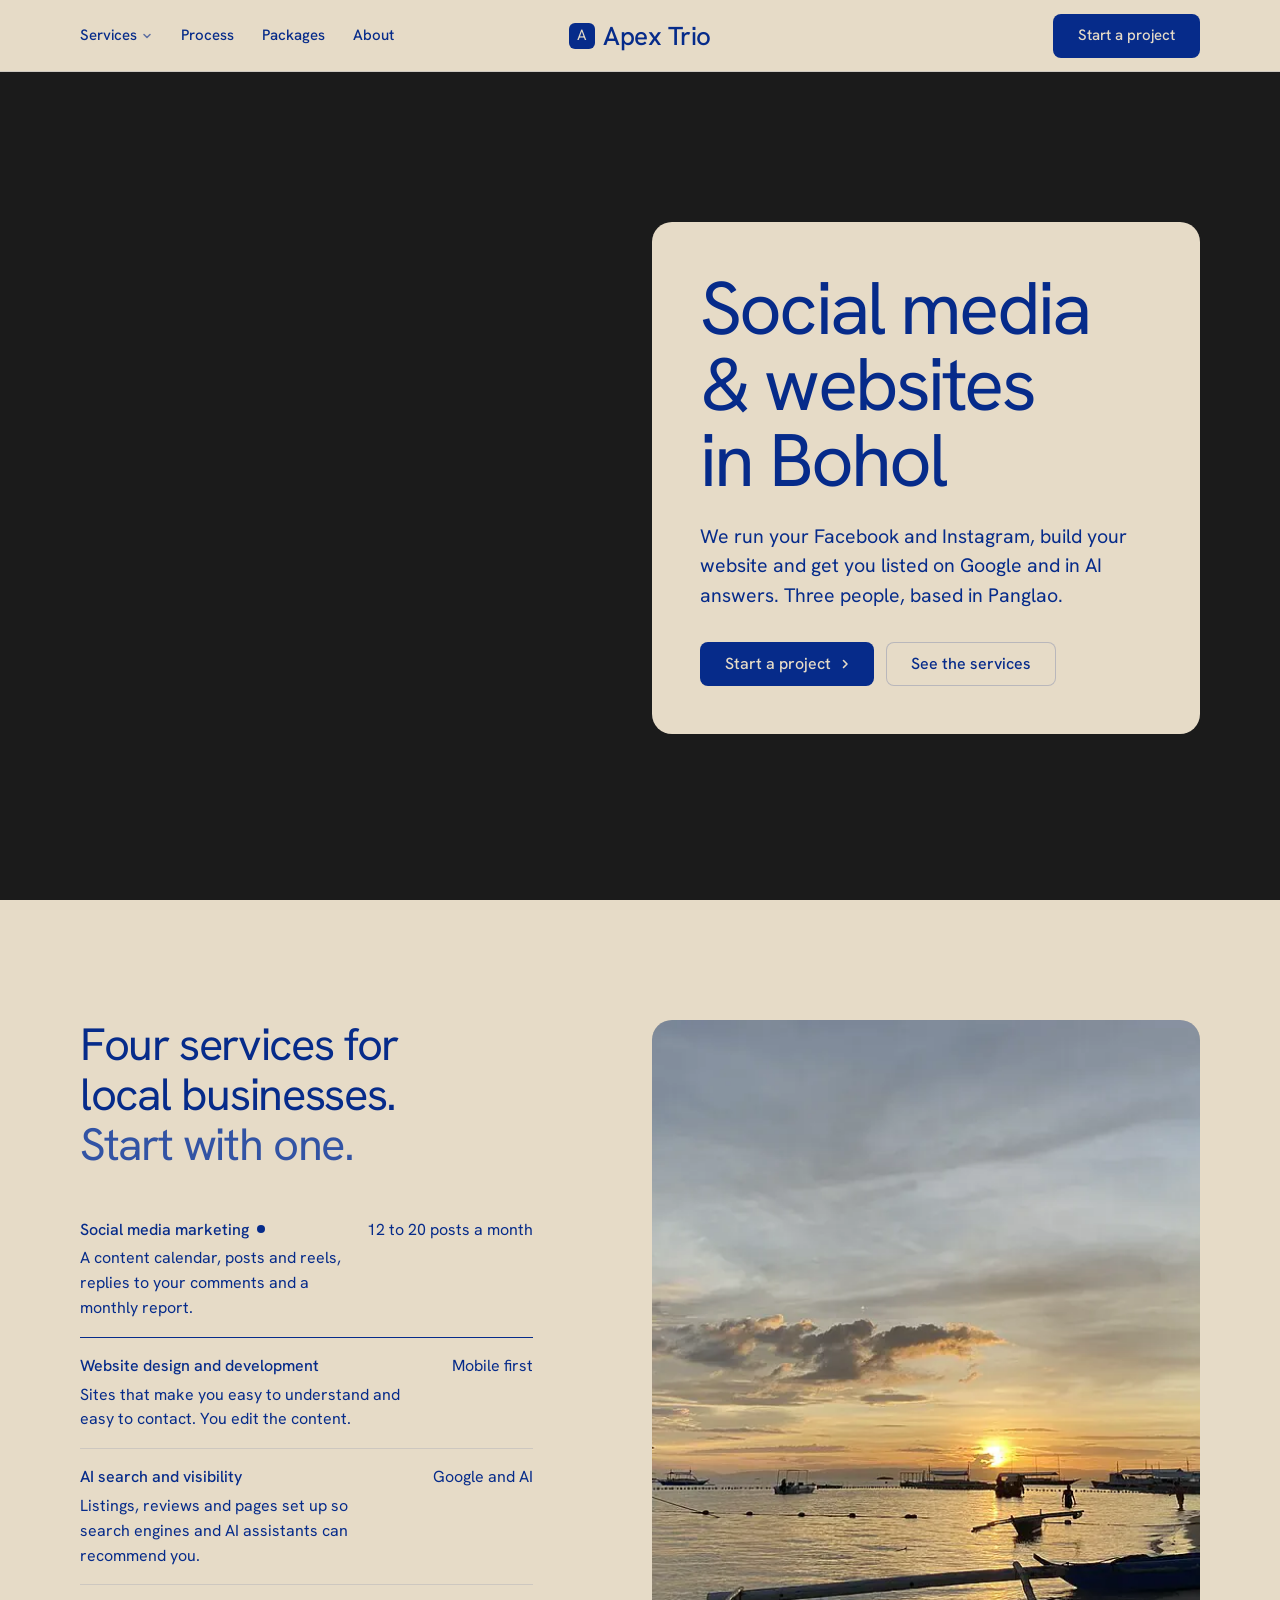
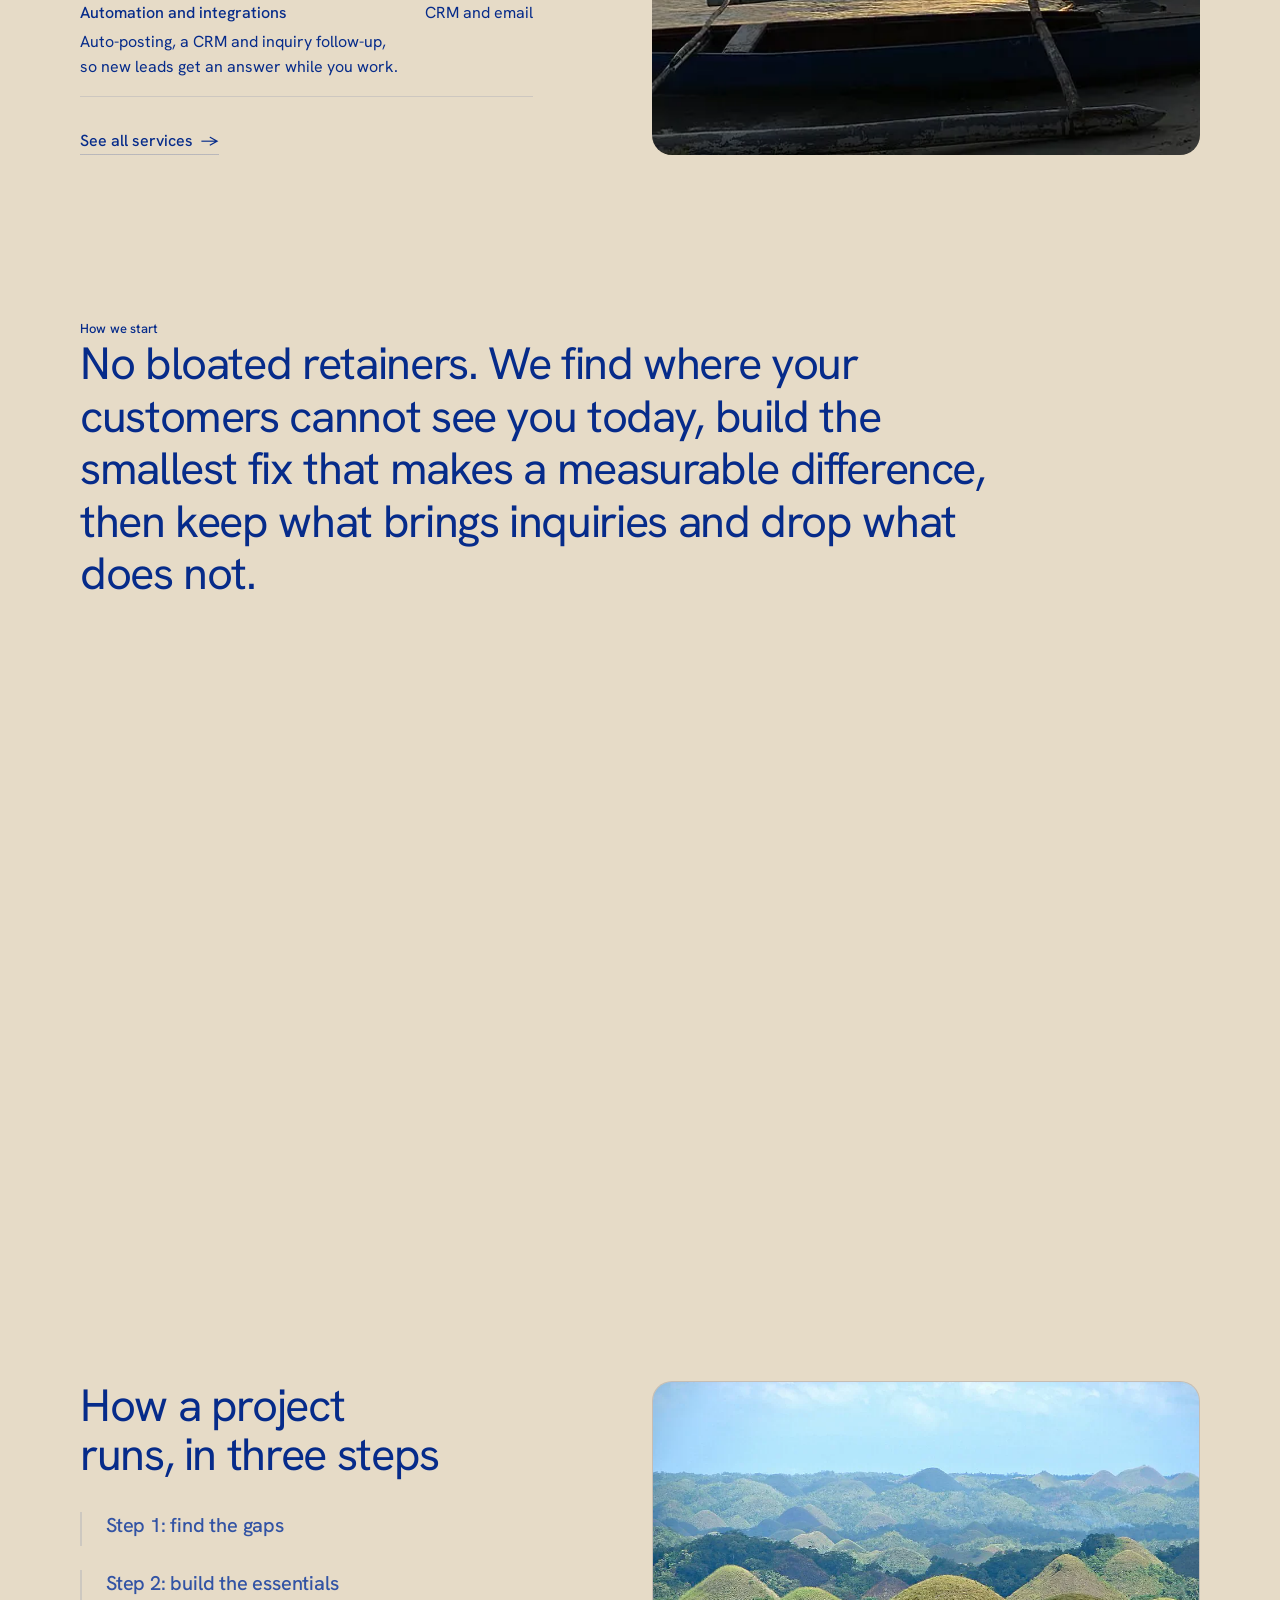
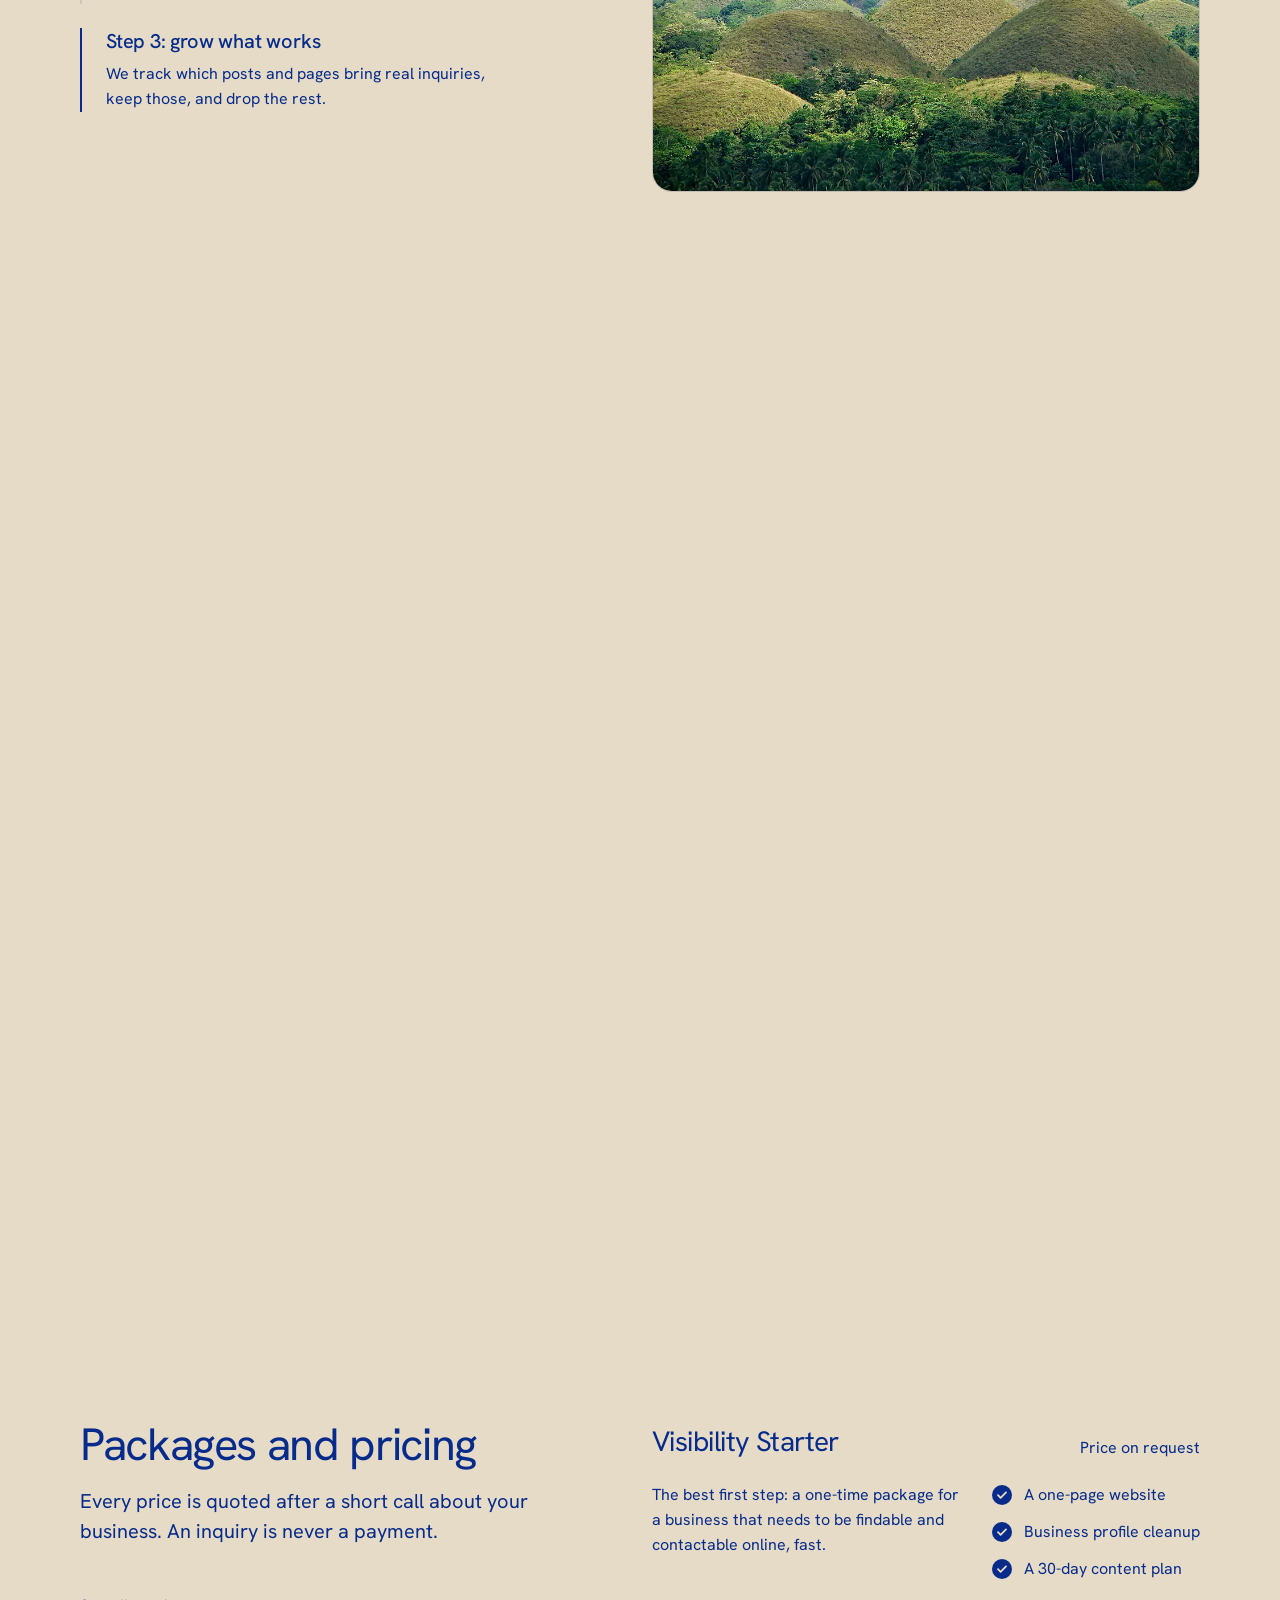
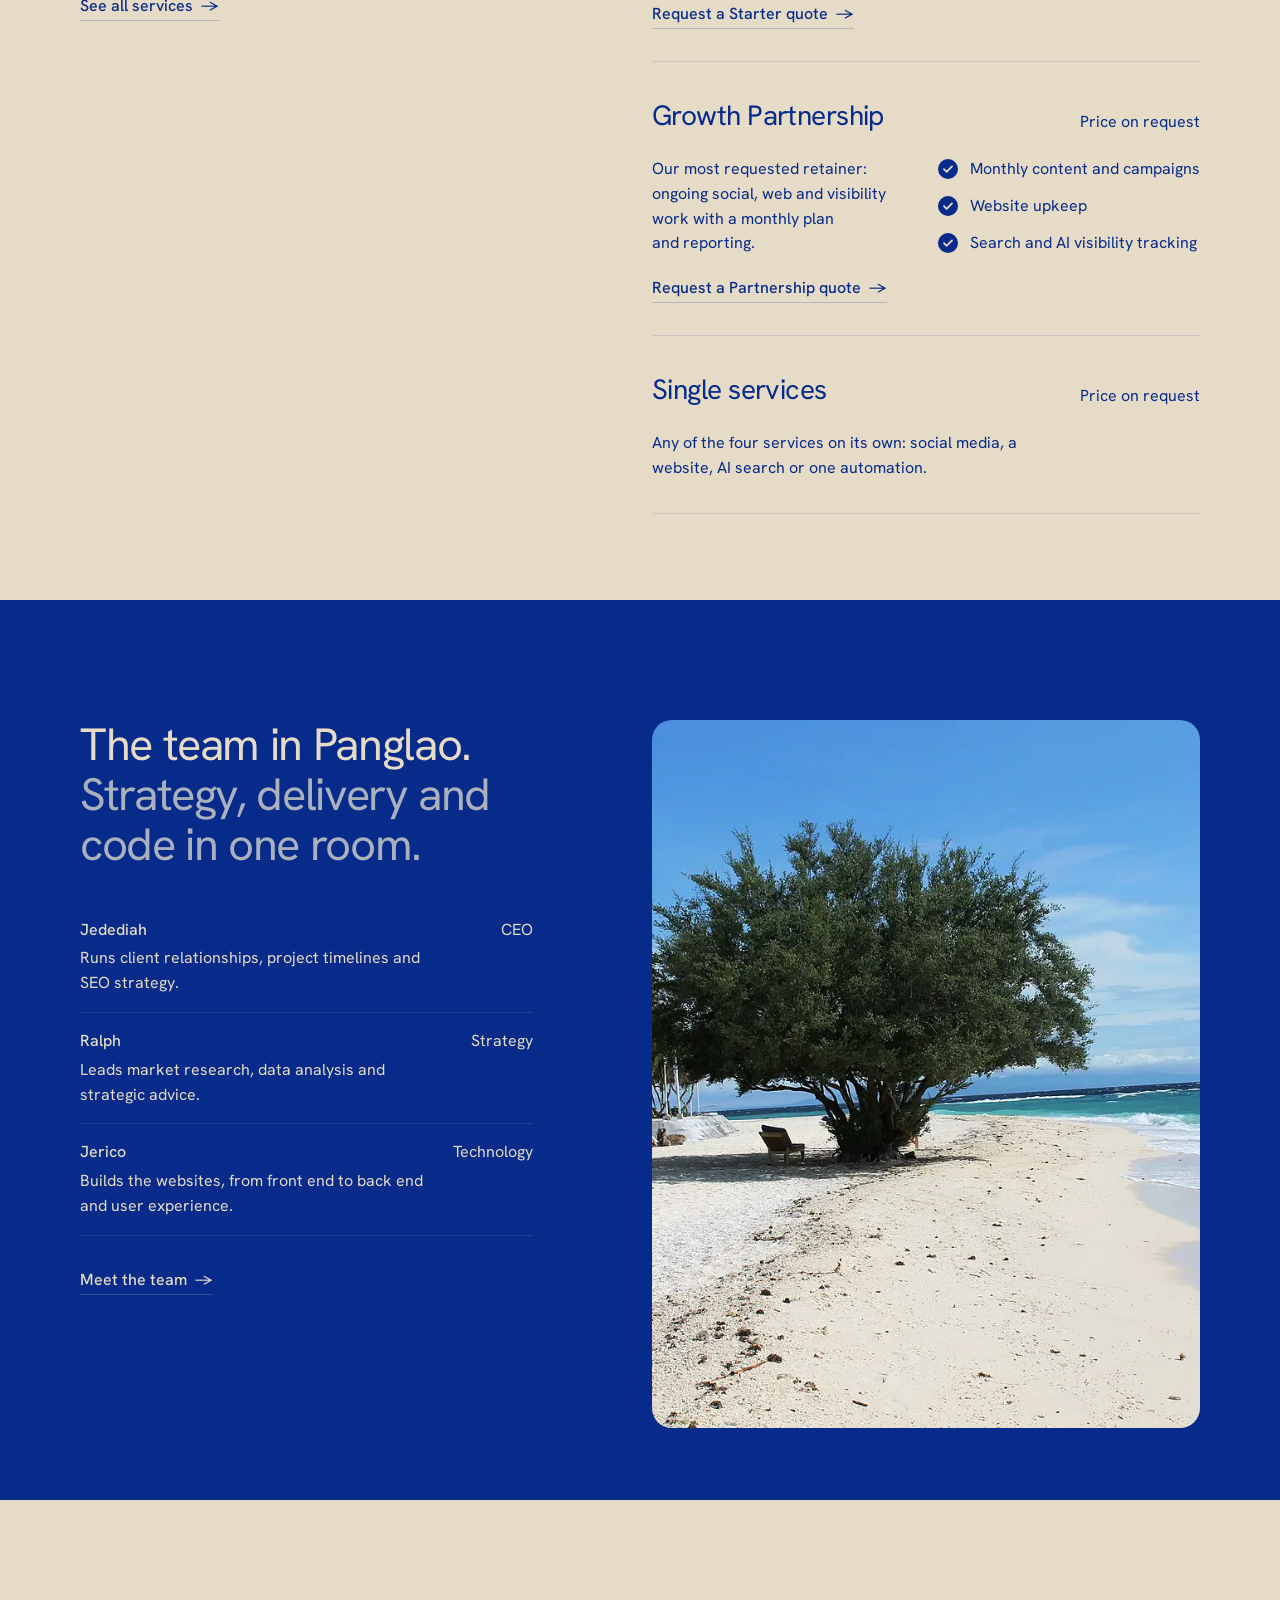
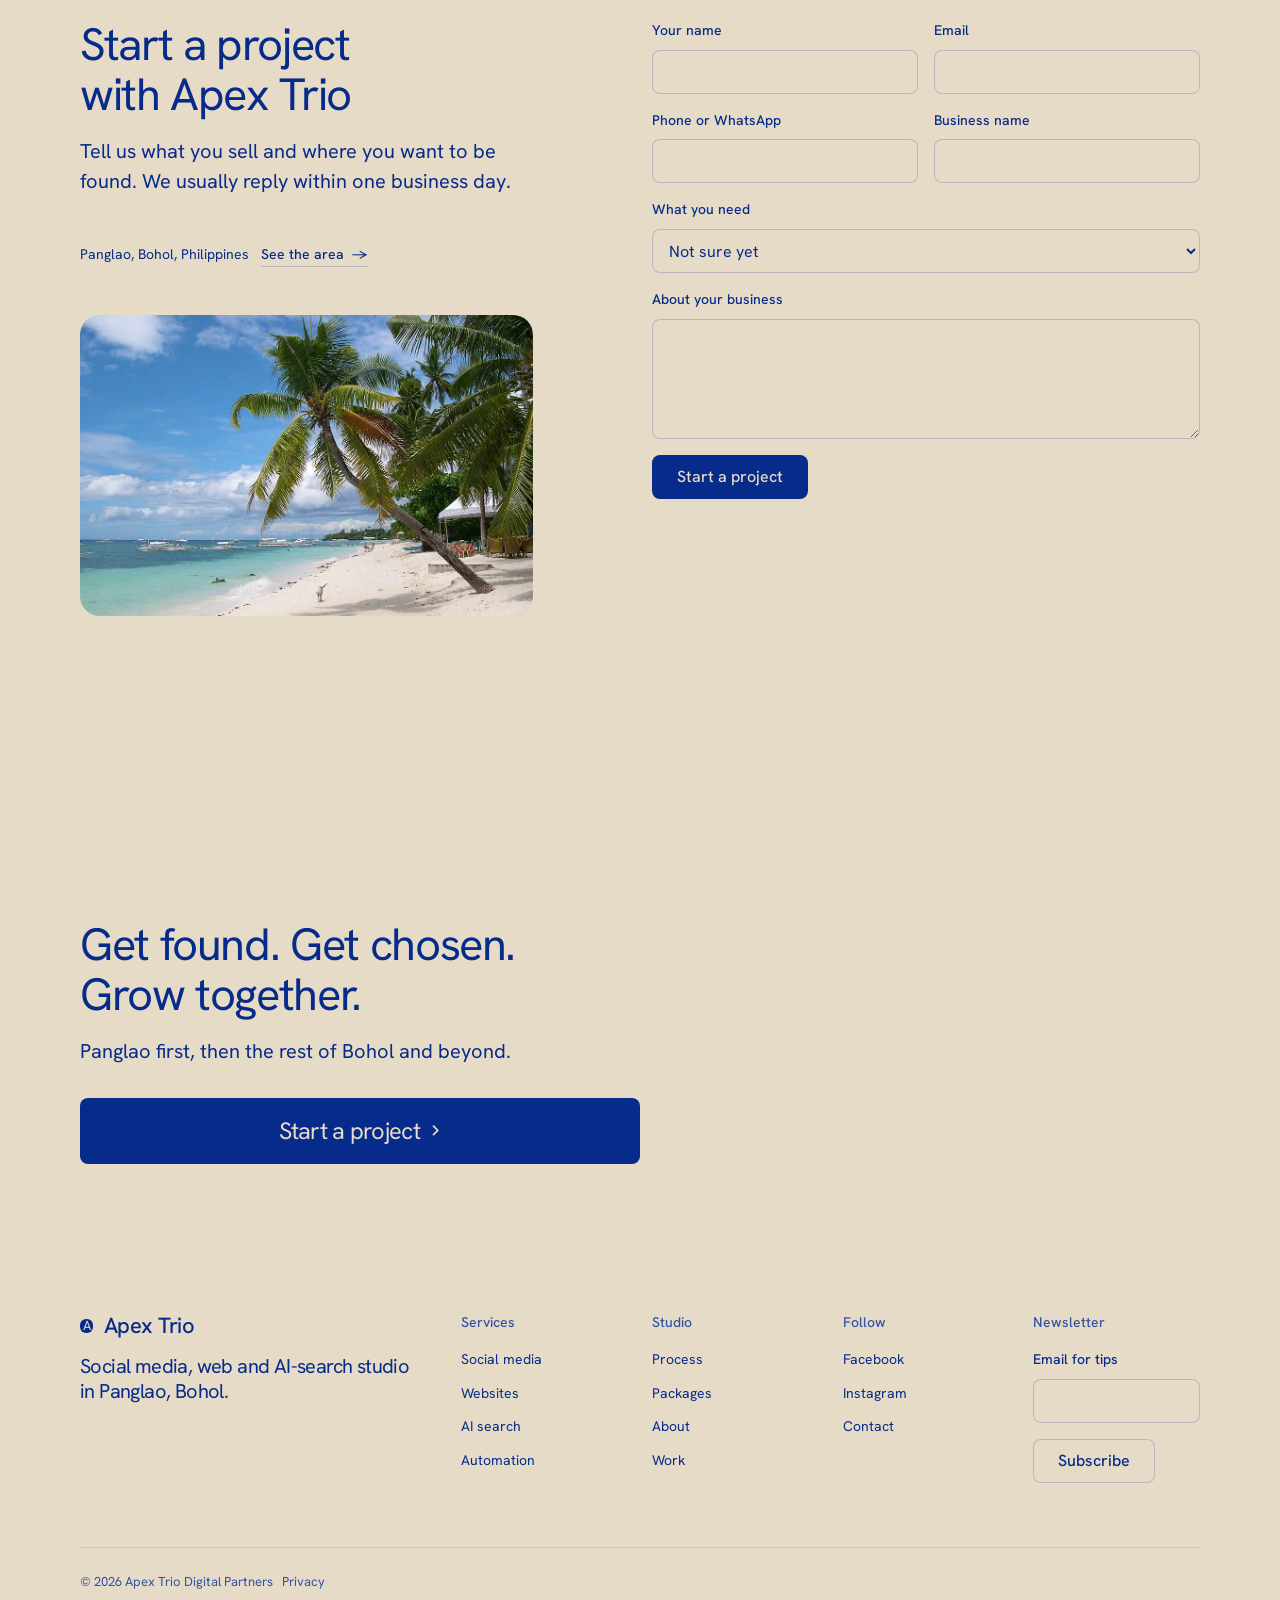
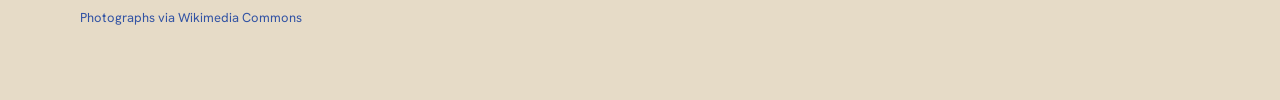
==== index.html @ c909e054 "Rebuild Apex Trio site as static Cloudflare Pages site Multi-page static site (home, services, four " ====
<!doctype html>
<html lang="en" data-type="service" data-radius="soft" data-buttons="solid" data-motion>
<head>
<meta charset="utf-8">
<meta name="viewport" content="width=device-width, initial-scale=1, viewport-fit=cover">
<title>Apex Trio Digital Partners: social media, websites and AI search in Panglao, Bohol</title>
<meta name="description" content="A three-person studio in Panglao that runs social media, builds websites and gets Bohol businesses found on Google and in AI answers.">
<meta property="og:type" content="website">
<meta property="og:title" content="Apex Trio Digital Partners: marketing for Bohol businesses">
<meta property="og:description" content="Social media, websites, AI search and automation from a studio in Panglao, Bohol.">
<meta property="og:image" content="share.jpg">
<meta name="twitter:card" content="summary_large_image">
<link rel="icon" href="favicon.svg" type="image/svg+xml">
<meta name="theme-color" content="#e6dbc7">
<!-- <link rel="canonical" href="https://[the client's domain]/"> : add once the domain is connected -->
<meta name="site-kind" content="other">
<meta name="page-type" content="service">
<link rel="preconnect" href="https://fonts.googleapis.com">
<link rel="preconnect" href="https://fonts.gstatic.com" crossorigin>
<link href="https://fonts.googleapis.com/css2?family=Hanken+Grotesk:wght@400..700&display=swap" rel="stylesheet">
<link rel="stylesheet" href="assets/system.css">
<link rel="stylesheet" href="assets/ui/cards.css">
<link rel="stylesheet" href="assets/motion/motion.css">
<link rel="stylesheet" href="assets/layout/layout.css">
<link rel="stylesheet" href="assets/icons/icon.css">
<style>
:root {
  --p-bg: #e6dbc7; --p-surface: #ddd0b9; --p-ink: #062b8a; --p-muted: #3253a4;
  --p-accent: #062b8a; --p-accent-ink: #e6dbc7; --p-action: #062b8a; --p-action-ink: #e6dbc7;
  --p-inv-bg: #062b8a; --p-inv-surface: #153a90; --p-inv-ink: #e6dbc7; --p-inv-muted: #aab0bc;
  --p-inv-accent: #e6dbc7; --p-inv-accent-ink: #062b8a; --p-inv-action: #e6dbc7; --p-inv-action-ink: #062b8a;
  --font-display: "Hanken Grotesk", system-ui, sans-serif;
  --font-text: "Hanken Grotesk", system-ui, sans-serif;
  --display-weight: 400;
  --display-tracking: -0.03em;
  --display-tracking-xl: -0.038em;
}
</style>
<script>document.documentElement.classList.add('m-enter');setTimeout(()=>document.documentElement.classList.add('m-enter-done'),700)</script>
<script>document.documentElement.classList.add('mo-js');setTimeout(()=>document.documentElement.classList.add('mo-safe'),2500)</script>
<link rel="modulepreload" href="assets/moments/moments.js">
<link rel="modulepreload" href="assets/moments/lib.js">
<link rel="modulepreload" href="assets/moments/word-highlight/moment.js">
<link rel="modulepreload" href="assets/moments/pinned-chapters/moment.js">
<style>
  /* page CSS: the team rows on the inverse ground and the split photographs' heights */
  #team .rows__name { color: var(--ink); }
  .split-photo { aspect-ratio: 4 / 3; }
  #start .split-photo { aspect-ratio: 3 / 2; margin-top: var(--s-7); }
  @media (min-width: 640px) and (max-width: 1023px) { .closing__cta.close--type > .btn--xl:not(.btn--wide) { width: 100%; } }
  .plans .rows__name { font-size: var(--t-h3); font-family: var(--font-display); font-weight: var(--display-weight); letter-spacing: -0.02em; }
  .plans > li { padding-block: var(--s-6); }
  /* on a phone a split grows with what it holds: its photograph keeps a 4:3 frame under the words */
  @media (max-width: 639px) {
    #services > .wrap > .grid.fill { flex: none; height: auto; }
    #services .frame--fill { flex: none; height: auto; aspect-ratio: 4 / 3; }
    /* team and the form: two phone screens, the words on the first, the photograph or the form on the second */
    #team > .wrap > .grid, #start > .wrap > .grid { display: contents; }
    #team .frame--fill { height: 100%; min-height: 0; }
    #start .span-5 { display: flex; flex-direction: column; }
    #start .split-photo { margin-top: var(--s-5); flex: 1 1 auto; aspect-ratio: auto; min-height: 280px; }
  }
  @media (min-width: 1024px) and (max-width: 1279px) { #services { --h: 2 } }
  /* the steps rest unpinned below 1024: hold them at exactly two screens so the sections after stay on the screen grid */
  /* below 1024 the steps rest unpinned: one screen, the first step's photograph only */
  @media (max-width: 1023px) {
    main > #process[data-moment]:not(.is-live) { height: 100svh; min-height: 0; }
    #process:not(.is-live) .mo-pc__step:not(:first-child) .mo-pc__visual { display: none; }
  }
  @media (max-width: 639px) { main > #process[data-moment]:not(.is-live) { height: 100lvh; } }
  @media (max-width: 379px) { main > #process[data-moment]:not(.is-live) { height: auto; min-height: 100lvh; } }
  @media (min-width: 1024px) and (max-width: 1279px) { #services .frame--fill { height: auto; max-height: 708px; align-self: start; aspect-ratio: 3 / 4; } }
  @media (min-width: 640px) and (max-width: 1023px) {
    .plans > li { padding-block: var(--s-4); }
    #services .grid.fill > .frame--fill { min-height: 160px; }
    /* the form on tablets: the words and photograph on the first screen, the form on the second */
    #start { --h: 2; }
    #start > .wrap { display: grid; grid-template-rows: minmax(0, 1fr) minmax(0, 1fr); row-gap: calc(var(--padt) + var(--padb)); }
    #start > .wrap > .grid { display: contents; }
    #start .span-5 { display: flex; flex-direction: column; }
    #start .split-photo { flex: 1 1 auto; aspect-ratio: auto; min-height: 280px; }
  }
</style>
</head>
<body>
<!-- type: service (an agency: people are hired)
     deal: hero photo (data-calm right, box), nav nav-split, close close-type, footer footer-columns, rhythm dark-band (#team),
           buttons solid, mark initial, palette cobalt-on-sand (second of three: the first, a cool putty grey, fought the warm
           sand and turquoise of the Panglao photographs; sand ground and sea-navy ink are the island's own two colours),
           type hanken, radius soft, grounds none (kind other)
     moments: word-highlight in #approach (the working rule, read word by word), pinned-chapters in #process (three steps)
     screens at 1440x900: hero 1, services 1, approach 1, process 2, packages 1, team 1, start 1, closing 1 -->

<header class="nav nav--split">
  <div class="wrap nav__bar">
    <a class="skip-link" href="#top">Skip to content</a>
    <nav class="nav__links" aria-label="Main">
      <div class="nav__item">
        <a class="nav__link" href="#services">Services <svg class="chev" viewBox="0 0 12 12" aria-hidden="true"><path d="M3 4.5l3 3 3-3" fill="none" stroke="currentColor" stroke-width="1.5" stroke-linecap="round" stroke-linejoin="round"/></svg></a>
        <div class="nav__menu">
          <div class="wrap grid">
            <a class="menu-card span-3" href="services/social-media-marketing/">
              <div class="panel"><img class="frame__img" src="assets/img/photo-f166956983-500.webp" width="500" height="375" alt="Outrigger boats on Panglao sand at sunset" data-source="stand-in" data-subject="stand-in"></div>
              <span class="t-card">Social media</span>
              <span class="t-small muted">Posts, reels and replies</span>
            </a>
            <a class="menu-card span-3" href="services/website-design-development/">
              <div class="panel"><img class="frame__img" src="assets/img/photo-f68305589-500.webp" width="500" height="375" alt="A long bamboo house with a thatched roof among trees" data-source="stand-in" data-subject="stand-in"></div>
              <span class="t-card">Websites</span>
              <span class="t-small muted">Mobile-first, easy to contact</span>
            </a>
            <a class="menu-card span-3" href="services/ai-search-digital-visibility/">
              <div class="panel"><img class="frame__img" src="assets/img/photo-f129074997-500.webp" width="500" height="375" alt="The Panglao coastline and Alona Beach seen from the air" data-source="stand-in" data-subject="stand-in"></div>
              <span class="t-card">AI search</span>
              <span class="t-small muted">Google and AI answers</span>
            </a>
            <a class="menu-card span-3" href="services/automation-integrations/">
              <div class="panel"><img class="frame__img" src="assets/img/photo-f725343-500.webp" width="500" height="375" alt="A tricycle taxi parked on a village road in Panglao" data-source="stand-in" data-subject="stand-in"></div>
              <span class="t-card">Automation</span>
              <span class="t-small muted">CRM, posting and follow-up</span>
            </a>
          </div>
        </div>
      </div>
      <div class="nav__item"><a class="nav__link" href="#process">Process</a></div>
      <div class="nav__item"><a class="nav__link" href="#packages">Packages</a></div>
      <div class="nav__item"><a class="nav__link" href="about/">About</a></div>
    </nav>
    <a class="nav__logo" href="#top"><span class="mark mark--initial" aria-hidden="true">A</span>Apex Trio</a>
    <div class="nav__actions">
      <a class="btn btn--primary" href="#start">Start a project</a>
    </div>
    <button class="nav__toggle" type="button" aria-expanded="false" aria-label="Menu">
      <svg width="18" height="18" viewBox="0 0 18 18" aria-hidden="true"><path d="M2 5h14M2 13h14" stroke="currentColor" stroke-width="1.6" stroke-linecap="round"/></svg>
    </button>
  </div>
</header>

<main id="top">
  <section class="hero hero--photo" data-enter data-calm="right" aria-labelledby="hero-h">
    <picture class="hero__bg" data-phone-fill><source media="(max-width: 639px)" srcset="assets/img/photo-f82281801-780x975.webp 780w" sizes="100vw"><img src="assets/img/photo-f82281801.webp" srcset="assets/img/photo-f82281801-500.webp 500w, assets/img/photo-f82281801-960.webp 960w, assets/img/photo-f82281801-1280.webp 1280w, assets/img/photo-f82281801.webp 1920w" sizes="100vw" width="1920" height="1280" alt="White sand and clear turquoise water at Alona Beach, Panglao" style="--ly-pos: 30% 50%; --ly-pos-phone: 30% 50%" fetchpriority="high" decoding="async" data-source="stand-in" data-subject="stand-in"></picture>
    <div class="wrap"><div class="hero-text">
      <div class="hero__text">
        <h1 id="hero-h">Social media &amp; websites in Bohol</h1>
        <p class="hero__lead">We run your Facebook and Instagram, build your website and get you listed on Google and in AI answers. Three people, based in Panglao.</p>
        <div class="btn-row">
          <a class="btn btn--primary" href="#start">Start a project<svg class="m-arrow" viewBox="0 0 12 12" aria-hidden="true"><path class="m-arrow__stem" d="M1 6h8"/><path class="m-arrow__head" d="M4.5 2.5 8 6l-3.5 3.5"/></svg></a>
          <a class="btn btn--secondary" href="#services">See the services</a>
        </div>
      </div>
    </div></div>
  </section>

  <section class="section" id="services" style="--hm: 2" aria-labelledby="services-h">
    <div class="wrap">
      <div class="grid grid--top fill" data-peek>
        <div class="span-5 stack-6">
          <div class="section-head">
            <h2 id="services-h">Four services for local businesses. <span class="muted">Start with one.</span></h2>
          </div>
          <ul class="rows">
            <li data-peek-to="social" tabindex="0"><span class="rows__name">Social media marketing</span><span class="rows__value">12 to 20 posts a month</span><p>A content calendar, posts and reels, replies to your comments and a monthly report.</p></li>
            <li data-peek-to="web" tabindex="0"><span class="rows__name">Website design and development</span><span class="rows__value">Mobile first</span><p>Sites that make you easy to understand and easy to contact. You edit the content.</p></li>
            <li data-peek-to="search" tabindex="0"><span class="rows__name">AI search and visibility</span><span class="rows__value">Google and AI</span><p>Listings, reviews and pages set up so search engines and AI assistants can recommend you.</p></li>
            <li data-peek-to="auto" tabindex="0"><span class="rows__name">Automation and integrations</span><span class="rows__value">CRM and email</span><p>Auto-posting, a CRM and inquiry follow-up, so new leads get an answer while you work.</p></li>
          </ul>
          <p><a class="link" href="services/">See all services</a></p>
        </div>
        <div class="frame frame--photo frame--fill span-6 start-7">
          <img class="frame__img" data-peek-for="social" src="assets/img/photo-f166956983-960.webp" srcset="assets/img/photo-f166956983-500.webp 500w, assets/img/photo-f166956983-960.webp 960w, assets/img/photo-f166956983-1440.webp 1440w" sizes="(max-width: 1023px) 100vw, 70vw" width="960" height="720" alt="Outrigger boats on Panglao sand at sunset" data-source="stand-in" data-subject="stand-in">
          <img class="frame__img" data-peek-for="web" src="assets/img/photo-f68305589-960.webp" srcset="assets/img/photo-f68305589-500.webp 500w, assets/img/photo-f68305589-960.webp 960w, assets/img/photo-f68305589-1440.webp 1440w" sizes="(max-width: 1023px) 100vw, 70vw" width="960" height="640" alt="A long bamboo house with a thatched roof among trees" hidden data-source="stand-in" data-subject="stand-in">
          <img class="frame__img" data-peek-for="search" src="assets/img/photo-f129074997-960.webp" srcset="assets/img/photo-f129074997-500.webp 500w, assets/img/photo-f129074997-960.webp 960w, assets/img/photo-f129074997.webp 1280w, assets/img/photo-f129074997-1440.webp 1440w" sizes="(max-width: 1023px) 100vw, 70vw" width="1280" height="960" alt="The Panglao coastline and Alona Beach seen from the air" hidden data-source="stand-in" data-subject="stand-in">
          <img class="frame__img" data-peek-for="auto" src="assets/img/photo-f725343-960.webp" srcset="assets/img/photo-f725343-500.webp 500w, assets/img/photo-f725343-960.webp 960w" sizes="(max-width: 1023px) 100vw, 70vw" width="960" height="720" alt="A tricycle taxi parked on a village road in Panglao" hidden data-source="stand-in" data-subject="stand-in">
        </div>
      </div>
    </div>
  </section>

  <section class="section statement" id="approach" data-moment="word-highlight" aria-label="How we start">
    <div class="wrap">
      <p class="t-label">How we start</p>
      <p class="mo-wh__text">No bloated retainers. We find where your customers cannot see you today, build the smallest fix that makes a <strong>measurable difference</strong>, then keep what brings inquiries and drop what does not.</p>
    </div>
  </section>

  <section class="section" id="process" style="--h: 2; --hm: 1" data-moment="pinned-chapters" aria-labelledby="process-h">
    <div class="wrap mo-pc__grid">
      <div class="mo-pc__text">
        <h2 id="process-h">How a project runs, in three steps</h2>
        <ol class="mo-pc__steps">
          <li class="mo-pc__step">
            <h3>Step 1: find the gaps</h3>
            <p>We look at how your customers search, compare and decide, and where your business is invisible today.</p>
            <figure class="mo-pc__visual"><img src="assets/img/photo-f61429330.webp" srcset="assets/img/photo-f61429330-500.webp 500w, assets/img/photo-f61429330-960.webp 960w, assets/img/photo-f61429330.webp 1280w" sizes="(max-width: 1023px) 100vw, 50vw" alt="The green Panglao shoreline seen across clear shallow water" width="1280" height="853" loading="lazy" data-source="stand-in" data-subject="stand-in"></figure>
          </li>
          <li class="mo-pc__step">
            <h3>Step 2: build the essentials</h3>
            <p>Content, a site and listings that fit how you run the business: small enough to keep up, strong enough to matter.</p>
            <figure class="mo-pc__visual"><img src="assets/img/photo-f117961878.webp" srcset="assets/img/photo-f117961878-500.webp 500w, assets/img/photo-f117961878-960.webp 960w, assets/img/photo-f117961878.webp 1280w" sizes="(max-width: 1023px) 100vw, 50vw" alt="A white outrigger bangka pulled up on a sandy beach" width="1280" height="853" loading="lazy" data-source="stand-in" data-subject="stand-in"></figure>
          </li>
          <li class="mo-pc__step">
            <h3>Step 3: grow what works</h3>
            <p>We track which posts and pages bring real inquiries, keep those, and drop the rest.</p>
            <figure class="mo-pc__visual"><img src="assets/img/photo-f25403038-960.webp" srcset="assets/img/photo-f25403038-500.webp 500w, assets/img/photo-f25403038-960.webp 960w" sizes="(max-width: 1023px) 100vw, 50vw" alt="Rows of grassy rounded hills in the Bohol countryside" width="960" height="722" loading="lazy" data-source="stand-in" data-subject="stand-in"></figure>
          </li>
        </ol>
      </div>
      <div class="mo-pc__visuals frame"></div>
    </div>
  </section>

  <section class="section" id="packages" style="--hm: 2" aria-labelledby="packages-h">
    <div class="wrap">
      <div class="grid grid--top">
        <div class="span-5 stack-5">
          <div class="section-head">
            <h2 id="packages-h">Packages and pricing</h2>
            <p>Every price is quoted after a short call about your business. An inquiry is never a payment.</p>
          </div>
          <p><a class="link" href="services/">See all services</a></p>
        </div>
        <ul class="rows plans span-6 start-7">
          <li class="stack-4">
            <span class="rows__name">Visibility Starter</span><span class="rows__value">Price on request</span>
            <p>The best first step: a one-time package for a business that needs to be findable and contactable online, fast.</p>
            <ul class="checks">
              <li>A one-page website</li>
              <li>Business profile cleanup</li>
              <li>A 30-day content plan</li>
            </ul>
            <p><a class="link" href="#start">Request a Starter quote</a></p>
          </li>
          <li class="stack-4">
            <span class="rows__name">Growth Partnership</span><span class="rows__value">Price on request</span>
            <p>Our most requested retainer: ongoing social, web and visibility work with a monthly plan and reporting.</p>
            <ul class="checks">
              <li>Monthly content and campaigns</li>
              <li>Website upkeep</li>
              <li>Search and AI visibility tracking</li>
            </ul>
            <p><a class="link" href="#start">Request a Partnership quote</a></p>
          </li>
          <li class="stack-4">
            <span class="rows__name">Single services</span><span class="rows__value">Price on request</span>
            <p>Any of the four services on its own: social media, a website, AI search or one automation.</p>
          </li>
        </ul>
      </div>
    </div>
  </section>

  <section class="section ground-inverse g2m" id="team" aria-labelledby="team-h">
    <div class="wrap">
      <div class="grid grid--top fill">
        <div class="span-5 stack-6">
          <div class="section-head">
            <h2 id="team-h">The team in Panglao. <span class="muted">Strategy, delivery and code in one room.</span></h2>
          </div>
          <ul class="rows">
            <li><span class="rows__name">Jedediah</span><span class="rows__value">CEO</span><p>Runs client relationships, project timelines and SEO strategy.</p></li>
            <li><span class="rows__name">Ralph</span><span class="rows__value">Strategy</span><p>Leads market research, data analysis and strategic advice.</p></li>
            <li><span class="rows__name">Jerico</span><span class="rows__value">Technology</span><p>Builds the websites, from front end to back end and user experience.</p></li>
          </ul>
          <p><a class="link" href="about/">Meet the team</a></p>
        </div>
        <div class="frame frame--photo frame--fill span-6 start-7">
          <img class="frame__img" src="assets/img/photo-f70361384.webp" srcset="assets/img/photo-f70361384-500.webp 500w, assets/img/photo-f70361384-960.webp 960w, assets/img/photo-f70361384.webp 1280w, assets/img/photo-f70361384-1440.webp 1440w" sizes="(max-width: 639px) 1060px, (max-width: 1023px) 100vw, 75vw" width="1280" height="853" alt="A shady tree on a white beach beside turquoise water off Panglao" loading="lazy" data-source="stand-in" data-subject="stand-in">
        </div>
      </div>
    </div>
  </section>

  <section class="section g2m" id="start" aria-labelledby="start-h">
    <div class="wrap">
      <div class="grid grid--top fill">
        <div class="span-5 stack-5">
          <div class="section-head">
            <h2 id="start-h">Start a project with Apex Trio</h2>
            <p>Tell us what you sell and where you want to be found. We usually reply within one business day.</p>
          </div>
          <p class="t-small">Panglao, Bohol, Philippines &nbsp; <a class="link" href="https://www.openstreetmap.org/search?query=Panglao%20Bohol">See the area</a></p>
          <div class="frame frame--photo split-photo">
            <img class="frame__img" src="assets/img/photo-f764192.webp" srcset="assets/img/photo-f764192-500.webp 500w, assets/img/photo-f764192-960.webp 960w, assets/img/photo-f764192.webp 1280w" sizes="(max-width: 639px) 600px, (max-width: 1023px) 100vw, 40vw" width="1280" height="925" alt="A coconut palm leaning over Alona Beach" loading="lazy" data-source="stand-in" data-subject="stand-in">
          </div>
        </div>
        <div class="span-6 start-7">
          <form class="form" action="/api/contact" method="post" data-endpoint="/api/contact" data-sent="Your project request is in. We usually reply within one business day." novalidate>
            <div class="field"><label for="f-name">Your name</label>
              <input id="f-name" name="name" type="text" autocomplete="name" required aria-describedby="f-name-err">
              <p class="field__error" id="f-name-err" hidden>Write your name so we know who to answer.</p></div>
            <div class="field"><label for="f-email">Email</label>
              <input id="f-email" name="email" type="email" autocomplete="email" inputmode="email" required aria-describedby="f-email-err">
              <p class="field__error" id="f-email-err" hidden>Write an email address with an @, like name@business.ph.</p></div>
            <div class="field"><label for="f-phone">Phone or WhatsApp</label>
              <input id="f-phone" name="phone" type="tel" autocomplete="tel"></div>
            <div class="field"><label for="f-business">Business name</label>
              <input id="f-business" name="business" type="text" autocomplete="organization"></div>
            <div class="field field--full"><label for="f-service">What you need</label>
              <select id="f-service" name="service">
                <option>Not sure yet</option>
                <option>Social media marketing</option>
                <option>Website design and development</option>
                <option>AI search and visibility</option>
                <option>Automation and integrations</option>
                <option>Visibility Starter package</option>
                <option>Growth Partnership retainer</option>
              </select></div>
            <div class="field field--full"><label for="f-message">About your business</label>
              <textarea id="f-message" name="message" rows="4" required aria-describedby="f-message-err"></textarea>
              <p class="field__error" id="f-message-err" hidden>Write a line about your business and what you want to change.</p></div>
            <div class="btn-row"><button class="btn btn--primary" type="submit">Start a project</button></div>
            <p class="form__status" role="status" data-form-status></p>
          </form>
        </div>
      </div>
    </div>
  </section>
</main>

<footer class="footer closing g2m" id="contact" aria-labelledby="close-h">
  <div class="wrap">
    <div class="closing__cta close--type">
      <div class="section-head">
        <h2 id="close-h">Get found. Get chosen. Grow together.</h2>
        <p>Panglao first, then the rest of Bohol and beyond.</p>
      </div>
      <a class="btn btn--primary btn--xl" href="#start">Start a project<svg class="m-arrow" viewBox="0 0 12 12" aria-hidden="true"><path class="m-arrow__stem" d="M1 6h8"/><path class="m-arrow__head" d="M4.5 2.5 8 6l-3.5 3.5"/></svg></a>
    </div>
    <div class="closing__links">
      <div class="grid">
        <div class="span-4 stack-4">
          <a class="nav__logo" href="#top"><span class="mark mark--initial" aria-hidden="true">A</span>Apex Trio</a>
          <p class="footer__lede">Social media, web and AI-search studio in Panglao, Bohol.</p>
        </div>
        <div class="span-2 footer__col"><h3>Services</h3><ul>
          <li><a href="services/social-media-marketing/">Social media</a></li>
          <li><a href="services/website-design-development/">Websites</a></li>
          <li><a href="services/ai-search-digital-visibility/">AI search</a></li>
          <li><a href="services/automation-integrations/">Automation</a></li></ul></div>
        <div class="span-2 footer__col"><h3>Studio</h3><ul>
          <li><a href="#process">Process</a></li>
          <li><a href="#packages">Packages</a></li>
          <li><a href="about/">About</a></li>
          <li><a href="work/">Work</a></li></ul></div>
        <div class="span-2 footer__col"><h3>Follow</h3><ul>
          <li><a href="https://www.facebook.com/profile.php?id=61596209823382" rel="noopener">Facebook</a></li>
          <li><a href="https://www.instagram.com/apex_tdp" rel="noopener">Instagram</a></li>
          <li><a href="contact/">Contact</a></li></ul></div>
        <div class="span-2 footer__col"><h3>Newsletter</h3>
          <form class="form form--inline" action="/api/subscribe" method="post" data-endpoint="/api/subscribe" data-sent="You are on the list. Expect a few notes a year." novalidate>
            <div class="field field--full"><label for="n-email">Email for tips</label>
              <input id="n-email" name="email" type="email" autocomplete="email" inputmode="email" required aria-describedby="n-email-err">
              <p class="field__error" id="n-email-err" hidden>Write an email address with an @.</p></div>
            <div class="btn-row"><button class="btn btn--secondary" type="submit">Subscribe</button></div>
            <p class="form__status" role="status" data-form-status></p>
          </form></div>
      </div>
      <div class="footer__legal">
        <span>&copy; 2026 Apex Trio Digital Partners &nbsp; <a href="privacy/">Privacy</a></span>
        <div class="socials"></div>
        <a class="credits" href="credits/">Photographs via Wikimedia Commons</a>
      </div>
    </div>
  </div>
</footer>

<script type="module" src="assets/system.js"></script>
<script type="module" src="assets/motion/motion.js"></script>
<script type="module" src="assets/layout/layout.js"></script>
</body>
</html>
---- assets/system.css ----
/*
  taste-skill system.css - the one system for the page. Link it first, then assets/ui/cards.css (the
  feature card, its panel and the fragment placements), then set the palette (--p-*), the fonts and
  the radius set on :root in the page (node scripts/start.mjs prints that block).
  Do not add a second grid, spacing scale, type scale, radius scale, button or card style.
*/

/* ---------------------------------------------------------------- tokens */
:root {
  /* palette (hex only; fx.js reads --bg --surface --ink --muted --accent --accent-ink) */
  --p-bg: #ffffff;
  --p-surface: #f4f4f4;
  --p-ink: #111111;
  --p-muted: #6b6b6b;
  --p-accent: #1a4be0;
  --p-accent-ink: #ffffff;
  --p-action: #1a4be0;      /* buttons, links, focus: the accent, or the ink when the accent is too pale */
  --p-action-ink: #ffffff;
  --p-inv-bg: #111111;
  --p-inv-surface: #1c1c1c;
  --p-inv-ink: #f4f4f4;
  --p-inv-muted: #a3a3a3;
  --p-inv-accent: #ffffff;
  --p-inv-accent-ink: #111111;
  --p-inv-action: #ffffff;
  --p-inv-action-ink: #111111;
  /* the lit ground behind UI and in the closing band (references/cards.md), one per page, tech pages only
     (none on kind other, which is flat): <html data-ground="sand|sky|sage|painting">. system.js gives it to every ground
     that holds UI, on light and dark pages alike; --hue on one panel changes only its accent */
  --ground-bg: #d9ccb7; --ground-surface: #e9e0d2; --ground-ink: #2a2622; --ground-muted: #5a534a; --ground-accent: #a8794a;

  /* fonts */
  --font-display: system-ui, -apple-system, "Segoe UI", sans-serif;
  --font-text: system-ui, -apple-system, "Segoe UI", sans-serif;
  --font-mono: ui-monospace, "SFMono-Regular", Menlo, Consolas, monospace;
  --display-weight: 400;    /* headlines 400; 500 on a tech page (software, gaming, hardware) */
  --display-tracking: -0.025em;

  /* the page rhythm (references/layout-v4.md): one section per screen. The header is fixed and
     --nav tall; every section is padded --padt above and --padb (plus the phone action bar, --bar)
     below, and is exactly one or two screens tall (--h: 1 or 2; --hm on a phone). The hero's words
     start --hgap under the header and its content ends --hpadb above the fold. */
  --nav: 72px;
  --padt: 120px;
  --padb: 72px;
  --hgap: 48px;
  --hpadb: 64px;
  --bar: 0px;
  /* grid: one .wrap (alias .container) for the header, every section and the footer, the same
     --gut on both sides: 1280 wide at x 80-1360 at 1440, 342 at x 24-366 at 390 */
  --container: 1280px;
  --gut: 80px;
  --pad: var(--gut);
  --gutter: 24px;

  /* spacing: 4/8 scale */
  --s-1: 4px;  --s-2: 8px;  --s-3: 12px; --s-4: 16px; --s-5: 24px;
  --s-6: 32px; --s-7: 48px; --s-8: 64px; --s-9: 96px; --s-10: 128px;
  --section: 40px;      /* only a .section outside main (the kit's demo pages); every main > section and
                           footer.closing take --padt and --padb */
  --section-band: 56px; /* the same for an older footer outside footer.closing */
  --head-gap: 48px;     /* the one heading-to-content gap, 32 on a phone (layout.css reads it as --ly-head-gap) */
  --card-pad: 16px;     /* card padding (cards.css sets its own for cards with a panel) */
  --card-gap: 16px;     /* gap between cards */

  /* type scale (the only sizes on the page) */
  --t-label: 13px;
  --t-small: 14px;
  --t-body: 16px;
  --t-lead: 18px;
  --t-card: 18px;
  --t-h3: 24px;
  /* straight lines from the phone size at 390 to the desktop size at 1440 (system.md's table) */
  --t-h2: clamp(30px, 1.72vw + 23.3px, 48px);
  --t-h1: clamp(38px, 3.24vw + 25.4px, 72px);
  /* a big number stays a step under the h2 (VI-11): 38 at 1440, 28 at 390, so it never reads as a
     section heading; a stats row and a price set their own, smaller still */
  --t-stat: clamp(28px, .952vw + 24.29px, 38px);

  /* radius: one scale (soft by default; data-radius on <html> switches it) */
  --r-sm: 8px;  --r-md: 12px; --r-lg: 20px; --r-btn: 8px;

  /* controls (fixed here; a page never adds its own) */
  --btn-h: 44px;
  --btn-h-sm: 36px;
  --nav-h: var(--nav);  /* the older name, kept for the kit's files */
  --icon: 16px;         /* small icons: socials, menu chevrons, mono brand marks */

  /* motion: the one UI ease-out (motion.css --m-ease and ui/base.css --u-ease read it; references/motion.md) */
  --ease: cubic-bezier(.2, .8, .2, 1);
  --dur: 180ms;
}
html[data-radius="sharp"] { --r-sm: 4px; --r-md: 6px;  --r-lg: 8px;  --r-btn: 4px; }
html[data-radius="soft"]  { --r-sm: 8px; --r-md: 12px; --r-lg: 20px; --r-btn: 8px; }
html[data-radius="round"] { --r-sm: 10px; --r-md: 16px; --r-lg: 24px; --r-btn: 999px; }
/* the four lit grounds (references/cards.md); sand is the default above. painting goes with
   painterly-landscape (x.ai's daylight sky over olive hills) */
html[data-ground="sky"]      { --ground-bg: #c6d3df; --ground-surface: #d6e0e9; --ground-ink: #25303a; --ground-muted: #4d5964; --ground-accent: #3f6a92; }
html[data-ground="sage"]     { --ground-bg: #cdd6c6; --ground-surface: #dce3d6; --ground-ink: #262d24; --ground-muted: #535b51; --ground-accent: #6c8e63; }
html[data-ground="painting"] { --ground-bg: #79a8d6; --ground-surface: #a6c4e2; --ground-ink: #16212c; --ground-muted: #273949; --ground-accent: #9c9b3c; }
/* cards.css takes its card and panel radii from this scale */
html[data-radius] .card { --c-r: var(--r-lg); }
html[data-radius] .panel { --p-r: var(--r-md); }

/* a phone: the header 56, the sections padded 96 / 48, the hero's words 40 under the header and its
   content ending 24 above the fold, 24 at both sides, 12 between columns */
@media (max-width: 639px) {
  :root { --nav: 56px; --padt: 96px; --padb: 48px; --hgap: 40px; --hpadb: 24px; --gut: 24px; --gutter: 12px; --card-gap: 12px; --head-gap: 32px; }
}
@media (min-width: 640px) {
  :root { --gut: 48px; --section: 48px; --section-band: 72px; --card-pad: 24px; }
}
@media (min-width: 1024px) {
  :root { --gut: 80px; --section: 56px; --section-band: 96px; --card-gap: 24px;
          --t-lead: 20px; --t-card: 20px; --t-h3: 28px; }
  /* a place (and a local service): the 1200 column at x 120-1320 */
  html[data-type="place"] { --gut: 120px; --container: 1200px; }
}
/* a place (VI-06, ST-96, PH-23): its own smaller type (h1 48/53 and 32/37, h2 32/40 and 24/30, titles
   and the sub-line 20 and 18), the Recipe 3 hero's gap under its photograph (40, 24 on a phone),
   square photographs and cards and 2px buttons, whatever data-radius and data-buttons say */
:root[data-type="place"] {
  --hgap: 40px;
  --t-h1: clamp(32px, 1.524vw + 26.06px, 48px);
  --t-h2: clamp(24px, .762vw + 21px, 32px);
  --t-h3: clamp(20px, .381vw + 18.51px, 24px);
  --r-sm: 2px; --r-md: 0px; --r-lg: 0px; --r-btn: 2px;
}
:root[data-type="place"] :is(h1, .t-h1) { line-height: 1.104; }
:root[data-type="place"] :is(h2, .t-h2) { line-height: 1.25; }
@media (max-width: 639px) {
  :root[data-type="place"] { --hgap: 24px; }
  :root[data-type="place"] :is(h1, .t-h1) { line-height: 1.156; }
}

/* ---------------------------------------------------------------- grounds (at most three) */
:root, .ground-base {
  --bg: var(--p-bg); --surface: var(--p-surface); --ink: var(--p-ink); --muted: var(--p-muted);
  --accent: var(--p-accent); --accent-ink: var(--p-accent-ink); --card: var(--p-surface);
  --action: var(--p-action); --action-ink: var(--p-action-ink);
}
.ground-surface {
  --bg: var(--p-surface); --surface: var(--p-bg); --ink: var(--p-ink); --muted: var(--p-muted);
  --accent: var(--p-accent); --accent-ink: var(--p-accent-ink); --card: var(--p-bg);
  --action: var(--p-action); --action-ink: var(--p-action-ink);
}
.ground-inverse {
  --bg: var(--p-inv-bg); --surface: var(--p-inv-surface); --ink: var(--p-inv-ink); --muted: var(--p-inv-muted);
  --accent: var(--p-inv-accent); --accent-ink: var(--p-inv-accent-ink); --card: var(--p-inv-surface);
  --action: var(--p-inv-action); --action-ink: var(--p-inv-action-ink);
}
:root, .ground-base, .ground-surface, .ground-inverse {
  --line: color-mix(in oklab, var(--ink) 11%, transparent);
  --line-strong: color-mix(in oklab, var(--ink) 20%, transparent);
  /* effects (fx.js) and UI fragments (assets/ui) take the colours of the ground they sit on */
  --fx-bg: var(--bg); --fx-surface: var(--surface); --fx-ink: var(--ink); --fx-muted: var(--muted);
  --fx-accent: var(--accent); --fx-accent-ink: var(--accent-ink);
  --ui-font: var(--font-text); --ui-mono: var(--font-mono); --ui-radius: var(--r-md);
}
.ground-base, .ground-surface, .ground-inverse { background: var(--bg); color: var(--ink); }

/* ---------------------------------------------------------------- base */
*, *::before, *::after { box-sizing: border-box; }
/* an anchor lands on the section's top (the judge's frame): the fixed header covers --nav of its --padt */
html { -webkit-text-size-adjust: 100%; scroll-padding-top: 0; scroll-behavior: auto; margin: 0; }
body {
  margin: 0; background: var(--bg); color: var(--ink);
  font: 400 var(--t-body)/1.55 var(--font-text);
  -webkit-font-smoothing: antialiased; text-rendering: optimizeLegibility; overflow-x: clip;
}
img, svg, video, canvas { display: block; max-width: 100%; }
/* hidden means hidden, also on an img the line above makes a block (a menu tab's photograph, a peek photograph) */
[hidden] { display: none !important; }
img, video { height: auto; }
a { color: inherit; text-decoration: none; }
button { font: inherit; color: inherit; }
h1, h2, h3, h4, p, ul, ol, figure, blockquote { margin: 0; }
ul, ol { padding: 0; list-style: none; }
h1, h2, h3, h4 {
  font-family: var(--font-display); font-weight: var(--display-weight);
  letter-spacing: var(--display-tracking); text-wrap: balance; overflow-wrap: break-word;
  /* a long word (a German compound at 390) breaks at a syllable with a hyphen, in the language of <html lang>;
     only words of 10 letters or more, 4 at least on each side, so a short English heading never breaks */
  hyphens: auto; -webkit-hyphens: auto; hyphenate-limit-chars: 10 4 4;
}
h1, .t-h1 { font-size: var(--t-h1); line-height: 1.04; }
h2, .t-h2 { font-size: var(--t-h2); line-height: 1.1; }
h3, .t-h3 { font-size: var(--t-h3); line-height: 1.2; }
h4, .t-card { font-family: var(--font-text); font-weight: 500; font-size: var(--t-card); line-height: 1.3; letter-spacing: -0.01em; }
p { text-wrap: pretty; }
.t-lead  { font-size: var(--t-lead); line-height: 1.5; }
.t-body  { font-size: var(--t-body); line-height: 1.55; }
.t-small { font-size: var(--t-small); line-height: 1.5; }
.t-label { font-size: var(--t-label); font-weight: 500; line-height: 1.4; letter-spacing: 0.01em; }
.t-stat  { font-family: var(--font-display); font-weight: var(--display-weight); font-size: var(--t-stat);
           line-height: 1; letter-spacing: var(--display-tracking); font-variant-numeric: tabular-nums; }
.muted { color: var(--muted); }
.mono  { font-family: var(--font-mono); }
.measure { max-width: 62ch; }
:focus-visible { outline: 2px solid var(--action); outline-offset: 2px; border-radius: 2px; }
::selection { background: color-mix(in oklab, var(--accent) 30%, transparent); }

/* ---------------------------------------------------------------- grid */
.wrap, .container { width: min(100% - 2 * var(--gut), var(--container)); margin-inline: auto; padding-inline: 0; }
.grid { display: grid; grid-template-columns: repeat(12, minmax(0, 1fr)); column-gap: var(--gutter); row-gap: var(--card-gap); }
.grid > * { min-width: 0; grid-column: 1 / -1; }
.section { padding-block: var(--section); }

/* ---------------------------------------------------------------- one section per screen
   The page is a stack of screens. Framed at scrollY = k x the screen height, a shot shows exactly one
   section: the hero alone on the first screen, every other section (and footer.closing, the close and
   the footer in one) exactly one or two screens tall, its h2 first, --padt under its top. Heights
   and padding do it: no pinning, snapping or script.
     <section class="section" id=".." style="--h: 2">     (2 screens; --hm sets a phone's count alone)
       <div class="wrap"> the h2 first, then the content </div>     (the one in-flow child)
     </section>
   A layer (a full-bleed photograph or ground behind the words) is an <img class="layer" aria-hidden="true">
   beside the .wrap. Content must fit: one screen holds 708px of content at 1440x900 (900 - 120 - 72),
   two hold 1,608 (the second screen's part starts --padt under its top with .g2). From 640 to 1279 a
   section keeps at least its screens and grows past them rather than overlap the next. */
main > :is(section, .section), footer.closing {
  position: relative; box-sizing: border-box;
  height: calc(var(--h, 1) * 100vh); height: calc(var(--h, 1) * 100svh);
  padding: var(--padt) 0 calc(var(--padb) + var(--bar));
}
main > :is(section, .section) > :is(.wrap, .container), footer.closing > .wrap { position: relative; z-index: 1; height: 100%; }
main > :is(section, .section) > :is(.wrap, .container):not(.grid) { display: flex; flex-direction: column; }
/* a .wrap that is the section's grid too (class="wrap grid"): its rows start at the top */
main > :is(section, .section) > :is(.wrap, .container).grid { align-content: start; }
/* .fill: the block that takes what the screen leaves under the heading (a photograph, a frame) */
main > :is(section, .section) > .wrap > .fill { flex: 1 1 0; min-height: 0; }
/* two screens as two groups: row 1 the h2 and the first group, row 2 the rest (no second h2), starting
   --padt under the second screen's top, so the second shot looks like any other section */
main > :is(section, .section).g2, footer.closing.g2 { --h: 2; }
main > :is(section, .section).g2 > :is(.wrap, .container), footer.closing.g2 > .wrap { display: grid; grid-template-rows: minmax(0, 1fr) minmax(0, 1fr); row-gap: calc(var(--padt) + var(--padb) + var(--bar)); }
main > :is(section, .section).g2 > :is(.wrap, .container) > *, footer.closing.g2 > .wrap > * { min-height: 0; align-self: start; }
main > :is(section, .section).g2 > :is(.wrap, .container) > :is(.group, .fill) { align-self: stretch; }
/* a group: one screen's part of a .g2 section (its h2 and first rows, or the rest) */
.group { display: flex; flex-direction: column; min-height: 0; }
/* each screen's card row runs down to that screen's foot (the cards stretch, their panels grow), so
   the second screen of a .g2 is never a short row over an empty ground; both rows end on the same line */
@media (min-width: 1024px) {
  main > :is(section, .section).g2 > .wrap > .grid:last-child,
  main > :is(section, .section).g2 > .wrap > .group > .grid:last-child { align-self: stretch; flex: 1 1 auto; min-height: 0; }
}
.group > .fill { flex: 1 1 0; min-height: 0; }
@media (min-width: 640px) and (max-width: 1279px) {
  main > :is(section, .section):not(.hero, .section--hero), footer.closing {
    height: auto; min-height: calc(var(--h, 1) * 100vh); min-height: calc(var(--h, 1) * 100svh);
  }
  /* the section is a column and its .wrap takes all of it, so a .fill (a photograph, a frame) still
     grows to the section's foot (a min-height percentage would not resolve, leaving it at its least) */
  /* :where() keeps it at no weight, so a page's own phone- or tablet-only hiding (section.desk-only { display: none }) wins */
  :where(main > :is(section, .section):not(.hero, .section--hero), footer.closing) { display: flex; flex-direction: column; }
  main > :is(section, .section):not(.hero, .section--hero) > :is(.wrap, .container), footer.closing > .wrap { flex: 1 0 auto; height: auto; min-height: 0; }
}
/* a phone: lvh (the screen with its bars hidden) for every section but the hero; --hm when stacking
   makes the content taller than the desktop count */
@media (max-width: 639px) {
  /* at least its screens, never less: content a screen cannot hold makes the section taller (the rhythm
     check then asks for --hm: 2 or less content); a fixed height would lay its last rows over the next
     section, the fault the phone shots showed most (a list under the closing heading and its button) */
  main > :is(section, .section):not(.hero, .section--hero), footer.closing {
    height: auto; min-height: calc(var(--hm, var(--h, 1)) * 100vh); min-height: calc(var(--hm, var(--h, 1)) * 100lvh);
  }
  /* one grid row at least the screens tall that grows with the .wrap's content: the .wrap is stretched to
     it, so its .fill and its two groups still share a definite height */
  /* (at no weight, as on the tablet: a page's own section.desk-only { display: none } still hides it) */
  :where(main > :is(section, .section):not(.hero, .section--hero):has(> :is(.wrap, .container)), footer.closing) {
    display: grid; grid-template-columns: minmax(0, 1fr); grid-template-rows: 1fr; grid-auto-rows: auto;
  }
  main > :is(section, .section):not(.hero, .section--hero) > :is(.wrap, .container), footer.closing > .wrap { height: auto; }
  main > :is(section, .section).g2m, footer.closing.g2m { --hm: 2; }
  main > :is(section, .section).g2m > :is(.wrap, .container), footer.closing.g2m > .wrap { display: grid; grid-template-rows: minmax(0, 1fr) minmax(0, 1fr); row-gap: calc(var(--padt) + var(--padb) + var(--bar)); }
  /* stacked in one, the two groups keep the open cards' 32px, so the first group's last panel never meets
     the next card's title */
  main > :is(section, .section).g2:not(.g2m) > :is(.wrap, .container) { display: flex; row-gap: var(--s-6); }
  /* what the two screens leave goes around the second group, so it opens below the header, not on the fold */
  main > :is(section, .section).g2:not(.g2m) > :is(.wrap, .container) > :last-child { margin-block: auto; }
  main > :is(section, .section).g2:not(.g2m) > :is(.wrap, .container) > * { align-self: stretch; }
}
/* a layer: the photograph or ground of a whole section, under its words, edge to edge */
main > :is(section, .section) > :is(img, video, canvas, picture).layer,
footer.closing > :is(img, video, canvas, picture).layer {
  position: absolute; inset: 0; z-index: 0; width: 100%; height: 100%; max-width: none; object-fit: cover; object-position: var(--pos, 50% 50%);
}
main > :is(section, .section) > picture.layer > img { width: 100%; height: 100%; object-fit: cover; }

/* the hero: exactly the first screen, the fixed header over its top. Its words start --hgap under the
   header (--photo adds a full-bleed photograph's height above them on a place); its content ends
   --hpadb above the fold, and nothing of the next section shows, at 1440, 1024, 820 and 390.
     <section class="hero hero--<type>"><div class="wrap"><div class="hero-text"> .. </div>[one strip]</div></section>
   .hero-text holds the whole composition (the words, and the picture or window beside or under them);
   one docked strip (logos, three facts) may follow it, at most 96px, desktop only. */
main > :is(.hero, .section--hero) {
  height: 100vh; height: 100svh; min-height: 0;
  padding: calc(var(--nav) + var(--photo, 0px) + var(--hgap)) 0 calc(var(--hpadb) + var(--bar));
}
:is(.hero, .section--hero) > .wrap { height: 100%; display: grid; grid-template-rows: minmax(0, 1fr) auto; row-gap: var(--s-7); }
:is(.hero, .section--hero) > .wrap > .hero-text { min-height: 0; }
/* a phone: the hero is at least the first screen and grows when a short phone (320x640) cannot hold its
   words, buttons and picture, so nothing of it lies over the next section or under the header */
@media (max-width: 639px) {
  main > :is(.hero, .section--hero) { height: auto; min-height: 100vh; min-height: 100svh; }
  main > :is(.hero, .section--hero):has(> :is(.wrap, .container)) { display: grid; grid-template-columns: minmax(0, 1fr); grid-template-rows: 1fr; grid-auto-rows: auto; }
  main > :is(.hero, .section--hero) > :is(.wrap, .container) { height: auto; }
}
:is(.hero, .section--hero) > .wrap > .hero-strip { grid-row: 2; max-height: 96px; }
@media (max-width: 639px) { :is(.hero, .section--hero) > .wrap > .hero-strip { display: none; } }
.section--hero .section-head { max-width: 860px; }
/* the starter's own hero (hero-split): the words on span-5 top-aligned, the picture on span-6 start-7
   as tall as the hero's content box (at most 716 at 1440x900); a phone stacks words, then the picture
   in what is left */
.hero-text.hero-split { height: 100%; align-items: stretch; }
.hero-split > .hero-copy { align-self: start; }
.hero-split > .hero-visual { position: relative; min-height: 0; height: 100%; }
@media (max-width: 1023px) {
  .hero-text.hero-split { display: flex; flex-direction: column; gap: var(--s-6); }
  .hero-split > .hero-visual { flex: 1 1 0; min-height: 200px; height: auto; }
}
.hero-copy > * + * { margin-top: var(--s-5); }
/* the h1 first in the words' column: its capitals start on the picture's top line, not the line box's
   (the leading above the capitals would put the words about 12px under the photograph's top) */
.hero-copy > h1:first-child { text-box: trim-start cap alphabetic; }
.hero-copy > .btn-row { margin-top: var(--s-6); }
/* three short facts at the foot of the words' column, on the picture's bottom line (no dead space
   under the buttons): <dl class="hero-facts"><div><dt>..</dt><dd>..</dd></div> x3</dl> */
@media (min-width: 1024px) {
  .hero-split > .hero-copy { height: 100%; display: flex; flex-direction: column; }
  .hero-split > .hero-copy > .hero-facts { margin-top: auto; }
}
.hero-facts { display: grid; grid-template-columns: repeat(3, minmax(0, 1fr)); gap: var(--s-5) var(--gutter); margin: 0; }
.hero-facts > div { display: grid; gap: var(--s-1); align-content: start; }
.hero-facts dt { font-size: var(--t-small); color: var(--muted); }
.hero-facts dd { margin: 0; font-weight: 500; }
@media (max-width: 1023px) { .hero-facts { display: none; } }
/* a notice line above the h1 (changed hours, a delivery cut-off): one line with a number, static,
   starting on the left line like the h1 under it */
.hero-notice { font-size: var(--t-small); font-weight: 500; color: var(--ink); }
.hero-notice b, .hero-notice strong { font-weight: 500; color: var(--accent); }
.hero-copy > .hero-notice + h1 { margin-top: var(--s-5); }

/* a phone: open tiles from a row of three or four (rooms, goods, beans) go two-up, an odd last one
   across the row, so a row of three fits one 844px screen (stacked one under another they need two) */
@media (max-width: 639px) {
  .grid > .tile:is(.span-3, .span-4) { grid-column: auto / span 6; }
  .grid > .tile:is(.span-3, .span-4):nth-child(odd of .tile):nth-last-child(1 of .tile) { grid-column: 1 / -1; }
  .grid > .tile:is(.span-3, .span-4) .tile__head { flex-wrap: wrap; gap: 0 var(--s-2); }
}
/* a phone: open cards (words on the ground, the panel under them) stacked one under another keep 32px
   between a panel's foot and the next card's title, so a title never reads as the panel's caption */
@media (max-width: 639px) { .grid:has(> .card--open) { row-gap: var(--s-6); } }
/* a phone stacks a two-screen section's four open tiles into its two screens: their panels take 180px (a wide
   crop), so the h2 and the first two tiles of two lines each end on the first screen and the four inside both,
   not a third of a screen past. A page that sets its group's own --p-h (#features .panel) sets its phone value
   too, as the starter does */
@media (max-width: 639px) { main > :is(section, .section).g2 .card--open > .panel { --p-h: 180px; } }
/* spans: desktop >= 1024. Tablet 640-1023: text cards on span-3 and span-6 go two-up; cards with a
   panel (a visual needs the width; the one exception is a span-6 pair, below)
   and everything else (split text and visuals, span-4 cards, span-5/7/8 blocks) take the full row, so a split stacks and no row is left half empty. Phone < 640: one column. */
@media (min-width: 640px) and (max-width: 1023px) {
  .grid > .card.span-3:not(:has(> .panel)), .grid > .card.span-6:not(:has(> .panel)) { grid-column: auto / span 6; }
  /* the one exception with a panel: a 2x2 (or a pair) of span-6 cards stays two-up from 720px (a panel
     of about 310px and more, wide enough for a kit fragment), so four cards take one or two screens
     at 768-820 instead of a card per row (four stacked panels run past two screens). Split cards and
     every other span keep the full row. Under 720 a card per row. */
  @media (min-width: 720px) {
    .grid > .card.span-6:has(> .panel):not(.card--split) { grid-column: auto / span 6; }
    .grid > .card.span-6:has(> .panel):not(.card--split):nth-child(odd of .card.span-6):nth-last-child(1 of .card.span-6) { grid-column: 1 / -1; }
  }
  /* open tiles (rooms, models, people, a photo pair) go two-up; an odd last one takes the row */
  .grid > .tile:is(.span-3, .span-4, .span-6) { grid-column: auto / span 6; }
  .grid > .tile:is(.span-3, .span-4, .span-6):nth-child(odd of .tile):nth-last-child(1 of .tile) { grid-column: 1 / -1; }
}
@media (min-width: 1024px) {
  .span-2  { grid-column: auto / span 2; }
  .span-3  { grid-column: auto / span 3; }
  .span-4  { grid-column: auto / span 4; }
  .span-5  { grid-column: auto / span 5; }
  .span-6  { grid-column: auto / span 6; }
  .span-7  { grid-column: auto / span 7; }
  .span-8  { grid-column: auto / span 8; }
  .span-9  { grid-column: auto / span 9; }
  .span-10 { grid-column: auto / span 10; }
  .span-12 { grid-column: auto / span 12; }
  .start-1 { grid-column-start: 1; } .start-2 { grid-column-start: 2; } .start-3 { grid-column-start: 3; }
  .start-5 { grid-column-start: 5; } .start-6 { grid-column-start: 6; } .start-7 { grid-column-start: 7; }
  .start-4 { grid-column-start: 4; } .start-8 { grid-column-start: 8; } .start-9 { grid-column-start: 9; }
  .start-10 { grid-column-start: 10; }
  /* a split is top-aligned: the words' first line and the picture's top on one line (never centred
     against each other, never mirrored: text left, the visual right, on every split of the page) */
  .grid--middle, .grid--top { align-items: start; }
}
/* card rows: every card in a row the same height (a plain .grid stretches them) */
.grid:is(.grid--middle, .grid--top) > .card { align-self: stretch; }
/* 1024-1279: a span-4 card's panel would be about 220px wide, too narrow for real UI. Cards with a
   panel on span-4 go two-up, a span-8 one takes the row, and an odd last one takes the row too
   (steps, proof row: two, then one wide; bento: the wide card, then the four small ones two by two) */
@media (min-width: 1024px) and (max-width: 1279px) {
  .grid > .card.span-4:has(> .panel) { grid-column: auto / span 6; }
  .grid > .card.span-8:has(> .panel),
  .grid > .card.span-4:has(> .panel):nth-child(odd of .card.span-4):nth-last-child(1 of .card.span-4) { grid-column: 1 / -1; }
}

/* ---------------------------------------------------------------- section heading */
.section-head { max-width: 760px; margin-bottom: var(--head-gap); display: grid; gap: var(--s-4); }
/* every heading starts on the left line (a centred head among left ones reads as a mistake): the
   old centred head is left-aligned too */
.section-head--center { text-align: left; justify-items: start; }
/* a head row: the h2 (and its line) left, one link or the section's button at the right line */
.section-head--split { max-width: none; display: flex; align-items: end; justify-content: space-between; gap: var(--s-5); flex-wrap: wrap; }
.section-head--split > div { display: grid; gap: var(--s-4); max-width: 760px; }
.section-head p { color: var(--ink); font-size: var(--t-lead); line-height: 1.5; max-width: 60ch; }
.section-head--row { max-width: none; display: flex; align-items: end; justify-content: space-between; gap: var(--s-5); flex-wrap: wrap; }
.section-head--row > div { display: grid; gap: var(--s-4); max-width: 760px; }
/* the hero row (hero-product, hero-cycle): the h1 and its line left, the buttons right, across 1280 */
.section--hero .section-head--row { max-width: none; }

/* ---------------------------------------------------------------- buttons (one pair, a dealt look)
   One pair a page, .btn--primary and .btn--secondary, in the look dealt with the page (sections.md)
   and set once on <html data-buttons>; the markup never changes:
     solid  filled primary, outlined secondary, the radius scale (Figma; the default)
     pill   pills, a chevron after the primary's label, a tinted secondary (x.ai)
     tonal  the radius scale, a tinted secondary with no outline (Linear, Vercel)
     arrow  an arrow after the primary's label; the secondary is a text link with an arrow (Stripe)
     block  near-square corners, 48px tall; the secondary is an underlined text link (shops, hotels) */
.btn {
  display: inline-flex; align-items: center; justify-content: center; gap: var(--s-2);
  height: var(--btn-h); padding: 0 var(--s-5); border-radius: var(--r-btn); border: 1px solid transparent;
  font: 500 var(--t-body)/1 var(--font-text); letter-spacing: 0; white-space: nowrap; cursor: pointer;
  transition: background-color var(--dur) var(--ease), color var(--dur) var(--ease), border-color var(--dur) var(--ease), text-decoration-color var(--dur) var(--ease);
}
.btn--primary { background: var(--action); color: var(--action-ink); }
.btn--primary:hover { background: color-mix(in oklab, var(--action) 86%, var(--ink)); }
/* an inverted primary (the action is the ground's ink: a brand band, a lit ground): its hover steps toward the ground, as the filled one steps toward the ink */
.ground-brand .btn--primary:hover { background: color-mix(in oklab, var(--action) 88%, var(--bg)); }
/* the ground's own colour with a clear border: never grey on grey, readable on an effect too */
.btn--secondary { background: var(--bg); color: var(--ink); border-color: var(--line-strong); }
.btn--secondary:hover { background: color-mix(in oklab, var(--bg) 94%, var(--ink)); border-color: color-mix(in oklab, var(--ink) 35%, transparent); }
.btn--sm { height: var(--btn-h-sm); padding: 0 var(--s-4); font-size: var(--t-small); }
html[data-buttons="pill"] { --r-btn: 999px; }
html[data-buttons="block"] { --r-btn: 2px; --btn-h: 48px; }
html:is([data-buttons="pill"], [data-buttons="tonal"]) .btn--secondary { background: color-mix(in oklab, var(--ink) 8%, var(--bg)); border-color: transparent; }
html:is([data-buttons="pill"], [data-buttons="tonal"]) .btn--secondary:hover { background: color-mix(in oklab, var(--ink) 14%, var(--bg)); border-color: transparent; }
/* arrow and block: the secondary is a text link at the button's height (no box: one button look) */
html:is([data-buttons="arrow"], [data-buttons="block"]) .btn--secondary {
  background: none; border-color: transparent; padding-inline: var(--s-2);
  text-decoration: underline; text-underline-offset: 4px; text-decoration-color: var(--line-strong);   /* the .link look */
}
html:is([data-buttons="arrow"], [data-buttons="block"]) .btn--secondary:hover { background: none; border-color: transparent; text-decoration-color: currentColor; }
/* the glyph after a label: a chevron (pill) or an arrow (arrow), drawn so every font shows the same */
html[data-buttons="pill"] .btn--primary::after,
html[data-buttons="arrow"] :is(.btn--primary, .btn--secondary)::after {
  content: ""; flex: none; width: 12px; height: 12px; margin-right: -2px; background: currentColor;
  -webkit-mask: var(--btn-glyph) center / contain no-repeat; mask: var(--btn-glyph) center / contain no-repeat;
  transition: transform var(--dur) var(--ease);
}
html[data-buttons="pill"] { --btn-glyph: url("data:image/svg+xml,%3Csvg xmlns='http://www.w3.org/2000/svg' viewBox='0 0 12 12'%3E%3Cpath d='M4.5 2.5 8 6l-3.5 3.5' fill='none' stroke='black' stroke-width='1.6' stroke-linecap='round' stroke-linejoin='round'/%3E%3C/svg%3E"); }
html[data-buttons="arrow"] { --btn-glyph: url("data:image/svg+xml,%3Csvg xmlns='http://www.w3.org/2000/svg' viewBox='0 0 12 12'%3E%3Cpath d='M1.5 6h8.5M6.5 2.5 10 6l-3.5 3.5' fill='none' stroke='black' stroke-width='1.5' stroke-linecap='round' stroke-linejoin='round'/%3E%3C/svg%3E"); }
@media (hover: hover) and (pointer: fine) { html:is([data-buttons="pill"], [data-buttons="arrow"]) .btn:hover::after { transform: translateX(3px); } }
.btn:active { transform: translateY(1px) scale(.985); }
.btn--arrow::after { content: "\2192"; transition: transform var(--dur) var(--ease); }
@media (hover: hover) and (pointer: fine) { .btn--arrow:hover::after { transform: translateX(3px); } }
/* the drawn arrow (assets/motion: its stem grows and its head moves 3px on hover), the last child of
   a primary button, a pill or a link: <svg class="m-arrow" viewBox="0 0 12 12" aria-hidden="true">
   <path class="m-arrow__stem" d="M1 6h8"/><path class="m-arrow__head" d="M4.5 2.5 8 6l-3.5 3.5"/></svg>.
   It replaces the dealt glyph, so a button never shows two */
.m-arrow { flex: none; width: 12px; height: 12px; margin-right: -2px; overflow: visible;
           fill: none; stroke: currentColor; stroke-width: 1.6; stroke-linecap: round; stroke-linejoin: round; }
.btn--xl .m-arrow { width: 0.62em; height: 0.62em; stroke-width: 1.4; }
:is(.btn, .link, .pill):has(> .m-arrow)::after { content: none; display: none; }
.btn-row { display: flex; flex-wrap: wrap; gap: var(--s-3); align-items: center; }
.section-head--center .btn-row { justify-content: center; }
/* on the phone every button row stacks full width */
@media (max-width: 639px) {
  .btn-row { flex-direction: column; align-items: stretch; width: 100%; justify-self: stretch; }
  /* full width, the second action is a text link at the button's height under the filled one (an
     outline across the whole screen reads as a rule, a pale fill as a switched-off button) */
  .btn-row > .btn--secondary { background: none; border-color: transparent; text-decoration: underline; text-underline-offset: 4px; text-decoration-color: var(--line-strong); }
  .section-head--split > .btn { width: 100%; }
}
.link { display: inline-flex; align-items: center; gap: var(--s-2); font-weight: 500; color: var(--ink);
        text-decoration: underline; text-decoration-color: var(--line-strong); text-underline-offset: 4px;
        transition: text-decoration-color var(--dur) var(--ease); }
.link:hover { text-decoration-color: currentColor; }
.link::after { content: "\2192"; display: inline-block; text-decoration: none; transition: transform var(--dur) var(--ease); }
@media (hover: hover) and (pointer: fine) { .link:hover::after { transform: translateX(3px); } }
.pill { display: inline-flex; align-items: center; gap: var(--s-2); height: 32px; padding: 0 var(--s-3);
        border-radius: 999px; border: 1px solid var(--line); background: var(--card);
        font-size: var(--t-label); color: var(--ink); }
.pill .muted { color: var(--muted); }

/* ---------------------------------------------------------------- card (one style) */
.card {
  display: flex; flex-direction: column; gap: var(--s-2); min-width: 0;
  background: var(--card); border: 1px solid var(--line); border-radius: var(--r-lg); padding: var(--card-pad);
}
/* small titles in the text face: a display face at 20px (a condensed or hairline serif) reads smaller than the body */
.card > h3, .card > h4, .card--plan h3 { font-family: var(--font-text); font-weight: 500; font-size: var(--t-card); line-height: 1.3; letter-spacing: -0.01em; }
/* the type floor (system.md): text people read is 16px or more in ink; cards.css sets it for its
   card text, this for a plain card's lines */
.card > p { color: var(--ink); font-size: var(--t-body); max-width: 52ch; }
/* at most two boxes one inside the other (sections.md): a card whose panel holds UI drops its own
   box, so its title and lines sit on the page ground over the panel (Figma's tiles), or runs the
   panel flush to its sides and bottom (cards.css .panel--flush) */
.card.card--open { --c-pad: 0px; background: none; border: 0; box-shadow: none; padding: 0; overflow: visible; }
.card.card--open > .panel { margin: var(--s-5) 0 0; border-radius: var(--r-lg); }
.card.card--open > .panel--top { margin: 0 0 var(--s-5); }
.card--plan.is-featured { border-color: var(--action); box-shadow: inset 0 0 0 1px var(--action); }
/* cards.css (linked after this file) sets .card { gap: 0 } for feature cards; a plan keeps its 16px rows */
.card.card--plan { gap: var(--s-4); }

/* ---------------------------------------------------------------- visuals: panels and frames
   A card's .panel (the inset visual), .stage and the placements (.at-corner, .at-rise, .at-over,
   .at-right, .at-center, .stage--fade-*) come from assets/ui/cards.css (references/cards.md).
   This file adds the frames (hero, split, square, closing band) and lets a .stage work inside them.
   The grounds' colours: system.js lights every ground that holds UI (see there). */
:not(.card) > .panel { border-radius: var(--p-r, var(--r-md)); }   /* a panel on its own: four round corners */
.menu-card .panel { --p-h: 160px; }
.frame {
  position: relative; isolation: isolate; overflow: clip; display: flex; align-items: center; justify-content: center;
  background: var(--surface); border-radius: var(--r-lg); border: 1px solid var(--line);
  padding: clamp(var(--s-4), 4vw, var(--s-7));
}
/* a zero-width spacer keeps --ratio (height / width) as the frame's minimum height */
.frame::before { content: ""; flex: none; width: 0; padding-top: var(--ratio, 0px); }
/* an object or scene (assets/objects) and a photograph (.frame__img) fill the frame themselves */
.frame > :not(canvas, .stage, .loop-pause, .frame__fx, .frame__img, [data-print], [data-scene], .print3d) { position: relative; max-width: 100%; min-width: 0; }
/* a photograph is a plain rectangle in its frame: no border, no print, no filter */
.frame--photo { padding: 0; border: 0; }
/* .frame--fill: as tall as its row (a split's picture beside the words, down to the section's foot);
   stacked on a tablet or a phone it takes what the screen leaves, at least 200px */
.frame--fill { height: 100%; }
@media (max-width: 1023px) {
  .grid.fill:has(> .frame--fill) { display: flex; flex-direction: column; gap: var(--s-6); }
  .grid.fill > .frame--fill { flex: 1 1 0; height: auto; min-height: 200px; }
}
/* a split's words as a column: the last block (stats, a link) on the picture's bottom line */
.split-col { display: flex; flex-direction: column; gap: var(--s-5); }
@media (min-width: 1024px) { .split-col { height: 100%; } .split-col > .split-col__end { margin-top: auto; } }
:is(.frame, .panel) > .frame__img { position: absolute; inset: 0; z-index: 0; width: 100%; height: 100%; max-width: none; object-fit: cover; }
.frame--portrait { --ratio: 125%; }
/* the product stage (hero-product): wide, the product whole on it; a phone gets a tall stage */
.frame--stage { --ratio: 50%; }
@media (max-width: 639px) { .frame--stage, .frame--portrait { --ratio: 120%; } }
.frame--hero { padding: clamp(24px, 5vw, 64px); }
.frame--split { --ratio: 80%; }
.frame--square { --ratio: 100%; }
/* the closing band: the hero's echo, lit with the page's ground (sand, sky, sage or painting) on light
   and dark pages alike, so its text and buttons take that ground's ink. Its effect sits on a layer of
   its own, <div class="frame__fx" data-fx="..">, held still and calm where the text sits (system.js) */
.frame--cta { min-height: 420px; }
/* .frame--lit: the same for an object's frame that holds a few words in its clear half (the
   product statement's facts in a .frame__text, lower left; the object stands right of centre) */
.frame--cta, .frame--lit {
  border-color: transparent; background: var(--ground-bg); color: var(--ground-ink);
  --bg: var(--ground-surface); --surface: var(--ground-surface); --ink: var(--ground-ink); --muted: var(--ground-muted);
  --action: var(--ground-ink); --action-ink: var(--ground-surface);
  --line: color-mix(in oklab, var(--ground-ink) 12%, transparent); --line-strong: color-mix(in oklab, var(--ground-ink) 24%, transparent);
}
.frame > .frame__fx { position: absolute; inset: 0; z-index: 0; }
/* on a light page the buttons on a lit ground keep the page's own action colour: one action, one look
   (a dark page keeps the lit ground's ink, which reads on the bright ground) */
html:not([data-tone="dark"]) :is(.frame--cta, .frame--lit, .footer--statement) { --action: var(--p-action); --action-ink: var(--p-action-ink); }
/* a card on a photograph (a booking form over the room): the card holds the page's colours */
.frame--photo:has(> .card) { padding: clamp(var(--s-5), 5vw, var(--s-8)) clamp(var(--s-4), 4vw, var(--s-7)); }
.frame--photo > .card { position: relative; z-index: 1; width: min(100%, 480px); }   /* flat: no shadow at rest (ST-97) */
.frame--cta > .frame__fx { opacity: .85; }
.frame--lit > .frame__text { z-index: 2; align-self: flex-end; margin-right: auto; width: min(100%, 360px); display: grid; gap: var(--s-5); }
/* 2:1 on a desktop; a phone gets 2:3, the words at the top and the object smaller and low under
   them (its hero preset), so the facts never touch the object */
.frame--lit { --ratio: 50%; }
@media (max-width: 639px) { .frame--lit { --ratio: 150%; } .frame--lit > .frame__text { align-self: flex-start; } }
@media (max-width: 639px) { .frame--split { --ratio: 100%; } }
/* A hero, wide or split frame (x.ai's hero window): --w on the rising fragment's slot (its true width)
   centres it while it fits; anchored 24px in and cut by the right edge once the frame is narrower.
   --pair on the .stage (the main fragment's width plus the part of the second that sticks out)
   centres the pair; below 1024 the main one alone. In a card's panel cards.css places it (.at-corner,
   .at-rise, .at-right; a centred .at-rise.fit narrows with the panel), as its recipe says. */
.frame > .stage > .at-rise { --ax: max(24px, calc(50% - var(--w, 64%) / 2)); }
.frame--hero > .stage > .at-rise { --ax: max(24px, calc(50% - var(--pair, var(--w, 64%)) / 2)); }
.frame--hero > .stage > .at-over { --bx: max(24px, calc(50% - var(--pair, 800px) / 2)); }
@media (max-width: 1023px) { .frame--hero > .stage > .at-rise { --ax: max(24px, calc(50% - var(--w, 64%) / 2)); } }
/* a frame holding a cards.css .stage: the stage fills it and places the fragments (references/cards.md);
   the hero and wide frames are 16:7 and square on a phone; below 1024 only the main fragment shows */
.frame:has(> .stage) { padding: 0; }
.frame--hero:has(> .stage) { aspect-ratio: 16 / 7; }
@media (max-width: 1023px) {
  .frame--hero:has(> .stage) { aspect-ratio: 3 / 2; }   /* a tablet: room for the main fragment's rows */
}
/* a tablet held upright (820x1180): a taller frame, so the hero fills the screen without a gap */
@media (min-width: 640px) and (max-width: 1023px) and (orientation: portrait) {
  .frame--hero:has(> .stage) { aspect-ratio: 4 / 3; }
}
@media (max-width: 1023px) {
  .frame--hero > .stage > :is(.at-over, .at-over-l) { display: none; }
}
/* a split frame is about 440-560px wide from 1024 to 1279: the main piece alone there */
@media (min-width: 1024px) and (max-width: 1279px) {
  .frame--split > .stage > :is(.at-over, .at-over-l) { display: none; }
}
@media (max-width: 639px) {
  .frame--hero:has(> .stage) { aspect-ratio: 1; }
  .frame > .stage > :is(.at-over, .at-over-l) { display: none; }
  /* phone: cards.css sets a fragment 16px in on both sides, and system.js holds every loop on its
     finished picture, so no pause button lands on the UI */
}
/* a small object on a focal tile (.at-center): its true width (--w, 288px for the slider), narrowed
   on a small panel so 24px of ground always shows on both sides (a span-4 panel is 304px at 1280) */
.stage > .at-center { width: calc(100% - 48px); max-width: var(--w, 288px); }
.stage > .at-center > :is([data-ui], .ui) { width: 100%; max-width: none; }
/* .to-edge stretches a fragment's surface past the bottom (cards.css); doc's surface is its page */
.stage > .to-edge > .ui-doc > .ui-doc__page { min-height: 100%; }
/* .hero-stage: whole fragments side by side in a frame, never overlapping or cut (a row of app
   screens); the first is the main one, and the ones that no longer fit drop out from the end */
.hero-stage { container: hero-stage / inline-size; width: 100%; }
.hero-stage__row { display: flex; align-items: center; justify-content: center; gap: var(--s-5); }
.hero-stage__row > * { flex: none; max-width: 100%; }
@container hero-stage (max-width: 1060px) { .hero-stage__row > :nth-child(n + 3) { display: none; } }
@container hero-stage (max-width: 740px)  { .hero-stage__row > :nth-child(n + 2) { display: none; } }
/* the pause button on every visual that moves by itself for more than 5 s (WCAG 2.2.2): ui.js adds it
   to a loop when it starts to move, system.js to the hero's ground. Write a button.loop-pause into
   the frame only for a loop of your own (hero-cycle). The same solid 32px disc in the page colours as
   assets/ui/base.css's, 12px in from the bottom-right corner, with a 44px hit area. */
.loop-pause {
  position: absolute; right: 12px; bottom: 12px; z-index: 6; display: grid; place-items: center;
  width: 32px; height: 32px; margin: 0; padding: 0; border-radius: 50%; cursor: pointer;
  border: 1px solid color-mix(in oklab, var(--ink) 16%, transparent); background: var(--bg); color: var(--ink);
  box-shadow: 0 1px 2px rgb(0 0 0 / .12), 0 4px 12px -4px rgb(0 0 0 / .28);
}
.loop-pause::before { content: ""; position: absolute; inset: -6px; border-radius: 50%; }
.loop-pause svg { width: 14px; height: 14px; fill: currentColor; }
@media (prefers-reduced-motion: reduce) { .loop-pause { display: none; } }

/* ---------------------------------------------------------------- navigation */
/* The header: fixed, opaque, one hairline under it, the same at every depth (no blur, no shadow, no
   floating pill, never hidden on scroll). Its .wrap is the page's, so the logo starts on the left line
   and the main button ends on the right one. Plain words, 15px, sentence case; one filled button. */
.nav {
  position: fixed; inset: 0 0 auto 0; z-index: 50; height: var(--nav);
  background: var(--bg); color: var(--ink); border-bottom: 1px solid var(--line);
}
.nav__bar { height: 100%; display: flex; align-items: center; gap: var(--s-8); }
/* a text logo: the display face at 500, 22px (the client's SVG logo replaces it when there is one) */
.nav__logo { display: inline-flex; align-items: center; gap: var(--s-2); font: 500 22px/1 var(--font-display); letter-spacing: -0.02em; flex: none; }
@media (max-width: 639px) { .nav__logo { font-size: 20px; } }
.nav__logo svg, .nav__logo img { height: 24px; width: auto; }
/* the brand's mark beside its name, in the accent (the client's logo replaces both). Dealt shapes:
   <span class="mark" data-mark="dots|arc|ring|petal|leaf|stack" aria-hidden="true"></span> */
.mark { display: inline-block; flex: none; width: 22px; height: 22px; background: var(--accent);
        -webkit-mask: var(--mark) center / contain no-repeat; mask: var(--mark) center / contain no-repeat; }
.mark[data-mark="dots"]  { --mark: url("data:image/svg+xml,%3Csvg xmlns='http://www.w3.org/2000/svg' viewBox='0 0 24 24'%3E%3Ccircle cx='6.5' cy='6.5' r='4.5'/%3E%3Ccircle cx='17.5' cy='6.5' r='4.5'/%3E%3Ccircle cx='6.5' cy='17.5' r='4.5'/%3E%3Crect x='13' y='13' width='9' height='9' rx='1.5'/%3E%3C/svg%3E"); }
.mark[data-mark="arc"]   { --mark: url("data:image/svg+xml,%3Csvg xmlns='http://www.w3.org/2000/svg' viewBox='0 0 24 24'%3E%3Cpath d='M2.5 21.5V12a9.5 9.5 0 0 1 19 0v9.5h-6V12a3.5 3.5 0 0 0-7 0v9.5z'/%3E%3C/svg%3E"); }
.mark[data-mark="ring"]  { --mark: url("data:image/svg+xml,%3Csvg xmlns='http://www.w3.org/2000/svg' viewBox='0 0 24 24'%3E%3Cpath fill-rule='evenodd' d='M12 2a10 10 0 1 1 0 20 10 10 0 0 1 0-20zm0 5.5a4.5 4.5 0 1 0 0 9 4.5 4.5 0 0 0 0-9z'/%3E%3C/svg%3E"); }
.mark[data-mark="petal"] { --mark: url("data:image/svg+xml,%3Csvg xmlns='http://www.w3.org/2000/svg' viewBox='0 0 24 24'%3E%3Ccircle cx='12' cy='6.6' r='5'/%3E%3Ccircle cx='17.4' cy='12' r='5'/%3E%3Ccircle cx='12' cy='17.4' r='5'/%3E%3Ccircle cx='6.6' cy='12' r='5'/%3E%3Ccircle cx='12' cy='12' r='4'/%3E%3C/svg%3E"); }
.mark[data-mark="leaf"]  { --mark: url("data:image/svg+xml,%3Csvg xmlns='http://www.w3.org/2000/svg' viewBox='0 0 24 24'%3E%3Cpath d='M3 21C3 10 10 3 21 3c0 11-7 18-18 18z'/%3E%3C/svg%3E"); }
.mark[data-mark="stack"] { --mark: url("data:image/svg+xml,%3Csvg xmlns='http://www.w3.org/2000/svg' viewBox='0 0 24 24'%3E%3Crect x='2' y='2.5' width='20' height='5.5' rx='2.75'/%3E%3Crect x='2' y='9.25' width='14' height='5.5' rx='2.75'/%3E%3Crect x='2' y='16' width='8' height='5.5' rx='2.75'/%3E%3C/svg%3E"); }
/* initial: the name's first letter on a small accent tile (<span class="mark mark--initial" aria-hidden="true">K</span>);
   wordmark: no mark, the name alone */
.mark.mark--initial { -webkit-mask: none; mask: none; display: inline-grid; place-items: center; border-radius: calc(var(--r-sm) * 0.75);
  color: var(--accent-ink); font: var(--display-weight, 400) 13px/1 var(--font-display); letter-spacing: 0; }
.footer__mark .mark, .footer .nav__logo .mark { width: 0.8em; height: 0.8em; margin-right: 0.18em; vertical-align: -0.04em; }
.footer__mark .mark--initial, .footer .nav__logo .mark--initial { width: 1em; height: 1em; font-size: 0.6em; }
.nav--split .nav__logo .mark--initial { width: 26px; height: 26px; font-size: 15px; }
.nav__links { display: flex; align-self: stretch; gap: var(--s-1); flex: 1; min-width: 0; }
.nav__item { display: flex; align-items: center; height: 100%; }
.nav__link {
  position: relative; display: inline-flex; align-items: center; gap: var(--s-1); height: 36px; padding: 0 var(--s-3); border-radius: var(--r-sm);
  font-size: 15px; font-weight: 500; color: var(--ink); white-space: nowrap; transition: background-color var(--dur) var(--ease), color var(--dur) var(--ease);
}
/* a small laptop (1024-1279): the words sit closer, so a bar of four words never wraps or reaches the logo */
@media (min-width: 1024px) and (max-width: 1279px) {
  .nav__bar { gap: var(--s-6); }
  .nav__link { padding: 0 var(--s-2); }
  .nav__link::before, .nav__link[aria-current="page"]::after { left: var(--s-2); right: var(--s-2); }
  .nav__links { gap: 0; }
}
/* the words take no pill or fill (ST-08, ST-11): a 2px line draws under the word from the left on hover and focus and leaves to the right */
.nav__link::before { content: ""; position: absolute; left: var(--s-3); right: var(--s-3); bottom: -2px; height: 2px; border-radius: 2px; background: currentColor;
  transform: scaleX(0); transform-origin: right; transition: transform var(--dur) var(--ease); pointer-events: none; }
.nav__link:hover::before, .nav__link:focus-visible::before, .nav__item:hover > .nav__link::before, .nav__item:focus-within > .nav__link::before { transform: scaleX(1); transform-origin: left; }
.nav__actions > .nav__link::before { left: var(--s-2); right: var(--s-2); }
.nav__link .chev { width: 12px; height: 12px; opacity: .6; transition: transform var(--dur) var(--ease); }
/* the page you are on: a 2px bar under its word (still, the same inset as the hover line) */
.nav__link[aria-current="page"]::after { content: ""; position: absolute; left: var(--s-3); right: var(--s-3); bottom: -2px; height: 2px; border-radius: 2px; background: currentColor; }
.nav__expand { display: none; }
.nav__actions { display: flex; align-items: center; gap: var(--s-4); flex: none; }
/* the bar's button: the page's primary at the one button height (44, 48 with data-buttons="block"; ST-09) */
.nav__actions .btn { height: var(--btn-h); padding-inline: var(--s-5); font-size: 15px; }
.nav__actions > .nav__link { padding-inline: var(--s-2); }
.nav__toggle { display: none; }

.nav__menu {
  position: absolute; left: 0; right: 0; top: 100%; background: var(--bg); color: var(--ink);
  border-top: 1px solid var(--line); border-bottom: 1px solid var(--line);
  padding: var(--s-7) 0 var(--s-8); opacity: 0; visibility: hidden; transform: translateY(-6px);
  transition: opacity 120ms var(--ease), transform 120ms var(--ease), visibility 0s linear 120ms;
}
@media (min-width: 1024px) {
  /* hover opens the full-width panel after 150ms of intent; a click on the word goes to its page */
  .nav__item:hover > .nav__menu, .nav__item:focus-within > .nav__menu {
    opacity: 1; visibility: visible; transform: none; transition-duration: 200ms, 200ms, 0s; transition-delay: 150ms, 150ms, 150ms;
  }
  .nav__item:hover > .nav__link .chev, .nav__item:focus-within > .nav__link .chev { transform: rotate(180deg); }
}
.menu-col { display: grid; gap: var(--s-2); align-content: start; }
.menu-col > .t-label { color: var(--muted); margin-bottom: var(--s-2); }
.menu-col a { display: grid; gap: var(--s-1); padding: var(--s-2) 0; font-weight: 500; }
.menu-col a span { font-weight: 400; color: var(--muted); font-size: var(--t-small); }
.menu-col a:hover { color: var(--action); }
.menu-card { display: grid; gap: var(--s-3); }
.menu-card .panel { --ratio: 56.25%; }

@media (max-width: 1023px) {
  .nav__links, .nav__actions { display: none; }
  /* the menu button takes the secondary button's look on a 44px tap area */
  .nav__toggle {
    display: inline-grid; place-items: center; margin-left: auto; width: 44px; height: 44px; border-radius: var(--r-btn);
    border: 1px solid var(--line-strong); background: transparent; color: var(--ink); cursor: pointer; flex: none;
  }
  .nav.is-open .nav__links {
    display: flex; flex-direction: column; position: fixed; top: var(--nav); left: 0; right: 0; bottom: 0;
    padding: var(--s-4) var(--gut) calc(var(--btn-h) * 2 + 56px); background: var(--bg); overflow-y: auto; gap: 0;
  }
  .nav.is-open .nav__item { display: grid; grid-template-columns: 1fr auto; height: auto; border-bottom: 1px solid var(--line); }
  .nav.is-open .nav__link { height: 56px; padding: 0; font-size: 20px; background: none; }
  .nav.is-open .nav__link[aria-current="page"]::after { left: 0; right: auto; width: 24px; bottom: 10px; }
  .nav.is-open .nav__link::before { display: none; }
  .nav.is-open .nav__link .chev { display: none; }
  .nav.is-open .nav__expand {
    display: inline-grid; place-items: center; width: 44px; height: 56px; border: 0; background: none; color: var(--ink); cursor: pointer;
  }
  .nav__expand svg { width: 16px; height: 16px; transition: transform var(--dur) var(--ease); }
  .nav__item.is-expanded .nav__expand svg { transform: rotate(180deg); }
  .nav.is-open .nav__menu {
    position: static; grid-column: 1 / -1; display: none; opacity: 1; visibility: visible; transform: none;
    box-shadow: none; border: 0; padding: 0 0 var(--s-4);
  }
  .nav.is-open .nav__item.is-expanded .nav__menu { display: block; }
  .nav.is-open .nav__menu :is(.container, .wrap) { width: 100%; }
  .nav.is-open .nav__menu .grid { row-gap: var(--s-4); }
  /* menu cards become plain rows in the sheet (their title and line), the picture panel hidden */
  .nav.is-open .menu-card { display: grid; gap: var(--s-1); padding: var(--s-2) 0; }
  .nav.is-open .menu-card .panel { display: none; }
  .nav.is-open .nav__actions {
    display: grid; gap: var(--s-2); position: fixed; left: 0; right: 0; bottom: 0; z-index: 51;
    padding: var(--s-4) var(--gut) calc(var(--s-4) + env(safe-area-inset-bottom)); background: var(--bg); border-top: 1px solid var(--line);
  }
  .nav.is-open .nav__actions .btn { width: 100%; height: 48px; font-size: var(--t-body); }
  /* a text action (Sign in, a phone line) under the buttons, centred at their height */
  .nav.is-open .nav__actions .nav__link { display: inline-flex; order: 2; justify-content: center; height: var(--btn-h); font-size: var(--t-body); }
  body.nav-locked { overflow: hidden; }
}
/* a tablet and a phone (1023 and below, ST-15): the main button stays in the bar, at the right line
   with the menu button 12px after it; the plain words go to the sheet */
@media (max-width: 1023px) {
  .nav__bar { gap: var(--s-3); }
  .nav:not(.is-open) .nav__actions { display: flex; margin-left: auto; }
  .nav:not(.is-open) .nav__actions > :not(.btn--primary) { display: none; }
  .nav:not(.is-open) .nav__actions + .nav__toggle { margin-left: 0; }
}
@media (max-width: 639px) {
  /* a long name (15 characters, "Verdigris Works"), the main button and the menu button fit 342px (390 wide) on
     one line each, with no page CSS: the name steps down with the screen (18px at 390), the button is the small
     size, and the three sit 8px apart. A name of 17 characters or more is the client's to shorten to its mark. */
  .nav__bar { gap: var(--s-2); }
  .nav__logo { font-size: clamp(16px, 4.6vw, 20px); gap: 6px; white-space: nowrap; }
  .nav__logo .mark:not(.mark--initial) { width: 20px; height: 20px; }
  .nav:not(.is-open) .nav__actions .btn { height: 44px; padding-inline: var(--s-3); font-size: var(--t-small); }
  /* with the phone action bar the bar's button is the action's copy at the foot: the nav's goes into the sheet, so
     the first screen shows it once, the hero's (the bar waits until that has scrolled away; without script, twice
     at most, the hero's and the bar's; copy.md rule 5, action-repeat) */
  :root:has(> body > nav.actionbar) .nav:not(.is-open) .nav__actions { display: none; }
  :root:has(> body > nav.actionbar) .nav:not(.is-open) .nav__toggle { margin-left: auto; }
}
/* no script: the sheet cannot open, so the words stay in the bar (it scrolls sideways) and the dead menu button goes */
@media (scripting: none) and (max-width: 1023px) {
  .nav__links { display: flex; overflow-x: auto; scrollbar-width: none; margin-right: var(--s-3); padding-right: var(--s-2); border-right: 1px solid var(--line); }   /* stops short of the button, and a hairline marks where the row is cut (it scrolls) */
  .nav__toggle { display: none; }
}
/* a phone leaves the words under 80px of bar ("Bre" at 320): they stay in the footer's columns, the bar keeps the name
   and the main button */
@media (scripting: none) and (max-width: 639px) { .nav__links { display: none; } }

/* nav types (dealt, sections.md). Every one is the same fixed bar on the page's .wrap; the full-width
   hover panel on a desktop and the full-screen sheet on a phone are shared, so only the bar's order
   and its panel's contents differ.
   (default) nav-mega: the logo, the words 64px right of it, the actions at the right line; the panel
              holds two or three link columns and one picture card (Figma)
   nav-cards: the same bar; its panel holds three or four picture cards (a.menu-card, span-4 or span-3)
   .nav--centre: the words in the middle of the bar (Linear, Vercel)
   .nav--split: the words left, the name in the middle, the actions right (shops, hotels, restaurants)
   .nav--tone: the bar on the page's inverse ground, a band of colour over a light page (x.ai's black
              bar); the panel under it stays on the page ground */
@media (min-width: 1024px) {
  .nav--split .nav__bar, .nav--centre .nav__bar { display: grid; grid-template-columns: minmax(0, 1fr) auto minmax(0, 1fr); }
  .nav--split .nav__logo { grid-column: 2; grid-row: 1; font-size: 26px; }
  .nav--split .nav__links { grid-column: 1; grid-row: 1; }
  /* the first word starts on the left line (its box, its letters and its underline) */
  .nav--split .nav__links > .nav__item:nth-child(1 of .nav__item) > .nav__link { padding-left: 0; }
  .nav--split .nav__links > .nav__item:nth-child(1 of .nav__item) > .nav__link::before,
  .nav--split .nav__links > .nav__item:nth-child(1 of .nav__item) > .nav__link[aria-current="page"]::after { left: 0; }
  .nav--split .nav__actions, .nav--centre .nav__actions { grid-column: 3; grid-row: 1; justify-self: end; }
  .nav--centre .nav__logo { grid-column: 1; grid-row: 1; justify-self: start; }
  .nav--centre .nav__links { grid-column: 2; grid-row: 1; justify-content: center; flex: none; }
}
.nav--tone { --bg: var(--p-inv-bg); --ink: var(--p-inv-ink); --muted: var(--p-inv-muted); --accent: var(--p-inv-accent); --accent-ink: var(--p-inv-accent-ink);
             --action: var(--p-inv-action); --action-ink: var(--p-inv-action-ink); --card: var(--p-inv-surface);
             --line: color-mix(in oklab, var(--p-inv-ink) 14%, transparent); --line-strong: color-mix(in oklab, var(--p-inv-ink) 26%, transparent); }
.nav--tone .nav__menu { --bg: var(--p-bg); --ink: var(--p-ink); --muted: var(--p-muted); --action: var(--p-action); --line: color-mix(in oklab, var(--p-ink) 11%, transparent); }
/* the older float type is the plain bar now (a floating, frosted pill is not a header) */

/* ---------------------------------------------------------------- logo row */
.logos { display: flex; flex-wrap: wrap; justify-content: space-between; align-items: center; gap: var(--s-5) var(--s-6); }
.logos > * { height: 28px; width: auto; max-width: 100%; color: var(--ink); }
.logos .wordmark { height: auto; font: 500 var(--t-card)/1 var(--font-display); letter-spacing: -0.02em; white-space: nowrap; }
/* --mono marks in a logo row: 28px tall, each in the same box (the mask keeps its shape) */
.logos .icon-mono { width: 120px; height: 28px; }
/* tablet and phone: a grid, so a wrapped row never leaves one logo on its own */
@media (max-width: 1023px) { .logos { display: grid; grid-template-columns: repeat(3, minmax(0, 1fr)); justify-items: center; } }
@media (max-width: 639px)  { .logos { grid-template-columns: repeat(2, minmax(0, 1fr)); } }

/* ---------------------------------------------------------------- lists, quote, steps */
.checks { display: grid; gap: var(--s-3); }
.checks li { display: grid; grid-template-columns: 20px 1fr; gap: var(--s-3); align-items: start; }
.checks li::before {
  content: ""; width: 20px; height: 20px; margin-top: 2px; background: var(--action);
  -webkit-mask: url("data:image/svg+xml,%3Csvg xmlns='http://www.w3.org/2000/svg' viewBox='0 0 20 20'%3E%3Cmask id='m'%3E%3Crect width='20' height='20' fill='white'/%3E%3Cpath d='M6 10.2l2.6 2.6L14 7.4' fill='none' stroke='black' stroke-width='1.8' stroke-linecap='round' stroke-linejoin='round'/%3E%3C/mask%3E%3Ccircle cx='10' cy='10' r='10' mask='url(%23m)'/%3E%3C/svg%3E") center / 20px no-repeat;
          mask: url("data:image/svg+xml,%3Csvg xmlns='http://www.w3.org/2000/svg' viewBox='0 0 20 20'%3E%3Cmask id='m'%3E%3Crect width='20' height='20' fill='white'/%3E%3Cpath d='M6 10.2l2.6 2.6L14 7.4' fill='none' stroke='black' stroke-width='1.8' stroke-linecap='round' stroke-linejoin='round'/%3E%3C/mask%3E%3Ccircle cx='10' cy='10' r='10' mask='url(%23m)'/%3E%3C/svg%3E") center / 20px no-repeat;
}
.quote blockquote { font-family: var(--font-display); font-weight: var(--display-weight); font-size: var(--t-h3);
                    line-height: 1.3; letter-spacing: var(--display-tracking); text-wrap: pretty; }
/* cards.css styles .quote as quote text; who said it stays in the text face */
.quote figcaption, .quote .person { font: 400 var(--t-small)/1.45 var(--font-text); letter-spacing: 0; color: var(--ink); }
.person { display: flex; align-items: center; gap: var(--s-3); }
.person img, .person .avatar { width: 40px; height: 40px; border-radius: 999px; object-fit: cover; background: var(--surface); flex: none; }
.person .avatar { display: grid; place-items: center; font: 500 var(--t-small)/1 var(--font-text); color: var(--muted); }
/* the number beside a quote (quote-stat): below 1024 it sits under the quote, by space alone (ST-43) */
@media (max-width: 1023px) { .stat-aside { margin-top: var(--s-7); } }
/* a stats row: two to four short facts, the number above its label (data-m-count on a count) */
.stats { display: grid; grid-template-columns: repeat(auto-fit, minmax(140px, 1fr)); gap: var(--s-5) var(--gutter); margin: 0; }
.stats > div { display: flex; flex-direction: column-reverse; justify-content: flex-end; gap: var(--s-2); }
.stats dd { margin: 0; }
.stats .t-stat { font-size: clamp(26px, 1vw + 22px, 36px); }
@media (max-width: 639px) { .stats .t-stat { font-size: 26px; } }
.step-num { display: inline-grid; place-items: center; width: 32px; height: 32px; border-radius: 999px;
            border: 1px solid var(--line-strong); font: 500 var(--t-small)/1 var(--font-text); font-variant-numeric: tabular-nums; }

/* ---------------------------------------------------------------- tabs */
.tabs { display: flex; flex-wrap: wrap; gap: var(--s-2); }
.tab {
  height: var(--btn-h-sm); padding: 0 var(--s-4); border-radius: var(--r-btn); border: 1px solid var(--line);
  background: transparent; color: var(--muted); font-size: var(--t-small); font-weight: 500; cursor: pointer;
  transition: background-color var(--dur) var(--ease), color var(--dur) var(--ease), border-color var(--dur) var(--ease);
}
.tab:hover { color: var(--ink); border-color: var(--line-strong); }
.tab[aria-selected="true"] { background: var(--ink); color: var(--bg); border-color: var(--ink); }
/* the panel shown at load is there on the first frame (MO-62); system.js fades a chosen one in */
[role="tabpanel"][hidden] { display: none; }

/* ---------------------------------------------------------------- pricing */
.price { display: flex; align-items: baseline; gap: var(--s-2); }
.price .t-stat { font-size: var(--t-stat); }
.card--plan { gap: var(--s-4); }
.card--plan .btn { width: 100%; }
.card--plan .checks { margin-top: var(--s-2); }
.badge { display: inline-flex; align-items: center; height: 24px; padding: 0 var(--s-3); border-radius: 999px; vertical-align: middle;
         background: var(--action); color: var(--action-ink); font: 500 var(--t-label)/1 var(--font-text); letter-spacing: 0; }
.card--plan h3 .badge { margin-left: var(--s-2); }

/* ---------------------------------------------------------------- FAQ
   Every answer is open, always (ST-47, MO-70): no accordion, no +/- marker, nothing changes height.
     <div class="faq"><div class="faq__item"><h3>[Question]</h3><p>[Answer]</p></div> ...</div>
   Older <details> markup shows its answer open too (system.js also sets [open]). */
.faq > :is(.faq__item, details) { display: grid; gap: var(--s-2); padding: var(--s-5) 0; border-bottom: 1px solid var(--line); }   /* each row closes with its rule (ST-43) */
.faq > :is(.faq__item, details):first-child { padding-top: 0; }
.faq :is(.faq__item > h3, summary) { display: block; font: 500 var(--t-lead)/1.4 var(--font-text); letter-spacing: 0; list-style: none; cursor: text; }
.faq summary { pointer-events: none; }
.faq summary::-webkit-details-marker { display: none; }
.faq details::details-content { content-visibility: visible; }
.faq :is(.faq__item, details) p { color: var(--ink); max-width: 64ch; }
@media (max-width: 639px) { .faq > :is(.faq__item, details) { padding: var(--s-4) 0; } }

/* ---------------------------------------------------------------- footer */
.footer { padding-block: var(--section) var(--s-6); border-top: 1px solid var(--line); }   /* an older footer after the last section; footer.closing (below) replaces it */
.footer .grid { row-gap: var(--s-7); }
.footer :is(h3, h4):not(.closing__cta *) { font: 500 var(--t-small)/1.4 var(--font-text); letter-spacing: 0; color: var(--muted); margin-bottom: var(--s-4); }
.footer ul { display: grid; gap: var(--s-3); font-size: var(--t-small); }
.footer ul a:hover { color: var(--action); }
.footer__legal { display: flex; flex-wrap: wrap; gap: var(--s-4) var(--s-6); justify-content: space-between;
                 margin-top: var(--s-8); padding-top: var(--s-5); border-top: 1px solid var(--line);
                 font-size: var(--t-label); color: var(--muted); }
.socials { display: flex; gap: var(--s-2); }
.socials a { display: inline-grid; place-items: center; width: 36px; height: 36px; border-radius: 999px; border: 1px solid var(--line); color: var(--ink); }
.socials a:hover { border-color: var(--line-strong); }
.socials svg, .socials img, .socials .icon-mono { width: var(--icon); height: var(--icon); }
/* a brand mark in the text colour (icons.mjs --mono prints these): the SVG is a mask, so it
   follows currentColor on every ground. The mask image is set in the tag's style attribute. */
.icon-mono { display: inline-block; flex: none; width: var(--icon); height: var(--icon); background: currentColor;
             -webkit-mask: center / contain no-repeat; mask: center / contain no-repeat; }
@media (max-width: 1023px) { .footer .footer__col { grid-column: auto / span 6; } .footer .grid > .span-4 { grid-column: 1 / -1; } }
@media (min-width: 640px) and (max-width: 1023px) { .footer .footer__col { grid-column: auto / span 3; } }

/* the company block's one line, set in the display face (footer-columns) */
.footer__lede { font: var(--display-weight) var(--t-h3)/1.25 var(--font-display); letter-spacing: var(--display-tracking); max-width: 22ch; }
/* the legal row's end: the socials sit right of the copyright line */
.footer__legal .socials a { width: 32px; height: 32px; }

/* footer types (dealt, sections.md).
   .footer--dark (Figma, x.ai): a dark ground (with .ground-inverse), the name set large top left, the
   link columns on the right. On a dark page it stays dark: a step darker than the page, a hairline
   on top (system.js sets <html data-tone="dark">), never a light slab under a dark page. */
.footer--dark { border-top: 0; padding-block: var(--section-band) var(--s-6); }   /* a change of ground: the gap a band gets */
html[data-tone="dark"] .footer--dark {
  --bg: color-mix(in oklab, var(--p-bg) 72%, #000); --surface: var(--p-surface); --ink: var(--p-ink); --muted: var(--p-muted);
  --accent: var(--p-accent); --accent-ink: var(--p-accent-ink); --action: var(--p-action); --action-ink: var(--p-action-ink);
  border-top: 1px solid var(--line);
}
.footer__mark { display: inline-flex; align-items: center; font: var(--display-weight) var(--t-h2)/1 var(--font-display); letter-spacing: var(--display-tracking); }
/* .footer--visit (a place): the address set large with the way there, the hours beside it, then
   one row of the nav's words; no third ask for the main action */
.footer__address { font: var(--display-weight) var(--t-h2)/1.1 var(--font-display); letter-spacing: var(--display-tracking); font-style: normal; }
.footer__nav { display: flex; flex-wrap: wrap; align-items: center; gap: var(--s-3) var(--s-6); margin-top: var(--s-8); padding-top: var(--s-5); border-top: 1px solid var(--line); font-weight: 500; }
.footer__nav a:hover { color: var(--action); }
.footer__nav .socials { margin-left: auto; }
.footer--visit .footer__legal { margin-top: var(--s-5); border-top: 0; padding-top: 0; }
/* .footer--statement: the close and the footer in one inset slab on the page's lit ground (sand,
   sky, sage or painting): one big line, one full-width button, then the columns */
.footer--statement {
  margin: 0; border: 0; border-radius: 0; padding-block: var(--s-10) var(--s-6);
  background: var(--ground-bg); color: var(--ground-ink);
  --bg: var(--ground-bg); --surface: var(--ground-surface); --ink: var(--ground-ink); --muted: var(--ground-muted);
  --action: var(--ground-ink); --action-ink: var(--ground-surface); --accent: var(--ground-accent);
  --line: color-mix(in oklab, var(--ground-ink) 14%, transparent); --line-strong: color-mix(in oklab, var(--ground-ink) 28%, transparent);
}
.footer--statement .cta-type { padding-bottom: var(--s-9); margin-bottom: var(--s-8); border-bottom: 1px solid var(--line); }
@media (max-width: 639px) { .footer--statement:not(.closing) { padding-top: var(--s-9); } }
/* opening hours: <dl class="hours" data-tz="Europe/Berlin">, one dt (its days: "Mon to Fri", "Sat and
   Sun", or data-days="mon-fri") and one dd a row. system.js marks today's row .is-today in the venue's
   time zone (never the visitor's clock); the labels are read, so they stay in ink */
.hours { display: grid; grid-template-columns: auto 1fr; gap: var(--s-2) var(--s-5); font-variant-numeric: tabular-nums; }
.hours dt { color: var(--ink); } .hours dd { margin: 0; }
.hours .is-today { font-weight: 500; }
.hours dt.is-today::after { content: ""; display: inline-block; width: 6px; height: 6px; margin-left: var(--s-2); border-radius: 999px; background: var(--accent); vertical-align: 0.2em; }
/* the visit block (a place, sections.md), on the container's lines. Open by default: the words on the page ground,
   no box (a box as wide as the section on a ground of its own reads as a band to the rhythm check, and a phone's
   padding moves its words off the left line). .visit--card is the panel on --g-alt for the full page, where it
   stands in a split column beside the client's photograph: from 1024px up only, at most half the container,
   48px inside; under 1024 it is open type again. .visit--cols is the short page's: address, hours and access as
   three columns, then the menu as .rows under it in the same section.
   Its head is the label "Visit" left and the open-now line right; under it the address column and the hours column 24
   apart; under both at most two 44px rows (access, a guesthouse's check-in, "By appointment").
   <section class="section" data-place="visit" aria-label="Visit"><div class="wrap"><div class="visit">
     <div class="visit__head"><p class="t-label muted">Visit</p><p class="t-small" data-open-now></p></div>
     <div class="visit__cols">
       <div class="visit__col stack-4"><address class="visit__address">Street<br>District</address>
         <a class="link" href="https://www.openstreetmap.org/search?query=..">Get directions</a></div>
       <div class="visit__col"><dl class="hours" data-tz="Europe/Berlin"><dt>Mon to Fri</dt><dd>8 to 18</dd></dl></div>
     </div>
     <ul class="visit__rows"><li><span>Access</span><span>Step-free at the front door</span></li></ul>
   </div></div></section> */
.visit { display: grid; gap: var(--s-5); color: var(--ink); }
.visit__head { display: flex; align-items: baseline; justify-content: space-between; gap: var(--s-4); flex-wrap: wrap; }
.visit__head > * { margin: 0; }
.visit__cols { display: grid; grid-template-columns: repeat(2, minmax(0, 1fr)); column-gap: var(--s-5); row-gap: var(--s-5); }   /* the columns stretch to one height (row-lines) */
.visit--cols .visit__cols { grid-template-columns: repeat(3, minmax(0, 1fr)); }
.visit__col { min-width: 0; }
.visit__col > .t-label { margin-bottom: var(--s-3); color: var(--muted); }
.visit__address { font: 400 20px/30px var(--font-text); font-style: normal; }
.visit__rows { display: grid; margin: 0; padding: 0; list-style: none; }
.visit__rows > li { display: flex; align-items: center; justify-content: space-between; gap: var(--s-5); min-height: 44px; border-top: 1px solid var(--line); }
.visit__rows > li > :first-child { color: var(--muted); }
.visit__rows > li > :last-child { text-align: right; }
@media (min-width: 1024px) {
  .visit--card { --bg: var(--p-surface); --surface: var(--p-bg); --card: var(--p-bg); background: var(--bg); border-radius: var(--r-lg); padding: var(--s-7); }
}
@media (max-width: 1023px) { .visit--cols .visit__cols { grid-template-columns: repeat(2, minmax(0, 1fr)); } }
@media (max-width: 639px) {
  .visit__cols, .visit--cols .visit__cols { grid-template-columns: minmax(0, 1fr); }
  .visit__address { font-size: 18px; line-height: 28px; }
  .visit__rows > li { align-items: flex-start; flex-direction: column; justify-content: center; gap: 0; padding-block: var(--s-2); }
  .visit__rows > li > :last-child { text-align: left; }
}
/* photo credits: one short line that opens the full list (copy.md), at the end of the legal row:
   <details class="credits"><summary>Photographs via Unsplash and Wikimedia Commons</summary>
   <p>one line a photograph, as photos.mjs credits prints them</p></details> */
.credits { flex-basis: 100%; font-size: var(--t-label); color: var(--muted); }
.credits > summary { display: inline; cursor: pointer; list-style: none; }
.credits > summary::-webkit-details-marker { display: none; }
.credits > summary::after { content: "Credits"; margin-left: var(--s-2); color: var(--ink); text-decoration: underline; text-decoration-color: var(--line-strong); text-underline-offset: 3px; }
.credits[open] > summary::after { content: "Hide"; }
.credits > :not(summary) { margin-top: var(--s-2); max-width: 110ch; }
.credits a { text-decoration: underline; text-decoration-color: var(--line-strong); text-underline-offset: 3px; }

/* ---------------------------------------------------------------- footer.closing: the close and the footer, one screen
   The page ends on one more section: <footer class="footer closing [footer--dark | footer--statement |
   footer--visit]"> whose .wrap holds exactly two children, the close (.closing__cta, row 1, the
   rest of the screen) and the links (.closing__links, row 2: the columns, then the legal row). The
   close sits on the footer's own ground, so it is never a slab flush on a footer under it. Its three
   looks (dealt, sections.md):
     .close--photo  the h2 and the button on one head row, then the client's photograph across the
                    .wrap down to the links (never the hero's photograph)
     .close--type   the h2 and a line, then the big button across the .wrap (Figma's close)
     .close--word   the name set across the .wrap in the display face under the h2 and the button
   A phone stacks it in one screen; add .g2m when the links need a screen of their own. */
footer.closing { border-top: 0; }
footer.closing > .wrap { display: grid; grid-template-rows: minmax(0, 1fr) auto; row-gap: var(--s-8); }
footer.closing.g2 > .wrap { grid-template-rows: minmax(0, 1fr) minmax(0, 1fr); }
.closing__cta { min-height: 0; display: flex; flex-direction: column; gap: var(--s-6); }
.closing__cta > .section-head--split, .closing__cta > .section-head { margin-bottom: 0; }
.closing__cta h2 { max-width: 20ch; }
.closing__cta > .close__media { flex: 1 1 0; min-height: clamp(120px, 18svh, 160px); position: relative; overflow: clip; border-radius: var(--r-lg); background: var(--surface); }
.close__media > img { position: absolute; inset: 0; width: 100%; height: 100%; max-width: none; object-fit: cover; object-position: var(--pos, 50% 50%); }
.closing__cta.close--type > .btn--xl { align-self: stretch; }
/* the 640px button (product, service, place) stays within half the .wrap, so it never stands over half of it off its
   right line: on a place's 1200px column it is 600 (SR-6) */
@media (min-width: 640px) { .closing__cta.close--type > .btn--xl:not(.btn--wide) { width: min(50%, 640px); } }
/* the name across the .wrap: sized in layout.js-free CSS from the container (8 letters fill 1280) */
.close__word { margin-top: auto; font: var(--display-weight) clamp(64px, 14.5vw, 216px)/.86 var(--font-display); letter-spacing: -0.045em;
               white-space: nowrap; overflow: clip; color: var(--ink); }
.closing__links { display: grid; gap: var(--s-7); }
.closing__links > .footer__legal { margin-top: 0; }
.closing__links .footer__lede { font-size: var(--t-lead); max-width: 30ch; }
/* a phone: a close with a photograph takes a screen of its own (the photograph fills what the words
   leave) and the links the next; a close in type stays one screen with its links */
@media (max-width: 639px) {
  footer.closing:has(> .wrap > .closing__cta > .close__media) { --hm: 2; }
  footer.closing:has(> .wrap > .closing__cta > .close__media) > .wrap { grid-template-rows: minmax(0, 1fr) minmax(0, 1fr); row-gap: calc(var(--padt) + var(--padb) + var(--bar)); }
  footer.closing:has(> .wrap > .closing__cta > .close__media) .closing__links { align-self: start; }
}
@media (max-width: 639px) {
  footer.closing > .wrap { row-gap: var(--s-7); }
  .closing__links { gap: var(--s-5); }
  .closing__links > .grid { row-gap: var(--s-5); }
  .closing__links .footer__col { grid-column: auto / span 6; }
  .closing__cta > .close__media { min-height: 140px; }
  .close__word { font-size: clamp(56px, 19vw, 96px); }
}
/* a phone: every link and control outside a line of running text is a 44px target (the bar's name, the
   footer's links, its legal row and credits line, a text link, the pill, a small button, the socials);
   a footer list of links loses its gap, since each row is now its own 44px (a plain row in it, "Two days'
   notice", is 44px too, so the rows keep one rhythm); a pill that is only a label keeps its 32px */
@media (max-width: 639px) {
  :root { --btn-h-sm: 44px; }
  .nav__logo, .footer__mark, .link, :is(a, button).pill { min-height: 44px; }
  :is(a, button).pill { height: auto; }
  .footer ul:has(> li > a) { gap: 0; }
  .footer ul:has(> li > a) > li:not(:has(> a)) { display: flex; align-items: center; min-height: 44px; }
  :is(.footer ul, .footer__legal, .footer__nav) a:not(.btn) { display: inline-flex; align-items: center; min-height: 44px; min-width: 44px; }
  /* a block, not a flex row: "Credits" stays on the line after the sources instead of wrapping alone */
  .credits > summary { display: block; min-height: 44px; padding-block: 12px; line-height: 20px; }
  .socials a, .footer__legal .socials a { width: 44px; height: 44px; }
}

/* ---------------------------------------------------------------- the big close (closing-type) */
/* the close starts on the left line like every other heading; the big button runs across the .wrap */
.cta-type { display: grid; justify-items: start; gap: var(--s-6); text-align: left; }
.cta-type h2 { max-width: 22ch; }
/* the primary button at its one large size, once a page: 640px wide and centred; .btn--wide runs it
   across the container (Figma's close), on a software page only (system.md) */
.btn--xl { width: min(100%, 640px); height: clamp(64px, 1.4vw + 48px, 72px); font: var(--display-weight) clamp(20px, 0.6vw + 16px, 26px)/1 var(--font-display); letter-spacing: var(--display-tracking); }
.btn--xl.btn--wide { width: 100%; height: clamp(64px, 3vw + 40px, 88px); font-size: clamp(22px, 0.95vw + 18px, 32px); justify-content: space-between; padding-inline: var(--s-7); }
html[data-buttons] .btn--xl::after { width: 0.6em; height: 0.6em; }
/* on a phone it is the page's own button at full width, one step taller, so the pair stays one look */
@media (max-width: 639px) { .btn--xl, .btn--xl.btn--wide { width: 100%; height: 48px; font: 500 18px/1 var(--font-text); letter-spacing: 0; } }

/* ---------------------------------------------------------------- photographs
   .photo-band: one photograph (or film) and a few words. Three uses: the older photo hero
   (.photo-band--hero.photo-band--bleed), one media band mid-page (rhythm media-band) and the close
   (closing-photo). Nothing is laid over the photograph to make words readable: no scrim, gradient,
   veil or blurred panel (PH-31, VI-49). From 640 the words stand in a solid box in the section's own
   colours, lower left on the photograph (.photo-band--left: centred on the left side; --light is the
   same box, kept for old markup). On a phone, and on a place at every width (a place photograph
   carries no words), the photograph stands alone and the words go under it on the ground. */
.photo-band { position: relative; isolation: isolate; overflow: clip; display: grid; align-items: end;
              min-height: clamp(440px, 46vw, 720px); border-radius: var(--r-lg); background: var(--surface); }
.photo-band--bleed { border-radius: 0; }
.photo-band--hero { min-height: calc(100svh - var(--nav-h)); }
/* the older photo hero first in main (layout/hero-photo.html replaces it): the first screen, under the fixed header */
main > .photo-band--hero:first-child { height: 100svh; min-height: 0; }
main > .photo-band--hero:first-child > .photo-band__text { padding-top: calc(var(--nav) + var(--hgap)); }
.photo-band > :is(img, video, picture) { position: absolute; inset: 0; z-index: -2; width: 100%; height: 100%; max-width: none; object-fit: cover; }
.photo-band > picture > img { width: 100%; height: 100%; object-fit: cover; }
.photo-band__text { position: relative; display: grid; gap: var(--s-4); justify-items: start; color: var(--ink); }
.photo-band__text > :is(h1, h2, p) { max-width: 18ch; }
.photo-band__text > p { max-width: 44ch; font-size: var(--t-lead); }
/* from 640: a solid box in the section's colours, 32px in from the photograph's lower-left corner;
   on a full-bleed band it starts on the page's left line */
@media (min-width: 640px) {
  :root:not([data-type="place"]) .photo-band__text {
    width: fit-content; max-width: min(560px, calc(100% - 2 * var(--s-6))); margin: var(--s-6);
    padding: var(--s-6); background: var(--bg); border-radius: var(--r-md);
  }
  :root:not([data-type="place"]) .photo-band--bleed > .photo-band__text { margin: var(--s-8) max(var(--gut), (100% - var(--container)) / 2); }
  :root:not([data-type="place"]) main > .photo-band--hero:first-child > .photo-band__text { margin-top: calc(var(--nav) + var(--hgap)); padding-top: var(--s-6); }
  .photo-band--left { align-items: center; }
}
@media (max-width: 639px) {
  .photo-band { display: block; min-height: 0; overflow: visible; background: none; border-radius: 0; }
  .photo-band > :is(img, video, picture) { position: relative; inset: auto; height: auto; aspect-ratio: 4 / 5; border-radius: var(--r-lg); }
  .photo-band--bleed > :is(img, video, picture) { border-radius: 0; }
  .photo-band__text { padding: var(--s-5) 0 0; }
  .photo-band--bleed > .photo-band__text { padding: var(--s-5) var(--pad) 0; }
  .photo-band--hero > .photo-band__text { padding-bottom: var(--section); }
  /* the hero's photograph grows to fill the first screen above its words */
  .photo-band--hero { display: flex; flex-direction: column; min-height: calc(100svh - var(--nav-h)); }
  .photo-band--hero > :is(img, video, picture) { flex: 1 0 0; min-height: 100vw; aspect-ratio: auto; object-fit: cover; }
}
:root[data-type="place"] .photo-band { display: flex; flex-direction: column; min-height: 0; overflow: visible; background: none; border-radius: 0; }
:root[data-type="place"] .photo-band > :is(img, video, picture) { position: relative; inset: auto; flex: 1 1 auto; min-height: 0; height: auto; aspect-ratio: 4 / 3; }
:root[data-type="place"] .photo-band__text { padding: var(--s-6) 0 0; }
:root[data-type="place"] .photo-band--bleed > .photo-band__text { padding-inline: max(var(--gut), (100% - var(--container)) / 2); }

/* .pl-photo: every single in-flow photograph on a place (visit, menu, story, booking, close; PH-80).
   It keeps its ratio (--pl-r as a number: 1.3333 for 4:3, .8 for 4:5, 1 for 1:1) and its column, and
   when the screen is short it gets shorter, narrowing from its column's outer edge (.pl-photo--end
   for a photograph in the right-hand column). Square corners, nothing on it.
     <figure class="pl-photo" style="--pl-r: .8"><img src=".." alt=".." loading="lazy"></figure> */
:root { --pl-room: calc(100svh - var(--padt) - var(--padb) - var(--bar)); }
.pl-photo { container-type: inline-size; margin: 0; min-width: 0; }
.pl-photo > img, .pl-photo > picture > img {
  display: block; aspect-ratio: var(--pl-r, 1.3333); width: auto; max-width: 100%;
  height: min(calc(100cqw / var(--pl-r, 1.3333)), var(--pl-cap, calc(var(--pl-room) - var(--pl-head, 0px))));
  object-fit: cover; object-position: var(--pos, 50% 50%); border-radius: var(--r-lg);
}
.pl-photo--end > img, .pl-photo--end > picture > img { margin-left: auto; }
@media (max-width: 1023px) { .pl-photo > img, .pl-photo > picture > img { width: 100%; height: auto; } }
/* the visit screen on a phone ends in its photograph: the .pl-photo after the words (the last in its row of the
   split) takes what they leave of the screen, from its own ratio to 4:5 at most, so the screen never ends in an
   empty band (the row becomes a column, its gaps kept) */
@media (max-width: 639px) {
  [data-place="visit"] > .wrap:not(.grid) > .grid:has(> .pl-photo:last-child) { flex: 1 0 auto; }
  [data-place="visit"] > .wrap.grid:has(> .pl-photo:last-child),
  [data-place="visit"] > .wrap > .grid:has(> .pl-photo:last-child) { display: flex; flex-direction: column; }
  [data-place="visit"] .grid > .pl-photo:last-child,
  [data-place="visit"] .grid > .pl-photo:last-child > picture { display: flex; flex-direction: column; flex: 1 0 auto; }
  [data-place="visit"] .grid > .pl-photo:last-child > img,
  [data-place="visit"] .grid > .pl-photo:last-child > picture > img { flex: 1 0 auto; max-height: calc(100cqw * 1.25); }
}

/* .tile: an open tile, the picture on top and its words on the page ground under it, no box
   (a room, a model, a person, a case). One --tile-ratio per row so the pictures line up. */
.tile { display: grid; gap: var(--s-4); align-content: start; color: inherit; }
.tile__media { position: relative; overflow: clip; aspect-ratio: var(--tile-ratio, 4 / 3); border-radius: var(--r-lg); background: var(--surface); }
.tile__media > img { width: 100%; height: 100%; object-fit: cover; transition: transform 600ms var(--ease); }
@media (hover: hover) and (pointer: fine) { a.tile:hover .tile__media > img { transform: scale(1.03); } }   /* inside its mask; the tile never grows (motion.css has the same) */
.tile--portrait { --tile-ratio: 4 / 5; }
.tile--wide { --tile-ratio: 16 / 9; }
.tile__head { display: flex; align-items: baseline; justify-content: space-between; gap: var(--s-4); }
.tile__head > :is(h3, h4) { font: 500 var(--t-card)/1.3 var(--font-text); letter-spacing: -0.01em; }
.tile__price { flex: none; font-variant-numeric: tabular-nums; white-space: nowrap; }
.tile__facts { color: var(--muted); font-size: var(--t-small); margin-top: calc(-1 * var(--s-3)); }
.tile > p { color: var(--ink); max-width: 52ch; }
/* an object render or a drawing in a tile (line-up): on the lit ground, the object filling the tile */
.tile__media:has(> [data-print], > .drawing) { display: grid; place-items: center; background: var(--ground-bg); }
.tile__media > [data-print] { position: absolute; inset: 0; }
.tile__media > .drawing { width: min(84%, calc(84% * var(--ar, 1.5))); }

/* .drawing: a product with no photograph and no object of its kind, drawn (sections.md, the weak
   case): one inline SVG in true proportions, its lines a fixed 1.5px at every size, one part in the
   accent, dimension lines with their figures as HTML labels placed in percent of the figure.
   <figure class="drawing" style="--ar: 1.6" role="img" aria-label="..">
     <svg viewBox="0 0 1600 1000" aria-hidden="true">
       <g class="part"><path class="fill" d=".."/><path class="ln" d=".."/></g>
       <g class="dim"><path d="M100 960H1500"/><path d="M100 945v30M1500 945v30"/></g>
     </svg>
     <span class="drawing__dim" style="left: 50%; top: 96%">1,400 mm</span>
   </figure>
   In a frame it fits the frame whole (--ar: the viewBox's width over its height); a crop for a
   feature section is the same SVG with the viewBox set round the part. */
.drawing { position: relative; margin: 0; flex: none; aspect-ratio: var(--ar, 1.5); color: var(--ink); }
.frame > .drawing { width: min(100%, calc(var(--ratio, 50%) * var(--ar, 1.5) * 0.86)); }
/* a crop (a feature section's close-up of one part): it fills the frame and runs out of its edges,
   <svg preserveAspectRatio="xMidYMid slice">, no figures on it */
.frame > .drawing.drawing--crop { position: absolute; inset: 0; width: 100%; height: 100%; aspect-ratio: auto; }
.drawing > svg { display: block; width: 100%; height: 100%; overflow: visible; }
.drawing :is(.ln, .fill, .acc, .dim) { vector-effect: non-scaling-stroke; stroke-linecap: round; stroke-linejoin: round; }
.drawing .ln { fill: none; stroke: currentColor; stroke-width: 1.5; }
.drawing .fill { fill: color-mix(in oklab, var(--ink) 6%, var(--bg)); stroke: currentColor; stroke-width: 1.5; }
.drawing .acc { fill: var(--accent); stroke: currentColor; stroke-width: 1.5; }
/* a dark part (a black steel frame, a rubber foot) solid in ink, its seams .ink-ln */
.drawing .ink { fill: var(--ink); stroke: var(--ink); stroke-width: 1.5; }
.drawing .ink-ln { fill: none; stroke: color-mix(in oklab, var(--bg) 45%, var(--ink)); stroke-width: 1; vector-effect: non-scaling-stroke; }
.drawing .dim, .drawing .dim * { fill: none; stroke: var(--muted); stroke-width: 1; }
.drawing .part { pointer-events: bounding-box; }
.drawing .part :is(.ln, .fill, .ink, .acc) { transition: stroke var(--dur) var(--ease), fill var(--dur) var(--ease); }
@media (hover: hover) {
  .drawing .part:hover :is(.ln, .fill) { stroke: var(--accent); }
  .drawing .part:hover .fill { fill: color-mix(in oklab, var(--accent) 14%, var(--bg)); }
  .drawing .part:hover .ink { fill: var(--accent); stroke: var(--accent); }
}
.drawing__dim { position: absolute; transform: translate(-50%, -50%); padding: 2px var(--s-2); border-radius: 999px;
  background: var(--bg); color: var(--ink); font: 500 var(--t-label)/1.3 var(--font-text); font-variant-numeric: tabular-nums; white-space: nowrap; }
@media (max-width: 639px) {
  .drawing__dim { font-size: var(--t-label); padding: 1px 6px; }
  /* room for a figure at the drawing's edge, which keeps its 13px while the drawing shrinks */
  .frame > .drawing:not(.drawing--crop) { width: min(84%, calc(var(--ratio, 50%) * var(--ar, 1.5) * 0.8)); }
  /* a whole drawing (wider than tall) in a phone frame: the frame shortens to it, so a desk or a bike is
     not a small line across a tall empty box (a hero stage still grows to the first screen) */
  .frame:not(:has(> .frame__text)):has(> .drawing:not(.drawing--crop)) { --ratio: 80%; }
}

/* .peek: a list beside one photograph that changes to the row under the pointer (a place's or a
   service's one moment: rooms, spaces, classes, services, the menu's kinds). system.js runs it:
   <div class="grid grid--middle" data-peek>
     <div class="frame frame--photo frame--portrait span-5">
       <img class="frame__img" data-peek-for="garden" src=".." alt="..">
       <img class="frame__img" data-peek-for="kitchen" src=".." alt=".." hidden> ...</div>
     <ul class="rows span-6 start-7"><li data-peek-to="garden">..</li><li data-peek-to="kitchen">..</li></ul>
   </div> */
/* every row's words stay on the left line; the row on show darkens its rule to ink and marks its name
   with a dot after it. The photograph swaps at once (MO-07). The list runs as tall as the photograph
   (the row's two boxes match), its rows from the top. */
[data-peek] > .rows { align-self: stretch; }
[data-peek-to] { cursor: default; transition: border-color var(--dur) var(--ease); }
[data-peek-to].is-on { border-bottom-color: var(--ink); }
[data-peek-to] .rows__name::after { content: ""; display: inline-block; width: 8px; height: 8px; margin-left: var(--s-2); vertical-align: .1em;
  border-radius: 999px; background: var(--accent); opacity: 0; }
[data-peek-to].is-on .rows__name::after { opacity: 1; }
@media (max-width: 1023px) { [data-peek-to] .rows__name::after { display: none; } }
/* a tablet shows the photograph under the list, full width: 5:4, not a portrait taller than the screen */
@media (min-width: 640px) and (max-width: 1023px) { [data-peek] .frame--portrait { --ratio: 80%; } }

/* .rows: a list read across, a name (and a line) left, a value right, hairlines between: a menu, a
   price list, services with prices, specs, hours. Never cards for these. */
.rows { border-top: 0; }   /* each row closes with its own rule; no rule above the first (ST-43) */
.rows > li { display: grid; grid-template-columns: minmax(0, 1fr) auto; gap: var(--s-1) var(--s-5); padding-block: var(--s-4); border-bottom: 1px solid var(--line); }
/* no rule above the first row, so no padding either: its words start on the line beside it (a photograph's top) */
.rows > li:first-child { padding-top: 0; }
.rows__name { font-weight: 500; }
.rows__value { grid-column: 2; grid-row: 1; text-align: right; font-variant-numeric: tabular-nums; white-space: nowrap; }
/* a narrow phone: a long value ("14 to 22 months") wraps in its own column instead of squeezing the name to a word a line */
@media (max-width: 479px) { .rows__value { white-space: normal; max-width: 11ch; text-wrap: balance; } }
.rows > li > p { grid-column: 1; color: var(--ink); max-width: 56ch; }
.rows--spec .rows__name { font-weight: 400; color: var(--muted); }

/* forms (booking-form): fields on the system's control height, one radius, labels above */
.form { display: grid; grid-template-columns: repeat(2, minmax(0, 1fr)); gap: var(--s-4); }
.form > :is(.field--full, .btn-row, p) { grid-column: 1 / -1; }
.field { display: grid; gap: var(--s-2); font-size: var(--t-small); font-weight: 500; }
.field :is(input, select, textarea) {
  width: 100%; height: var(--btn-h); padding: 0 var(--s-3); border: 1px solid var(--line-strong); border-radius: var(--r-sm);
  background: var(--bg); color: var(--ink); font: 400 var(--t-body)/1.4 var(--font-text);
}
.field textarea { height: auto; min-height: 120px; padding-block: var(--s-3); resize: vertical; }
@media (max-width: 639px) { .form { grid-template-columns: minmax(0, 1fr); } }
/* a field that fails on submit (system.js, references/system.md Forms): a 2px border and the reason under it in words,
   so colour is never the only sign; the error colour is a red pulled towards the ink, 4.5:1 on a light or a dark ground */
.form { --error: color-mix(in oklab, #d92d20 72%, var(--ink)); }
.field :is(input, select, textarea)[aria-invalid="true"] { border: 2px solid var(--error); }
.field__error { font: 500 var(--t-small)/1.4 var(--font-text); color: var(--error); }
.field__error[hidden] { display: none; }
.field__error::before { content: "!"; display: inline-grid; place-items: center; width: 16px; height: 16px; margin-right: var(--s-2);
  border-radius: 50%; background: var(--error); color: var(--bg); font-size: 12px; line-height: 1; vertical-align: -2px; }
/* the status line under the button (role="status"): sending, sent or not sent, in words */
.form__status { grid-column: 1 / -1; min-height: 1.5em; font-size: var(--t-small); color: var(--ink); }
.form__status:empty { min-height: 0; }

/* sections part by a change of ground or by space only: no rule between them (.section--rule is plain) */

/* the phone action bar (a place's directions and booking; other types may use it): fixed at the foot
   under 640px, one 342x48 button or two of 165, and every section's foot pads for it (--bar).
   system.js shows it (data-bar="shown") once the hero's main button has scrolled off the top, and hides it
   (data-bar="hidden", inert) while that button, or a control that does what one of the bar's does, is on the
   screen: the bar never repeats an action the screen already shows. The hero never pads for it then (the bar
   is not on the first screen). Without script it is simply always there at the foot, under every section's
   padding, covering nothing. */
.actionbar { display: none; }
@media (max-width: 639px) {
  :root:has(> body > nav.actionbar) { --bar: calc(64px + env(safe-area-inset-bottom)); }
  .actionbar {
    position: fixed; left: 0; right: 0; bottom: 0; z-index: 40; display: grid; grid-auto-flow: column; grid-auto-columns: minmax(0, 1fr);
    gap: var(--s-3); align-items: center; height: calc(64px + env(safe-area-inset-bottom));
    padding: var(--s-2) var(--gut) env(safe-area-inset-bottom); background: var(--bg); border-top: 1px solid var(--line);
    transition: transform 240ms var(--ease), visibility 0s;
  }
  .actionbar .btn { width: 100%; height: 48px; }
  /* hidden: below the screen's edge and out of the focus order (visibility; system.js adds inert) */
  .actionbar[data-bar="hidden"] { transform: translateY(100%); visibility: hidden; transition: transform 240ms var(--ease), visibility 0s 240ms; }
  :root:has(> body > nav.actionbar:is([data-bar="shown"], [data-bar="hidden"])) main > :is(.hero, .section--hero) { --bar: 0px; }
}
/* with script on, hidden from the first frame until system.js has read the screen, so it never shows over the hero
   (data-bar="always": system.js could not wire it, so it stays, as without script, and the hero pads for it) */
@media (max-width: 639px) and (scripting: enabled) {
  .actionbar:not([data-bar="shown"], [data-bar="always"]) { transform: translateY(100%); visibility: hidden; }
  :root:not(:has(> body > nav.actionbar[data-bar="always"])) main > :is(.hero, .section--hero) { --bar: 0px; }
}
@media (max-width: 639px) and (prefers-reduced-motion: reduce) {
  .actionbar, .actionbar[data-bar="hidden"] { transition: none; }
}

/* a brand-colour band (product and place may add one, in the page's second half): the accent as the
   section's ground, its words in the accent's ink */
.ground-brand { --bg: var(--p-accent); --surface: color-mix(in oklab, var(--p-accent) 88%, var(--p-accent-ink)); --ink: var(--p-accent-ink);
  --muted: color-mix(in oklab, var(--p-accent-ink) 82%, var(--p-accent)); --card: var(--surface);
  --action: var(--p-accent-ink); --action-ink: var(--p-accent); background: var(--bg); color: var(--ink); }
.ground-brand { --line: color-mix(in oklab, var(--ink) 16%, transparent); --line-strong: color-mix(in oklab, var(--ink) 30%, transparent); }

/* a [bracketed placeholder] or a "(sample)" tag left in visible text: system.js marks it so it shows
   in every screenshot; nothing like it ships (copy.md) */
[data-placeholder] { outline: 2px dashed #d92d20; outline-offset: 2px; }

/* ---------------------------------------------------------------- highlight + entrance + motion */
/* data-hl (older markup) is plain ink from the first frame: nothing on the page changes colour on load
   (MO-62); a heading's second half in .muted is the one highlight */
/* the hero's words are set on the first frame: no entrance (.enter stays a no-op for old markup) */
.enter { animation: none; }
@keyframes fade { from { opacity: 0; } }
@media (prefers-reduced-motion: reduce) {
  /* a card loop of motion.css ([data-m-loop]) holds its own finished frame */
  :not([data-m-loop], [data-m-loop] *), ::before, ::after { animation-duration: .001ms !important; animation-iteration-count: 1 !important;
                           transition-duration: .001ms !important; scroll-behavior: auto !important; }
}

/* ---------------------------------------------------------------- helpers */
.sr-only { position: absolute; width: 1px; height: 1px; padding: 0; margin: -1px; overflow: hidden; clip: rect(0 0 0 0); white-space: nowrap; border: 0; }
/* the skip link: the first child of the header's .wrap (starter.html), out of the layout until the first Tab, then
   a plain button over the logo on the page's ground, on the .wrap's left line of the fixed header, so it never
   moves the logo off that line */
.skip-link { position: absolute; left: max(var(--gut), (100% - var(--container)) / 2); top: 50%; z-index: 2; width: 1px; height: 1px; overflow: hidden;
  clip-path: inset(50%); white-space: nowrap; }
.skip-link:focus { width: auto; height: var(--btn-h); padding: 0 var(--s-5); clip-path: none; transform: translateY(-50%);
  display: inline-flex; align-items: center; background: var(--bg); color: var(--ink); border: 1px solid var(--line-strong);
  border-radius: var(--r-btn); font: 500 var(--t-body)/1 var(--font-text); }
.stack-2 > * + * { margin-top: var(--s-2); }
.stack-4 > * + * { margin-top: var(--s-4); }
.stack-5 > * + * { margin-top: var(--s-5); }
.stack-6 > * + * { margin-top: var(--s-6); }
---- assets/ui/cards.css ----
/*
  taste-skill feature cards - the card, its inset panel and where a fragment sits on it.
  The rules and their reasons are in references/cards.md. Link after system.css (it refines .card
  and .panel there) or on its own with these tokens on a ground:
    --bg (page), --card (one step off the page), --ink, --muted, --accent, --accent-ink,
    --font-text, --font-mono
  Fragments in a panel take --fx-* from .stage (set below from the same tokens).
*/

/* ---------------------------------------------------------------- the card */
.card {
  --c-r: 20px;                      /* card radius */
  --c-pad: 28px;                    /* text padding = the panel's side inset */
  --c-gap: 8px;                     /* an inset panel's margin; its radius is --c-r minus this */
  --c-border: color-mix(in oklab, var(--ink) 8%, transparent);
  --c-text: color-mix(in oklab, var(--ink) 84%, var(--card));   /* card text: the ink, a touch softer than titles */
  --c-hi: oklch(from var(--card) 1 0 0 / clamp(0, calc(0.09 - l * 0.09), 0.07));
  --c-sh: oklch(from var(--card) 0 0 0 / calc(0.07 - l * 0.04));
  position: relative; display: flex; flex-direction: column; min-width: 0;
  padding: var(--c-pad); border-radius: var(--c-r);
  background: var(--card); color: var(--ink);
  border: 1px solid var(--c-border);
  box-shadow: inset 0 1px 0 var(--c-hi), 0 1px 2px var(--c-sh);
  overflow: clip;
  gap: 0;
}
@media (min-width: 1024px) { .card { --c-pad: 32px; } }
@media (max-width: 639px) { .card { --c-r: 18px; --c-pad: 20px; } }

.card > h3, .card__title {
  margin: 0; font-family: var(--font-text); font-size: 18px; line-height: 26px; font-weight: 560;
  letter-spacing: -0.012em; color: var(--ink); text-wrap: balance;
}
/* the two lines under a title: 16px in the ink (a touch softer than the title), never small grey text */
.card > p, .card__text {
  margin: 8px 0 0; font-size: 16px; line-height: 24px; color: var(--c-text);
  max-width: 46ch; text-wrap: pretty;
}
/* two muted lines keep one height in a row so the panels line up; only where cards sit side by side
   (below 1024px a row is one column, and the held line would be an empty gap) */
@media (min-width: 1024px) { .card--row > p { min-height: 2lh; } }
.card__link {
  display: inline-flex; align-items: center; gap: 6px; margin-top: 16px; width: max-content;
  font-size: 15px; font-weight: 500; line-height: 22px; color: var(--ink); text-decoration: none;
}
.card__link svg { width: 14px; height: 14px; transition: transform 200ms cubic-bezier(.2,.7,.2,1); }
.card__link:hover svg { transform: translateX(2px); }

/* ---------------------------------------------------------------- the inset panel */
/* Default (x.ai): aligned with the text column and running off the card's bottom edge.
   The effect canvas mounts on the panel (data-fx) and sits under everything in it. */
.panel {
  --p-r: 12px;
  display: block; padding: 0;
  --p-h: clamp(264px, 22vw + 8px, 340px);
  position: relative; isolation: isolate; overflow: clip;
  min-height: var(--p-h); flex: 1 0 auto;
  border-radius: var(--p-r) var(--p-r) 0 0;
  background: color-mix(in oklab, var(--ink) 4%, var(--card));
}
/* a panel with no effect mounted stands on the page's lit ground (system.css --ground-*: sand, sky,
   sage, painting), never a grey a shade off the white UI on it: flat on kind other (cafes, shops,
   studios); on a tech page (site-kind tech, software or gaming) a soft mesh of the ground's own tones,
   the Figma tile, with no grain (grain or texture would be the page's one effect). A [data-fx] panel
   draws its effect instead. */
.panel:not([data-fx], .panel--device) { background: var(--ground-bg, #d9ccb7); }
:root:has(meta[name="site-kind"]:is([content="tech"], [content="software"], [content="gaming"])) .panel:not([data-fx], .panel--device) {
  background-color: var(--ground-bg, #d9ccb7);
  background-image:
    radial-gradient(70% 90% at 12% 0%, color-mix(in oklab, var(--ground-surface, #e9e0d2) 92%, white), transparent 70%),
    radial-gradient(60% 80% at 100% 100%, color-mix(in oklab, var(--ground-accent, #a8794a) 34%, var(--ground-bg, #d9ccb7)), transparent 72%),
    radial-gradient(50% 60% at 85% 10%, color-mix(in oklab, var(--ground-surface, #e9e0d2) 60%, transparent), transparent 70%);
}
.card > .panel { margin-top: 32px; margin-bottom: calc(-1 * var(--c-pad) - 1px); }
.card > .panel--device { margin-top: 24px; }
/* system.css spaces the text above a panel itself; here the panel carries the 32px */
.card > :has(+ .panel) { margin-bottom: 0; }
/* a crisp 1px edge over the ground and over any fragment it crops */
.panel::after {
  content: ""; position: absolute; inset: 0; z-index: 4; pointer-events: none; border-radius: inherit;
  box-shadow: inset 0 0 0 1px color-mix(in oklab, var(--ink) 7%, transparent), inset 0 1px 0 color-mix(in oklab, var(--ink) 4%, transparent);
}
/* the vignette that calms the ground where the fragment sits (--vx, --vy: its centre) */
.panel::before {
  content: ""; position: absolute; inset: 0; z-index: 0; pointer-events: none; width: auto; padding: 0;
  background: radial-gradient(ellipse 70% 62% at var(--vx, 50%) var(--vy, 62%),
    color-mix(in oklab, var(--calm, var(--card)) var(--calm-k, 34%), transparent), transparent 72%);
}
/* inset on all sides by --c-gap; nested radius */
.card > .panel--inset {
  margin: 32px calc(var(--c-gap) - var(--c-pad)) calc(var(--c-gap) - var(--c-pad));
  border-radius: calc(var(--c-r) - var(--c-gap));
}
/* runs to the card's side and bottom edges (Figma's image band); the card's corners clip it */
.card > .panel--flush {
  margin: 32px calc(-1 * var(--c-pad) - 1px) calc(-1 * var(--c-pad) - 1px);
  border-radius: 0;
}
.panel--flush::after { box-shadow: inset 0 1px 0 color-mix(in oklab, var(--ink) 7%, transparent); }
/* the panel on top, the caption under it (tall cards) */
.card > .panel--top {
  order: -1; margin: calc(var(--c-gap) - var(--c-pad)) calc(var(--c-gap) - var(--c-pad)) 24px;
  border-radius: calc(var(--c-r) - var(--c-gap)); flex: none; min-height: 0; aspect-ratio: 1 / 1;
}
.panel--top.panel--wide { aspect-ratio: 4 / 3; }

/* a device (x.ai's "Computer" card): a status row, then the ground as its screen. The row sits on the
   card itself, not in a frame of its own, so the card stays two levels deep (card > picture > UI) */
.panel--device { display: flex; padding: 0; flex-direction: column; background: none; overflow: visible; isolation: auto; border-radius: 0; }
.panel--device::before, .panel--device::after { display: none; }
.panel__bar {
  display: flex; align-items: center; gap: 8px; height: 32px; margin-bottom: 12px; padding: 0; flex: none;
  font: 500 13px/20px var(--font-text); color: var(--ink);
}
.panel__bar .muted { color: var(--muted); font-weight: 400; }
.panel__bar .sp { flex: 1; }
/* the bar's status is quiet ink: the accent belongs to the one status inside the screen */
.panel__status {
  display: inline-flex; align-items: center; gap: 6px; height: 22px; padding: 0 8px; border-radius: 6px;
  font: 500 var(--t-label)/1 var(--font-text); color: var(--ink);
  background: color-mix(in oklab, var(--ink) 6%, transparent); box-shadow: inset 0 0 0 1px color-mix(in oklab, var(--ink) 8%, transparent);
}
.panel__bar .ui-agent { width: 20px; height: 20px; --u-ink: var(--ink); --u-bg: var(--card); }
/* a still dot: the bar's status never spins on its own (the moving part is the screen's one loop) */
.panel__status i { width: 6px; height: 6px; border-radius: 50%; background: currentColor; opacity: 0.7; }
.panel__screen {
  position: relative; isolation: isolate; overflow: clip; flex: 1;
  margin: 0; border-radius: var(--p-r) var(--p-r) 0 0;
  background: color-mix(in oklab, var(--ink) 4%, var(--card));
}
.panel__screen::after {
  content: ""; position: absolute; inset: 0; z-index: 4; pointer-events: none; border-radius: inherit;
  box-shadow: inset 0 0 0 1px color-mix(in oklab, var(--ink) 7%, transparent);
}
.panel__screen::before {
  content: ""; position: absolute; inset: 0; z-index: 0; pointer-events: none;
  background: radial-gradient(ellipse 70% 62% at var(--vx, 50%) var(--vy, 70%),
    color-mix(in oklab, var(--calm, #000) var(--calm-k, 30%), transparent), transparent 72%);
}

/* ---------------------------------------------------------------- where a fragment sits */
/* .stage holds the fragment(s) and gives them their palette: the fragment surface is one step
   lighter than the card on dark grounds and white on light ones */
.stage, .panel > .stage, .panel__screen > .stage {
  position: absolute; inset: 0; z-index: 1; max-width: none;
  --ui-font: var(--font-text); --ui-mono: var(--font-mono); --ui-radius: 12px;
  /* the fragment surface: white on a light card, one step lighter than a dark card (--frag overrides) */
  --fx-bg: var(--frag, oklch(from var(--card) clamp(calc(l + 0.05), calc((l - 0.5) * 1000), 1) calc(c * 0.5) h));
  --fx-surface: var(--card); --fx-ink: var(--ink); --fx-muted: var(--muted);
  --fx-accent: var(--accent); --fx-accent-ink: var(--accent-ink);
}
.stage > * { position: absolute; max-width: none; }
/* from 640px a fragment keeps its true width and is cropped by the panel, never squeezed to fit
   (on a phone it takes the panel's width instead: see the end of this block) */
@media (min-width: 640px) { .stage > :not(.at-center) > [data-ui] { max-width: none; } }
/* a fragment cut by the panel's edge dissolves into the ground over its last --fade-h (64px; 40px for a
   short panel) instead of being sliced through a line of text (edge-fade-dissolve, 14 of 41 sites).
   The fade only ever covers context: the fragment's point (the row that changes, the number, the
   button) sits above it. */
.stage { --fade-h: 64px; }
.stage--fade-b { -webkit-mask: linear-gradient(to bottom, #000 calc(100% - var(--fade-h)), transparent calc(100% - 4px)); mask: linear-gradient(to bottom, #000 calc(100% - var(--fade-h)), transparent calc(100% - 4px)); }
.stage--fade-r { -webkit-mask: linear-gradient(to right, #000 calc(100% - 72px), transparent calc(100% - 4px)); mask: linear-gradient(to right, #000 calc(100% - 72px), transparent calc(100% - 4px)); }
.stage--fade-br {
  -webkit-mask: linear-gradient(to bottom, #000 calc(100% - var(--fade-h)), transparent calc(100% - 4px)), linear-gradient(to right, #000 calc(100% - 72px), transparent calc(100% - 4px));
  -webkit-mask-composite: source-in;
  mask: linear-gradient(to bottom, #000 calc(100% - var(--fade-h)), transparent calc(100% - 4px)), linear-gradient(to right, #000 calc(100% - 72px), transparent calc(100% - 4px));
  mask-composite: intersect;
}
/* anchored at the top-left inset, cut by the right and bottom edges (19 of 41 sites) */
.at-corner { left: var(--ax, 32px); top: var(--ay, 32px); }
/* anchored at the top-right inset, cut by the bottom only: on a narrow panel it narrows to the panel
   minus both insets rather than run out of the left edge through its text */
.at-right { right: var(--ax, 32px); top: var(--ay, 32px); max-width: calc(100% - 2 * var(--ax, 32px)); }
.stage > .at-right > :is([data-ui], .ui) { max-width: 100%; }
/* rising out of the bottom edge (x.ai) */
.at-rise { left: var(--ax, 18%); top: var(--ay, 48px); }
/* .to-edge: the wrapper reaches --cut (72px) past the panel's bottom edge whatever the panel's height,
   so a fragment that fills its wrapper (stat with opts.fill, a long list) is always cut on purpose and
   never by a few accidental px */
.stage > .to-edge { bottom: calc(-1 * var(--cut, 72px)); }
.stage > .to-edge > :is([data-ui], .ui) { height: 100%; }
/* .fit: the fragment takes the panel's width minus --ax on both sides instead of its own, for a narrow
   panel where a few px of overhang would cut its text (contain it, or cut it by 48px or more).
   --fit-max (its true width, e.g. 400px for chat) keeps it at that width on a wide panel, centred
   between the insets (x.ai's window rising out of the bottom edge), so it only narrows where the
   panel is too small: never a 1-23px sliver, a cut at 1024, or uneven ground at the sides */
.stage > .fit { right: var(--ax, 32px); }
.stage > .fit > :is([data-ui], .ui) { width: 100%; max-width: var(--fit-max, 100%); margin-inline: auto; }
/* .wide: a fluid fragment (files, calendar) set wider than the panel (--w), so it is cut by the right
   edge like a window, not centred with even ground round it; pair with .stage--fade-br. Whatever the
   panel's width it runs at least 64px past the right edge */
.stage > .wide { width: max(var(--w, 680px), 100% - var(--ax, 32px) + 64px); }
.stage > .wide > :is([data-ui], .ui) { width: 100%; max-width: none; }
/* a small control in the calm middle of a focal ground (Figma's Texture tile): never a window or a
   dialog. It never runs past the panel: at most the panel less 24px a side */
.at-center { left: 50%; top: 50%; translate: -50% -50%; max-width: calc(100% - 48px); }
.stage > .at-center > :is([data-ui], .ui) { max-width: 100%; }
/* a second fragment laid over the first one's edge */
.at-over { right: var(--bx, 24px); bottom: var(--by, 24px); z-index: 2; }
.at-over-l { left: var(--bx, 24px); bottom: var(--by, 24px); z-index: 2; }
/* phone: a fragment takes the panel's width minus the inset on both sides (its own width stays the upper
   bound), so it is only ever cut at the bottom, never through a line of text at the side. The desktop
   --ax and --ay are ignored here; --ay-sm sets the top. */
@media (max-width: 639px) {
  .stage > :is(.at-corner, .at-right, .at-rise) { left: var(--ax-sm, 16px); right: var(--ax-sm, 16px); top: var(--ay-sm, 24px); max-width: none; }
  .stage > :is(.at-corner, .at-right, .at-rise) > :is([data-ui], .ui) { max-width: 100%; }
  .stage > .wide { width: auto; }
  .stage > .at-center { max-width: calc(100% - 2 * var(--ax-sm, 16px)); }
  /* a dialog over a window takes the panel's width less 12px a side, never running past it */
  .stage > :is(.at-over, .at-over-l) { left: 12px; right: 12px; bottom: 16px; }
  .stage > :is(.at-over, .at-over-l) > :is([data-ui], .ui) { width: auto; max-width: 100%; }
}

/* ---------------------------------------------------------------- variants */
/* text beside the panel */
.card--split { display: grid; grid-template-columns: minmax(0, 5fr) minmax(0, 7fr); gap: 40px; align-items: stretch; }
.card--split > .card__body { display: flex; flex-direction: column; justify-content: center; padding: 16px 0; }
.card--split > .panel { margin: calc(var(--c-gap) - var(--c-pad)) calc(var(--c-gap) - var(--c-pad)) calc(var(--c-gap) - var(--c-pad)) 0; border-radius: calc(var(--c-r) - var(--c-gap)); min-height: 420px; }
@media (max-width: 899px) {
  .card--split { grid-template-columns: minmax(0, 1fr); gap: 0; }
  .card--split > .card__body { padding: 0; }
  .card--split > .panel { margin: 28px calc(var(--c-gap) - var(--c-pad)) calc(var(--c-gap) - var(--c-pad)); min-height: 360px; }
}
.card__points { display: grid; gap: 0; margin: 24px 0 0; padding: 0; list-style: none; }
.card__points li { display: flex; gap: 12px; padding: 12px 0; border-top: 1px solid var(--c-border); font-size: 16px; line-height: 24px; color: var(--c-text); }
.card__points li b { color: var(--ink); font-weight: 500; }
.card__points svg { width: 18px; height: 18px; margin-top: 3px; flex: none; color: var(--ink); }

/* the big number: filled with an effect through a blend knock-out (see cards.md) */
.knock { position: relative; isolation: isolate; display: inline-block; line-height: 0.92; }
.knock__text {
  position: relative; z-index: 1; display: block;
  font: 600 var(--knock-size, 128px)/0.92 var(--font-display, var(--font-text)); letter-spacing: -0.05em;
  background: var(--card); color: #fff; mix-blend-mode: darken; padding: 0.04em 0.06em 0.08em 0;
}
.knock--light .knock__text { color: #000; mix-blend-mode: lighten; }
/* a plain big number beside a knocked-out one: the same size and the same box, so the rows under both
   start level */
.stat__num {
  display: block; font: 600 var(--knock-size, 128px)/0.92 var(--font-display, var(--font-text)); letter-spacing: -0.05em;
  padding: 0.04em 0.06em 0.08em 0; color: var(--ink); white-space: nowrap;
}
.stat__unit { font-size: 0.32em; letter-spacing: -0.01em; color: var(--muted); font-weight: 500; margin-left: 0.2em; }
.stat__label { font-size: 16px; line-height: 24px; color: var(--c-text); }
.stat__label b { color: var(--ink); font-weight: 500; }

/* testimonial: the quote and who said it, beside one result told as a number and two bars */
.quote { margin: 0; font-family: var(--font-display, var(--font-text)); font-size: clamp(22px, 1.1vw + 12px, 28px); line-height: 1.32; letter-spacing: -0.02em; font-weight: 450; color: var(--ink); text-wrap: pretty; }
.person { display: flex; align-items: center; gap: 12px; margin-top: 28px; }
.person__logo { display: grid; place-items: center; flex: none; width: 40px; height: 40px; border-radius: 10px; color: var(--ink); background: color-mix(in oklab, var(--ink) 5%, var(--card)); box-shadow: inset 0 0 0 1px var(--c-border); }
.person__logo svg { width: 22px; height: 22px; }
.person__name { display: block; font-size: 16px; line-height: 24px; font-weight: 500; color: var(--ink); }
.person__role { display: block; font-size: 16px; line-height: 24px; color: var(--c-text); }
.result { display: flex; flex-direction: column; justify-content: space-between; gap: 32px; padding-left: 40px; border-left: 1px solid var(--c-border); }
.result__fig { font: 600 clamp(64px, 3.4vw + 24px, 88px)/0.95 var(--font-display, var(--font-text)); letter-spacing: -0.05em; color: var(--ink); }
.result__cap { margin: 12px 0 0; max-width: 28ch; font-size: 16px; line-height: 24px; color: var(--c-text); }
.result__bars { display: grid; gap: 14px; margin: 0; padding: 0; list-style: none; }
.result__bars li { display: grid; grid-template-columns: 124px minmax(0, 1fr) auto; align-items: center; gap: 12px; font-size: 16px; line-height: 24px; color: var(--c-text); }
.result__bars i { display: block; height: 8px; width: var(--w); border-radius: 4px; background: color-mix(in oklab, var(--ink) 16%, var(--card)); }
.result__bars li:last-child i { background: var(--accent); }
.result__bars b { font-weight: 500; color: var(--ink); font-variant-numeric: tabular-nums; }
@media (max-width: 1023px) { .result { padding: 28px 0 0; border-left: 0; border-top: 1px solid var(--c-border); } }

/* pricing */
.plan { gap: 0; }
/* every plan's name row is the badge's height, so prices, buttons and lists sit level across the row */
.plan__name { height: 24px; font-size: 16px; line-height: 24px; font-weight: 500; color: var(--ink); display: flex; align-items: center; gap: 8px; }
.plan__price { display: flex; align-items: baseline; gap: 6px; margin-top: 20px; font: 600 44px/1 var(--font-display, var(--font-text)); letter-spacing: -0.04em; }
.plan__price small { font: 400 14px/20px var(--font-text); letter-spacing: 0; color: var(--muted); }
.plan__for { margin-top: 12px; font-size: 16px; line-height: 24px; color: var(--c-text); min-height: 2lh; }
.plan__btn {
  display: inline-flex; align-items: center; justify-content: center; height: 40px; margin-top: 24px; border-radius: 10px;
  font: 500 14px/1 var(--font-text); text-decoration: none; color: var(--ink);
  box-shadow: inset 0 0 0 1px color-mix(in oklab, var(--ink) 16%, transparent);
}
.plan__btn--primary { background: var(--ink); color: var(--card); box-shadow: inset 0 1px 0 color-mix(in oklab, var(--card) 18%, transparent); }
.plan__list { display: grid; gap: 10px; margin: 24px 0 0; padding: 20px 0 0; list-style: none; border-top: 1px solid var(--c-border); font-size: 16px; line-height: 24px; color: var(--c-text); }
.plan__list li { display: flex; gap: 10px; }
.plan__list li::before {
  content: ""; flex: none; width: 16px; height: 16px; margin-top: 4px; background: var(--ink); opacity: 0.85;
  -webkit-mask: url("data:image/svg+xml,%3Csvg xmlns='http://www.w3.org/2000/svg' viewBox='0 0 16 16'%3E%3Cpath d='m3.5 8.4 2.8 2.8 6.2-6.4' fill='none' stroke='black' stroke-width='1.6' stroke-linecap='round' stroke-linejoin='round'/%3E%3C/svg%3E") center / 16px no-repeat;
          mask: url("data:image/svg+xml,%3Csvg xmlns='http://www.w3.org/2000/svg' viewBox='0 0 16 16'%3E%3Cpath d='m3.5 8.4 2.8 2.8 6.2-6.4' fill='none' stroke='black' stroke-width='1.6' stroke-linecap='round' stroke-linejoin='round'/%3E%3C/svg%3E") center / 16px no-repeat;
}
/* the featured plan: the same --card fill as its neighbours and a quiet accent hairline, its one accent
   touch (so the badge is quiet ink). On hover or focus a light runs once round the edge: an edge-glow
   canvas (fill 1, wash 0) mounted for that lap only, which paints the same fill under a lit border and
   then fades. Never a light that runs because the plan scrolled into view, never a comet left on one edge */
.plan.is-featured { border-color: color-mix(in oklab, var(--accent) 48%, transparent); background: var(--card); }
.plan.is-featured.is-fading > .fx-canvas { opacity: 0 !important; transition: opacity 600ms ease !important; }
.plan.is-featured .plan__badge { display: inline-flex; align-items: center; height: 22px; padding: 0 8px; border-radius: 6px; font: 500 var(--t-label)/1 var(--font-text); color: var(--ink); background: color-mix(in oklab, var(--ink) 7%, transparent); box-shadow: inset 0 0 0 1px color-mix(in oklab, var(--ink) 10%, transparent); }

/* on a phone a fragment fits the panel's width (see the placements), so it is only cut at the bottom:
   the side fades go, the bottom fade stays */
/* a phone: the card's link and the plan's button are 44px targets (the link keeps its look, its box grows round it) */
@media (max-width: 639px) { .card__link { min-height: 44px; margin-top: 5px; } .plan__btn { height: 44px; } }
@media (max-width: 639px) {
  .stage--fade-r { -webkit-mask: none; mask: none; }
  .stage--fade-b, .stage--fade-br {
    -webkit-mask: linear-gradient(to bottom, #000 calc(100% - min(56px, var(--fade-h))), transparent calc(100% - 4px));
    mask: linear-gradient(to bottom, #000 calc(100% - min(56px, var(--fade-h))), transparent calc(100% - 4px));
  }
}

@keyframes ui-spin { to { transform: rotate(360deg); } }
---- assets/motion/motion.css ----
/*
  taste-skill motion.css - the micro-interactions a company site has (figma.com, x.ai): one small
  opt-in layer over system.css and ui/cards.css. Link it after them (data-motion on <html> is optional);
  load motion.js once (it adds the tab indicator, the number tick and the card loops).
  The layer is ON as soon as this file is linked: no attribute is needed (a hover shot of a linked card or photo
  shows the 2px lift and the 1.03 zoom). <html data-motion="off"> switches the whole layer off; data-motion="live"
  is the number tick in a headless shot (motion.js).
  references/motion.md says what moves and how fast. Everything here answers the pointer, the
  keyboard or a number coming into view once, plus the hero's one entrance on load (the end of this
  file); nothing moves because the page scrolled (that is a dealt moment's job, assets/moments).

  Hover moves sit under (hover: hover) and (pointer: fine): a phone never keeps a stuck hover.
  Hover out runs 120ms against 150ms in (motion.md, tokens).
  Under prefers-reduced-motion colours still change and a press still shows; nothing moves or scales.
*/

:root {
  --m-in: 150ms;                              /* hover in: buttons, links, nav, tabs */
  --m-out: 120ms;                             /* hover out */
  --m-press: 90ms;                            /* a press */
  --m-panel: 200ms;                           /* a menu or sheet opening */
  --m-close: 120ms;                           /* a menu closing */
  --m-slide: 240ms;                           /* an indicator travelling between two tabs or links */
  --m-image: 600ms;                           /* a photograph scaling inside its mask */
  --m-image-out: 400ms;                       /* ...and settling back */
  --m-ease: var(--ease, cubic-bezier(.2, .8, .2, 1)); /* the one UI ease-out (system.css --ease): fast start, soft landing */
  --m-ease-io: cubic-bezier(.65, 0, .35, 1);  /* the indicator: leaves and lands softly */
  --m-ease-enter: cubic-bezier(.22, 1, .36, 1); /* an entrance settling: long soft tail, never past its mark */
  --m-cycle: 3.2s;                            /* one cycle of a card's loop (2.5-4 s) */
  --m-lift: -2px;
}

/* ---------------------------------------------------------------- buttons */
html:not([data-motion="off"]) .btn {
  position: relative;
  transition: background-color var(--m-out) var(--m-ease), color var(--m-out) var(--m-ease),
              border-color var(--m-out) var(--m-ease), box-shadow var(--m-out) var(--m-ease),
              transform var(--m-press) var(--m-ease);
}
/* the tone moves toward the ground: a black button greys a little on white, a white one on black */
html:not([data-motion="off"]) .btn--primary:hover { background: color-mix(in oklab, var(--action) 84%, var(--bg)); }
html:not([data-motion="off"]) .btn--secondary:hover {
  background: color-mix(in oklab, var(--bg) 92%, var(--ink));
  border-color: color-mix(in oklab, var(--ink) 32%, transparent);
}
html:not([data-motion="off"]) .btn:hover { transition-duration: var(--m-in), var(--m-in), var(--m-in), var(--m-in), var(--m-press); }
html:not([data-motion="off"]) .btn:active { transform: translateY(1px) scale(.985); }
/* the step: a button rises 1px on hover (2px on the large size) and presses 1px down with a 1.5% shrink on
   click; pointer only. The text-link secondary (arrow and block looks) keeps its underline and does not step.
   Reduced motion keeps the colour change only (see the end of this file). */
@media (hover: hover) and (pointer: fine) {
  html:not([data-motion="off"]) .btn:hover { transform: translateY(-1px); }
  html:not([data-motion="off"]) .btn--xl:hover { transform: translateY(-2px); }
  html:not([data-motion="off"]):is([data-buttons="arrow"], [data-buttons="block"]) .btn--secondary:hover { transform: none; }
  html:not([data-motion="off"]) .btn:active { transform: translateY(1px) scale(.985); }
  html:not([data-motion="off"]):is([data-buttons="arrow"], [data-buttons="block"]) .btn--secondary:active { transform: scale(.985); }
}

/* the arrow: the text arrow (.btn--arrow, .link) nudges 3px; the drawn arrow (.m-arrow) grows its
   stem and moves its head 3px, the way a good product site's "Learn more" does. The pointer's move
   only for a fine pointer; keyboard focus shows it anywhere */
html:not([data-motion="off"]) :is(.btn--arrow, .link)::after { transition: transform var(--m-out) var(--m-ease); }
html:not([data-motion="off"]) :is(.btn--arrow, .link):focus-visible::after { transform: translateX(3px); transition-duration: var(--m-in); }
.m-arrow { width: 12px; height: 12px; flex: none; overflow: visible; fill: none; stroke: currentColor; stroke-width: 1.6;
           stroke-linecap: round; stroke-linejoin: round; }
.m-arrow__stem { opacity: 0; transform: scaleX(.2); transform-origin: 1px 50%; transform-box: fill-box;
                 transition: opacity var(--m-out) var(--m-ease), transform var(--m-out) var(--m-ease); }
.m-arrow__head { transition: transform var(--m-out) var(--m-ease); }
:is(a, button):focus-visible > .m-arrow .m-arrow__stem { opacity: 1; transform: none; transition-duration: var(--m-in); }
:is(a, button):focus-visible > .m-arrow .m-arrow__head { transform: translateX(3px); transition-duration: var(--m-in); }
@media (hover: hover) and (pointer: fine) {
  html:not([data-motion="off"]) :is(.btn--arrow, .link):hover::after { transform: translateX(3px); transition-duration: var(--m-in); }
  :is(a, button):hover > .m-arrow .m-arrow__stem { opacity: 1; transform: none; transition-duration: var(--m-in); }
  :is(a, button):hover > .m-arrow .m-arrow__head { transform: translateX(3px); transition-duration: var(--m-in); }
}

/* a pill that is a link (the line above a hero headline) */
html:not([data-motion="off"]) a.pill { transition: background-color var(--m-out) var(--m-ease), border-color var(--m-out) var(--m-ease); }
html:not([data-motion="off"]) a.pill:hover { background: color-mix(in oklab, var(--card) 90%, var(--ink)); border-color: var(--line-strong); transition-duration: var(--m-in); }

/* ---------------------------------------------------------------- links: an underline that draws */
/* .link and links in running text: a rest line, and the ink line draws left to right on hover and
   leaves to the right. A link in a sentence rests on its own colour at 45% (about 3.3:1 on its
   ground), so it reads as a link even when it is the same colour as the text (WCAG 1.4.1); .link
   and .m-link carry an arrow or sit alone and rest on the faint hairline */
html:not([data-motion="off"]) :is(.link, .m-link, p a:not([class]), .footer ul a, .footer .link) {
  text-decoration: none;
  background-image: linear-gradient(currentColor, currentColor), linear-gradient(var(--m-rest, var(--line-strong)), var(--m-rest, var(--line-strong)));
  background-repeat: no-repeat; background-size: 0% 1px, 100% 1px;
  background-position: right 0 bottom 0, 0 100%;
  transition: background-size var(--m-out) var(--m-ease), color var(--m-out) var(--m-ease);
  padding-bottom: 2px;
}
/* set on its own rule: the shared rule above is (0,3,1) through :is(.footer .link) and would win */
html:not([data-motion="off"]) p a:not([class]) { --m-rest: color-mix(in oklab, currentColor 45%, transparent); }
html:not([data-motion="off"]) :is(.footer ul a, .m-link--bare):not(:hover, :focus-visible) { background-size: 0% 1px, 0% 1px; }
html:not([data-motion="off"]) :is(.link, .m-link, p a:not([class]), .footer ul a, .footer .link):is(:hover, :focus-visible) {
  background-size: 100% 1px, 100% 1px; background-position: left 0 bottom 0, 0 100%; transition-duration: var(--m-in);
}
/* the link's arrow is not underlined: the line runs under the words only */
html:not([data-motion="off"]) .link { background-size: 0% 1px, calc(100% - 1em - var(--s-2)) 1px; }
html:not([data-motion="off"]) .link:is(:hover, :focus-visible) { background-size: calc(100% - 1em - var(--s-2)) 1px, calc(100% - 1em - var(--s-2)) 1px; }
html:not([data-motion="off"]) .link, html:not([data-motion="off"]) .link:is(:hover, :focus-visible) { background-position: 0 100%, 0 100%; }
html:not([data-motion="off"]) .footer ul a:hover { color: var(--ink); }

/* ---------------------------------------------------------------- navigation */
/* the nav words take no pill (ST-08, ST-11): system.css draws the underline under a word from the left on hover and focus, and
   takes it away to the right; the page you are on keeps its still bar (system.css draws it, at the same inset) */
@media (min-width: 1024px) {
  /* the full-width panel: fades and settles 6px in 200ms with its columns together (one surface, read
     as one); it closes in 120ms. While one menu is open, the next word swaps the panel at once
     (motion.js .m-menu-open) */
  html:not([data-motion="off"]) .nav__menu {
    transform: translateY(-6px);
    transition: opacity var(--m-close) var(--m-ease), transform var(--m-close) var(--m-ease), visibility 0s linear var(--m-close);
  }
  html:not([data-motion="off"]) .nav__item:is(:hover, :focus-within) > .nav__menu {
    transition: opacity var(--m-panel) var(--m-ease) 150ms, transform var(--m-panel) var(--m-ease) 150ms, visibility 0s linear 150ms;
  }
  /* .m-menu-open comes on when the first panel starts to show (150ms): from then the next word swaps
     the panel at once. Duration and delay go to 0, the properties stay listed, so the panel that is
     still fading in finishes its own 200ms instead of snapping */
  html:not([data-motion="off"]) .nav.m-menu-open .nav__menu,
  html:not([data-motion="off"]) .nav.m-menu-open .nav__item:is(:hover, :focus-within) > .nav__menu { transition-duration: 0s; transition-delay: 0s; }
  html:not([data-motion="off"]) .menu-col a { transition: color var(--m-out) var(--m-ease); }
  html:not([data-motion="off"]) .menu-col a:hover { transition-duration: var(--m-in); }
  html:not([data-motion="off"]) .menu-card .panel { transition: border-color var(--m-out) var(--m-ease); }
}
/* the phone sheet slides in 8px and fades (system.js opens it) */
@media (max-width: 1023px) {
  html:not([data-motion="off"]) .nav.is-open .nav__links { transition: opacity var(--m-panel) var(--m-ease), transform var(--m-panel) var(--m-ease); }
  @starting-style { html:not([data-motion="off"]) .nav.is-open .nav__links { opacity: 0; transform: translateY(-8px); } }
}

/* ---------------------------------------------------------------- tabs: the indicator slides */
html:not([data-motion="off"]) .tabs.m-has-ind { position: relative; isolation: isolate; }
html:not([data-motion="off"]) .tabs.m-has-ind .tab { position: relative; z-index: 1; }
html:not([data-motion="off"]) .tabs.m-has-ind .tab[aria-selected="true"] { background: transparent; border-color: transparent; }
/* the pill takes its new size at once and travels by transform alone (motion.js: it starts scaled to
   the old tab's size at the old place and settles to scale 1 at the new one), so nothing is laid out
   again while it moves and its corners are true at rest */
.m-tab-ind {
  position: absolute; left: 0; top: 0; z-index: 0; width: var(--w, 0px); height: var(--h, 0px);
  border-radius: var(--r-btn); background: var(--ink); pointer-events: none;
  transform: translate(var(--x, 0px), var(--y, 0px)) scale(var(--sx, 1), var(--sy, 1)); transform-origin: 0 0;
  transition: transform var(--m-slide) var(--m-ease-io);
}
.m-tab-ind.is-jump { transition: none; }
html:not([data-motion="off"]) .tab { transition: color var(--m-slide) var(--m-ease), border-color var(--m-out) var(--m-ease), background-color var(--m-out) var(--m-ease); }

/* ---------------------------------------------------------------- focus */
/* the ring (system.css) is drawn in full in the frame the focus lands; no transition */

/* ---------------------------------------------------------------- cards: a 2px lift */
/* the card rises 2px, its border and shadow deepen; a card without its own box (.card--open) lifts
   its panel. Never tilts, flips or follows the pointer */
html:not([data-motion="off"]) .card:not(.card--open, .card--plan) {
  transition: transform var(--m-out) var(--m-ease), border-color var(--m-out) var(--m-ease), box-shadow var(--m-out) var(--m-ease);
}
html:not([data-motion="off"]) .card--open > .panel { transition: transform var(--m-out) var(--m-ease), box-shadow var(--m-out) var(--m-ease); }
@media (hover: hover) and (pointer: fine) {
  html:not([data-motion="off"]) .card:not(.card--open, .card--plan, .m-nolift):hover {
    transform: translateY(var(--m-lift));
    border-color: color-mix(in oklab, var(--ink) 16%, transparent);
    /* the shadow is deeper on a dark card (its lightness l): about .2 on white, .64 on near-black */
    box-shadow: inset 0 1px 0 var(--c-hi, transparent), 0 1px 2px rgb(0 0 0 / .06),
                0 14px 32px -18px oklch(from var(--card, #fff) 0 0 0 / calc(0.75 - l * 0.55));
    transition-duration: 180ms;
  }
  html:not([data-motion="off"]) .card--open:not(.m-nolift):hover > .panel {
    transform: translateY(var(--m-lift)); box-shadow: 0 14px 32px -18px oklch(from var(--bg, #fff) 0 0 0 / calc(0.75 - l * 0.55)); transition-duration: 180ms;
  }
}

/* ---------------------------------------------------------------- photographs: 1.03 inside the mask */
/* a photograph in a link or a linked card grows 3% inside its own mask (the frame, the tile, a .m-zoom wrapper);
   the mask clips it, so the box never moves. .m-zoom is the hook for any other photograph: wrap it. */
.m-zoom { overflow: clip; }
html:not([data-motion="off"]) :is(.frame__img, .tile__media > img, .m-zoom img, .m-zoom > video) {
  transition: transform var(--m-image-out) var(--m-ease);
}
@media (hover: hover) and (pointer: fine) {
  html:not([data-motion="off"]) :is(a, .card:has(a), .m-zoom):hover :is(.frame__img, .tile__media > img),
  html:not([data-motion="off"]) .m-zoom:hover :is(img, video) { transform: scale(1.03); transition-duration: var(--m-image); }
}

/* ---------------------------------------------------------------- inputs, switches, checks */
html:not([data-motion="off"]) .field :is(input, select, textarea), .m-input {
  transition: border-color var(--m-out) var(--m-ease), box-shadow var(--m-out) var(--m-ease), background-color var(--m-out) var(--m-ease);
}
html:not([data-motion="off"]) .field :is(input, select, textarea):hover, .m-input:hover { border-color: color-mix(in oklab, var(--ink) 48%, transparent); }
html:not([data-motion="off"]) .field :is(input, select, textarea):focus, .m-input:focus {
  /* the field's own ring in place of the outline: a 2px line in --action (3:1 on the ground) and a soft halo,
     there at once like every focus ring (the hover's fade does not apply to focus) */
  outline: none; border-color: var(--action);
  box-shadow: 0 0 0 1px var(--action), 0 0 0 4px color-mix(in oklab, var(--action) 20%, transparent); transition-duration: 0s;
}
/* a switch: <button class="m-switch" role="switch" aria-checked="false" aria-label="..."></button>
   (motion.js flips aria-checked on click unless the page handles it). The knob slides in 180ms and
   stretches 4px while pressed, both by transform (a scaleX from its left edge; on, the 12px shift
   keeps its right edge where it rests). The off track is ink at 48% (3.3:1 or more against the knob
   and the ground, the 3:1 a control needs) */
.m-switch {
  position: relative; flex: none; width: 40px; height: 24px; padding: 0; border: 0; border-radius: 999px; cursor: pointer;
  background: color-mix(in oklab, var(--ink) 48%, var(--bg));
  transition: background-color 180ms var(--m-ease);
}
.m-switch::before {
  content: ""; position: absolute; left: 3px; top: 3px; width: 18px; height: 18px; border-radius: 999px;
  background: var(--bg); box-shadow: 0 1px 3px rgb(0 0 0 / .25);
  transform-origin: 0 50%; transition: transform 180ms var(--m-ease);
}
.m-switch[aria-checked="true"] { background: var(--action); }
.m-switch[aria-checked="true"]::before { transform: translateX(16px); background: var(--action-ink); }
.m-switch:active::before { transform: scaleX(1.22); transition-duration: var(--m-press); }
.m-switch[aria-checked="true"]:active::before { transform: translateX(12px) scaleX(1.22); }
.m-switch:hover:not([aria-checked="true"]) { background: color-mix(in oklab, var(--ink) 58%, var(--bg)); }
/* a check box: <input type="checkbox" class="m-check">, the tick fades in as it grows from 70% to full size, 160ms */
.m-check {
  appearance: none; -webkit-appearance: none; flex: none; margin: 0; width: 20px; height: 20px; border-radius: 6px; cursor: pointer;
  border: 1px solid color-mix(in oklab, var(--ink) 48%, var(--bg)); background: var(--bg) no-repeat center / 14px 14px;
  display: inline-grid; place-items: center;
  transition: background-color var(--m-in) var(--m-ease), border-color var(--m-in) var(--m-ease);
}
.m-check::before {
  content: ""; width: 10px; height: 6px; margin-top: -2px; border: solid var(--action-ink); border-width: 0 0 2px 2px;
  opacity: 0; transform: rotate(-45deg) scale(.7); transform-origin: 50% 50%;
  transition: transform 160ms var(--m-ease), opacity 100ms var(--m-ease);
}
.m-check:hover:not(:checked) { border-color: color-mix(in oklab, var(--ink) 64%, var(--bg)); }
.m-check:checked { background-color: var(--action); border-color: var(--action); }
.m-check:checked::before { opacity: 1; transform: rotate(-45deg) scale(1); }

/* ---------------------------------------------------------------- FAQ
   Every answer stays open (ST-47, system.css): nothing here opens, closes or animates its height. */

/* ---------------------------------------------------------------- numbers that tick once */
[data-m-count] { font-variant-numeric: tabular-nums; }

/* ---------------------------------------------------------------- loops inside a card's panel */
/* a CSS loop the page writes inside [data-m-loop] runs one cycle in --m-cycle (2.5-4 s) and repeats
   while on screen; motion.js pauses it off screen and restarts it on hover (motion.md) */
[data-m-loop] { --m-cycle: 3.2s; --m-still: 0.6; --m-safe: 48px; }
/* the pause button (a 32px disc 12px in from the bottom-right corner) gets a clear band: content in
   the flow ends --m-safe (48px) above the bottom edge, and a fading stage dissolves above that band,
   never under the button. Size the panel so the loop's subject sits above the fade */
[data-m-loop]:not(:has(> .stage)) { padding-bottom: var(--m-safe); }
[data-m-loop] > .stage:is(.stage--fade-b, .stage--fade-br) { bottom: var(--m-safe); }
/* on a phone (as ui.js does) and under reduced motion a loop holds its finished picture: the frame at
   --m-still (0-1) of the cycle, set on the loop where the picture is complete */
@media (max-width: 639px) {
  [data-m-loop] * { animation-duration: var(--m-cycle) !important; animation-delay: calc(-1 * var(--m-still) * var(--m-cycle)) !important;
                    animation-play-state: paused !important; }
}
[data-m-loop].is-m-off *, [data-m-loop].is-m-paused * { animation-play-state: paused !important; }

/* ---------------------------------------------------------------- the hero's entrance */
/* Once on load the hero enters (motion.js enter(), motion.md): the h1 line by line out of word masks,
   then its lead, each button and its facts 60ms apart, the picture settling; about 1.1 s.
   Markup: data-enter on the hero <section> and the one head line that sets html.m-enter before the
   first paint (with its 700ms safety mark, m-enter-done). Only the words wait, and only in that window
   until motion.js takes over (.is-entering): no script, reduced motion, print and data-motion="off"
   show the hero as written; a script later than the mark finds the words fading in here.
   The pictures (a photograph, a window, the collage) are never hidden, so nothing blinks or flashes
   the hero's ground: a photograph waits at 1.05 and a window or collage at .98, by the scale property
   (it composes with any transform of their own), and they settle by transition as soon as the
   entrance starts or the mark passes. */
@media screen and (prefers-reduced-motion: no-preference) {
  html.m-enter:not(.m-enter-done, [data-motion="off"]) .hero[data-enter]:not([data-enter="off"], .is-entering, .is-entered)
    :is(h1, h1 ~ *, :has(> h1) ~ *, :has(~ h1)):not([data-enter-media], .hero__bg, .hero__media, .hero__stage, .hero__art, .hero__window, .hero-visual, .ly-collage,
         :has([data-enter-media], .hero__bg, .hero__media, .hero__stage, .hero__art, .hero__window, .hero-visual, .ly-collage)) { opacity: 0; }
  /* the mark passed before motion.js arrived: the words fade in instead of appearing at once */
  html.m-enter.m-enter-done:not([data-motion="off"]) .hero[data-enter]:not([data-enter="off"], .is-entering, .is-entered)
    :is(h1, h1 ~ *, :has(> h1) ~ *, :has(~ h1)) { transition: opacity 400ms var(--m-ease); }
  /* the settle: a photograph from 1.05 inside its frame (the hero clips one of its own), anything else from .98 */
  html.m-enter:not([data-motion="off"]) .hero[data-enter]:not([data-enter="off"], .is-still)
    :is(:is([data-enter-media], .hero__bg, .hero__media, .hero__stage, .hero__art, .hero__window, .hero-visual, .ly-collage):is(img, picture, video),
        :is([data-enter-media], .hero__bg, .hero__media, .hero__stage, .hero__art, .hero__window, .hero-visual, .ly-collage) > :is(img, picture, video, .frame__img)) {
    transition: scale 1100ms var(--m-ease-enter), clip-path 1100ms var(--m-ease-enter);
  }
  /* the clip's resting value, kept below the waiting rule's weight so that one wins while it applies */
  .hero[data-enter] :is([data-enter-media], .hero__bg, .hero__media, .hero__stage, .hero__art, .hero__window, .hero-visual, .ly-collage):is(img, picture, video) { clip-path: inset(0); }
  html.m-enter:not([data-motion="off"]) .hero[data-enter]:not([data-enter="off"], .is-still)
    :is([data-enter-media], .hero__bg, .hero__media, .hero__stage, .hero__art, .hero__window, .hero-visual, .ly-collage):not(img, picture, video, :has(> :is(img, picture, video, .frame__img))) {
    transition: scale 900ms var(--m-ease-enter);
  }
  html.m-enter:not(.m-enter-done, [data-motion="off"]) .hero[data-enter]:not([data-enter="off"], .is-entering, .is-entered)
    :is(:is([data-enter-media], .hero__bg, .hero__media, .hero__stage, .hero__art, .hero__window, .hero-visual, .ly-collage):is(img, picture, video),
        :is([data-enter-media], .hero__bg, .hero__media, .hero__stage, .hero__art, .hero__window, .hero-visual, .ly-collage) > :is(img, picture, video, .frame__img)) { scale: 1.05; }
  html.m-enter:not(.m-enter-done, [data-motion="off"]) .hero[data-enter]:not([data-enter="off"], .is-entering, .is-entered)
    :is([data-enter-media], .hero__bg, .hero__media, .hero__stage, .hero__art, .hero__window, .hero-visual, .ly-collage):is(img, picture, video) { clip-path: inset(2.381%); }   /* a picture that is itself the media (a band under the header, a full-bleed layer) has no frame: its own clip keeps it inside its box while larger, (1 - 1/1.05) / 2 */
  html.m-enter:not(.m-enter-done, [data-motion="off"]) .hero[data-enter]:not([data-enter="off"], .is-entering, .is-entered)
    :is([data-enter-media], .hero__bg, .hero__media, .hero__stage, .hero__art, .hero__window, .hero-visual, .ly-collage):not(img, picture, video, :has(> :is(img, picture, video, .frame__img))) { scale: .98; }
  html.m-enter:not([data-motion="off"]) .hero[data-enter]:not([data-enter="off"], .is-entered) { overflow: clip; }
}
/* while it runs: each word of the h1 in its own mask (the masks go when the h1 gets its own nodes back) */
.hero[data-enter] .m-w { display: inline-block; overflow: clip; vertical-align: top; padding-bottom: .12em; margin-bottom: -.12em; }
.hero[data-enter] .m-w__in { display: inline-block; }

/* ---------------------------------------------------------------- reduced motion */
@media (prefers-reduced-motion: reduce) {
  html:not([data-motion="off"]) .card:hover, html:not([data-motion="off"]) .card--open:hover > .panel,
  html:not([data-motion="off"]) :is(a, .card:has(a), .m-zoom):hover :is(.frame__img, .tile__media > img, img, video),
  html:not([data-motion="off"]) .btn:is(:hover, :active), html:not([data-motion="off"]) :is(.btn--arrow, .link):hover::after,
  :is(a, button):hover > .m-arrow :is(.m-arrow__head, .m-arrow__stem) { transform: none !important; }
  .m-arrow__stem { opacity: 1; transform: none; }
  html:not([data-motion="off"]) .nav__menu { transform: none !important; }
  /* the controls keep their state and their colour change, without travel: the tab pill and the switch
     knob jump, the tick fades in at full size, the underline is drawn at once */
  .m-tab-ind { transition: none; }
  .m-switch::before { transition-property: background-color; }
  .m-switch:active::before { transform: none; }
  .m-switch[aria-checked="true"]::before, .m-switch[aria-checked="true"]:active::before { transform: translateX(16px); }
  .m-check::before { transform: rotate(-45deg) scale(1); transition-property: opacity; }
  html:not([data-motion="off"]) :is(.link, .m-link, p a:not([class]), .footer ul a, .footer .link) { transition-property: color, opacity, background-color, border-color; }
  /* a press still shows, as a deeper tone instead of a move */
  html:not([data-motion="off"]) .btn--primary:active { background: color-mix(in oklab, var(--action) 74%, var(--bg)); }
  html:not([data-motion="off"]) .btn--secondary:active { background: color-mix(in oklab, var(--bg) 86%, var(--ink)); }
  [data-m-loop] * { animation-duration: var(--m-cycle) !important; animation-iteration-count: infinite !important;
                    animation-delay: calc(-1 * var(--m-still) * var(--m-cycle)) !important; animation-play-state: paused !important; }
}
---- assets/layout/layout.css ----
/*
  taste-skill layout.css - layout v4 (references/layout-v4.md): one section per screen, equal left and
  right edges, the ten hero types (heroes.json) and the display tokens a font pairing sets (fonts.json).
  Link it after system.css, ui/cards.css and backgrounds/backgrounds.css; load layout.js after system.js.

  Section   system.css sets the rhythm: every main > section exactly one or two screens (--h), its h2
            first, --padt under its top; this file adds the heroes and the display tokens.
  Hero      <section class="hero hero--<type>"><div class="wrap"><div class="hero-text ..">..</div></div>
            first in main: exactly the first screen, the fixed header over its top.
  Edges     one container; no one-sided bleed (a block stands on the lines or runs edge to edge).
  Type      start.mjs deals the pairing (VI-02) and prints --font-*, --display-weight (400; 400 to 500
            on tech) and --display-tracking; a page may add --display-stretch, --display-axes and
            --ly-scale (the face's optical size against the default grotesk, 1 when unsure).
  Place     a place's hero is never dealt: always hero--place (Recipe 3: the photograph under the
            header, the words under it on the ground). Nothing is laid over a photograph to make
            words readable, on any type: no scrim, gradient or veil (PH-31, VI-49).

  Every number here is in references/layout-v4.md with what it was measured on; change it there first.
*/

/* ---------------------------------------------------------------- tokens */
:root {
  --ly-nav: var(--nav, 72px);
  --ly-screen: calc(100svh - var(--ly-nav));      /* one screen under the fixed header: 828 at 1440x900, 788 at 390x844 */
  --ly-pad: var(--padt, 120px);
  --ly-hero-pad: var(--hgap, 48px);
  --ly-head-gap: var(--head-gap, 48px);            /* a section's heading block to its visual (system.css) */
  /* the content box of one screen (708 at 1440x900) and of the hero (716 = 900 - 72 - 48 - 64) */
  --ly-fit: calc(100svh - var(--padt, 120px) - var(--padb, 72px) - var(--bar, 0px));
  --ly-hero-h: calc(100svh - var(--nav, 72px) - var(--hgap, 48px) - var(--hpadb, 64px) - var(--bar, 0px));
  --ly-scale: 1;
  /* hero sizes: straight lines from 390 to 1440, times the pairing's --ly-scale (layout-v4.md, section 3) */
  --ly-h1:       calc(var(--ly-scale) * clamp(40px, 3.048vw + 28.11px, 72px));    /* 72 / 40: split, product, film, centred */
  --ly-h1-xl:    calc(var(--ly-scale) * clamp(44px, 3.429vw + 30.63px, 80px));    /* 80 / 44: photo */
  --ly-h1-col:   calc(var(--ly-scale) * clamp(40px, 2.286vw + 31.09px, 64px));    /* 64 / 40: collage */
  --ly-h1-mega:  calc(var(--ly-scale) * clamp(56px, 9.524vw + 18.86px, 156px));   /* 156 / 56: editorial */
  --ly-h1-word:  calc(var(--ly-scale) * clamp(54px, 8.571vw + 20.57px, 144px));   /* 144 / 54: word */
  --ly-h1-quiet: calc(var(--ly-scale) * clamp(34px, 2.095vw + 25.83px, 56px));    /* 56 / 34: statement */
  --ly-h1-side:  calc(var(--ly-scale) * clamp(40px, 1.143vw + 35.54px, 52px));    /* 52 / 40: triptych */
  --ly-lead: clamp(17px, .286vw + 15.89px, 20px);                                  /* 20 / 17 */
}

/* the pairing's display axes (fonts.json): width through font-stretch, the rest as settings */
h1, h2, h3, .ly-display { font-stretch: var(--display-stretch, 100%); font-variation-settings: var(--display-axes, normal); }
.card h3, .card h4, .tile h3 { font-stretch: 100%; font-variation-settings: normal; }

/* ---------------------------------------------------------------- one section per screen
   system.css makes every main > section exactly one or two screens (--h) with its h2 first; nothing
   here centres a section's content (a short block centred in a tall screen hides that it is short) */
main > .section .section-head { margin-bottom: var(--ly-head-gap); }
/* a visual sized to what one screen leaves after its heading (--ly-head, about 160px for a two-line
   h2 and a sub-line): or put .fill on it inside the section's .wrap */
.fit-screen { height: clamp(280px, calc(var(--ly-fit) - var(--ly-head, 160px) - var(--ly-head-gap)), 720px); }
@media (max-width: 1023px) { .fit-screen { height: auto; } }

/* ---------------------------------------------------------------- edges */
/* no one-sided bleed: a block either stands on the container's lines or runs edge to edge (a
   full-bleed photograph or ground). layout-check.js flags a block that touches one viewport edge. */

/* ---------------------------------------------------------------- the hero (every type) */
/* the box (exactly the first screen, padded under the fixed header) is system.css's; .hero-text fills
   what is left, and a type that grows a picture down to the fold lets it take the rest */
.hero { position: relative; isolation: isolate; }
.hero > .wrap > .hero-text { height: 100%; }
.hero__in { display: flex; flex-direction: column; }
.hero h1 { font-size: var(--ly-h1); line-height: 1.02; letter-spacing: var(--display-tracking-xl, var(--display-tracking)); text-wrap: balance; }
.hero .hero__lead { font-size: var(--ly-lead); line-height: 1.5; max-width: 42ch; text-wrap: pretty; color: var(--ink); }
.hero .hero__lead .muted, .hero__lead.muted { color: var(--muted); }
.hero__kicker { display: flex; align-items: center; gap: var(--s-2); font-size: var(--t-small); color: var(--muted); }
.hero__kicker .dot { width: 8px; height: 8px; border-radius: 50%; background: var(--accent); flex: none; }
.hero__text > * + * { margin-top: var(--s-5); }
.hero__text > .btn-row { margin-top: var(--s-6); }
.hero__text > .hero__kicker + h1 { margin-top: var(--s-4); }
.hero__grid { align-items: center; align-content: center; }
/* a hero grid with a picture as tall as the hero (split, collage, triptych): one row, the whole height */
.hero-text.hero__grid { grid-template-rows: minmax(0, 1fr); align-content: stretch; }
.hero__head { display: grid; grid-template-columns: repeat(12, minmax(0, 1fr)); column-gap: var(--gutter); row-gap: var(--s-5); align-items: end; }
.hero__head > :first-child { grid-column: 1 / span 7; }
.hero__head > :first-child > * + * { margin-top: var(--s-4); }
.hero__head > .btn-row { grid-column: 9 / -1; justify-content: flex-end; }
.hero__foot { margin-top: var(--s-6); align-items: end; }
.hero__foot > .btn-row { justify-content: flex-end; }
.hero__fill { flex: 1 1 auto; position: relative; min-height: 0; }
.hero__media { position: relative; overflow: hidden; border-radius: var(--r-lg); background: var(--surface); }
.hero__media > img, .hero__media > video, .hero__media > picture > img {
  position: absolute; inset: 0; width: 100%; height: 100%; max-width: none; object-fit: cover; object-position: var(--ly-pos, 50% 50%);
}
@media (max-width: 1023px) {
  .hero__head > :first-child, .hero__head > .btn-row { grid-column: 1 / -1; justify-content: flex-start; }
  .hero__foot > .btn-row { justify-content: flex-start; }
  .hero__media > img { object-position: var(--ly-pos-phone, var(--ly-pos, 50% 50%)); }
}
/* facts docked to the hero's foot: a hairline and four short facts on the column lines */
.hero__facts { display: grid; grid-template-columns: repeat(12, minmax(0, 1fr)); column-gap: var(--gutter); row-gap: var(--s-5);
               border-top: 1px solid var(--line); padding-top: var(--s-5); margin: 0; }
.hero__facts > div { grid-column: auto / span 3; display: grid; gap: var(--s-1); }
.hero__facts dt { font-size: var(--t-small); color: var(--muted); }
.hero__facts dd { margin: 0; font-size: var(--t-body); font-weight: 500; }
@media (max-width: 639px) { .hero__facts > div { grid-column: auto / span 6; } }
/* a proof strip (logos, a rating) docked to the hero's foot instead of a section of its own */
.hero__dock { margin-top: auto; padding-top: var(--s-7); }

/* a small card laid on a hero picture, 24px in from a corner (the opening hours, today's bake,
   an order's state): one, opaque, in the page's colours */
.ly-float {
  position: absolute; z-index: 2; left: var(--s-5); bottom: var(--s-5); width: min(300px, calc(100% - 2 * var(--s-5)));
  display: grid; gap: var(--s-1); padding: var(--s-4); border-radius: var(--r-md);
  background: var(--bg); color: var(--ink); border: 1px solid var(--line);   /* flat: no shadow at rest (ST-97) */
}
.ly-float--tr { left: auto; bottom: auto; right: var(--s-5); top: var(--s-5); }
.ly-float__row { display: flex; align-items: center; justify-content: space-between; gap: var(--s-3); font-size: var(--t-small); color: var(--muted); }
.ly-float__title { font-weight: 500; font-size: var(--t-body); }
.ly-live { display: inline-flex; align-items: center; gap: 6px; font-size: var(--t-label); color: var(--ink); }
.ly-live::before { content: ""; width: 7px; height: 7px; border-radius: 50%; background: var(--accent); box-shadow: 0 0 0 0 color-mix(in oklab, var(--accent) 50%, transparent); animation: ly-pulse 2.4s ease-out infinite; }
@keyframes ly-pulse { 70% { box-shadow: 0 0 0 7px transparent; } 100% { box-shadow: 0 0 0 0 transparent; } }
/* kind other (a cafe, a shop, a studio) and a place: nothing moves by itself (MO-07) */
:root:is([data-type="place"], :has(meta[name="site-kind"][content="other"])) .ly-live::before { animation: none; }

/* 1. hero--split: text on span-5, the picture on span-6 start-7, ending on the right line (never out
      to the viewport edge: the page's two edges stay equal), as tall as the screen less the hero's
      padding: 628 x 740 at 1440x900. A phone stacks text then picture, and the picture takes what the
      first screen leaves (at least 240px), so the hero is still one screen */
.hero--split .hero__media { height: 100%; min-height: 0; }
.hero--split .hero__grid { align-items: stretch; }
.hero--split .hero__text { align-self: start; }
.hero--collage .hero__text { align-self: start; }
/* the words' first line on the picture's top line: an h1 first in its column starts at its capitals */
:is(.hero--split, .hero--collage) .hero__text > h1:first-child { text-box: trim-start cap alphabetic; }
@media (max-width: 1023px) {
  .hero--split .hero__grid, .hero--collage .hero__grid { display: flex; flex-direction: column; align-items: stretch; }
  .hero--split .hero__media { height: auto; flex: 1 1 0; min-height: 240px; margin-top: var(--s-6); }
}

/* 2. hero--photo (product, service, software): the photograph over the whole first screen and the
      words on its calm side, in a solid box in the page's own colours (the default), or with
      data-box="none" straight on a calm part of the photograph that is dark (data-tone="dark") or
      light (data-tone="light") and empty at the desktop crop. Nothing is laid over the photograph:
      no scrim, gradient or veil (PH-31, VI-49). From 1023 down the photograph is a layer under the
      header (--photo) and the words sit under it on the ground. On a place see hero--place. */
.hero--photo { color: var(--ink); background: #1b1b1b; }
.hero--photo > .hero__bg { position: absolute; inset: 0; z-index: 0; width: 100%; height: 100%; max-width: none; object-fit: cover; object-position: var(--ly-pos, 50% 50%); }
.hero--photo[data-box="none"][data-tone="dark"] { --ink: #ffffff; --muted: #ffffff; --line: rgb(255 255 255 / .4); --line-strong: rgb(255 255 255 / .7); color: #fff; }
.hero--photo[data-box="none"][data-tone="light"] { --ink: #111111; --muted: #111111; --line: rgb(17 17 17 / .24); --line-strong: rgb(17 17 17 / .5); color: #111; }
.hero--photo:not([data-box="none"]) .hero__text {
  padding: var(--s-7); background: var(--p-bg); color: var(--p-ink); border-radius: var(--r-lg);
  --ink: var(--p-ink); --muted: var(--p-muted); --line: color-mix(in oklab, var(--p-ink) 11%, transparent); --line-strong: color-mix(in oklab, var(--p-ink) 20%, transparent);
}
/* the facts are small words: on the photograph only on a calm part (data-box="none"), never beside a box */
.hero--photo:not([data-box="none"]) .hero__facts { display: none; }
.hero--photo > .wrap > .hero-text { display: flex; flex-direction: column; justify-content: flex-end; }
.hero--photo[data-calm="left"] > .wrap > .hero-text, .hero--photo[data-calm="right"] > .wrap > .hero-text { justify-content: center; }
.hero--photo[data-calm="top"] > .wrap > .hero-text { justify-content: flex-start; }
.hero--photo .hero__text { width: calc(50% - var(--gutter) / 2); }   /* six of the twelve columns: 628 at 1440 */
@media (max-width: 1023px) { .hero--photo .hero__text { width: 100%; } }
.hero--photo[data-calm="right"] .hero__text { margin-left: auto; }
.hero--photo h1 { font-size: var(--ly-h1-xl); max-width: 14ch; }
.hero--photo .hero__facts { margin-top: var(--s-8); }
.hero--photo[data-calm="left"] > .wrap > .hero-text, .hero--photo[data-calm="right"] > .wrap > .hero-text { position: relative; }
.hero--photo[data-calm="left"] .hero__facts, .hero--photo[data-calm="right"] .hero__facts { position: absolute; left: 0; right: 0; bottom: 0; margin: 0; }
/* the page's own button pair (never a third style) */
.hero--photo .btn-row { --ink: var(--p-ink); --bg: var(--p-bg); --action: var(--p-action); --action-ink: var(--p-action-ink); --line-strong: color-mix(in oklab, var(--p-ink) 20%, transparent); }
html:is([data-buttons="arrow"], [data-buttons="block"]) .hero--photo[data-box="none"][data-tone="dark"] .btn--secondary { color: #fff; text-decoration-color: rgb(255 255 255 / .6); }
/* a tablet and a phone: no calm part survives every crop, so the photograph is a layer under the
   header (--photo) and the words sit --hgap under it on the page ground, in the page's own colours */
@media (max-width: 1023px) {
  .hero--photo, .hero--photo[data-tone] { background: var(--bg); color: var(--p-ink); --ink: var(--p-ink); --muted: var(--p-muted);
    --line: color-mix(in oklab, var(--p-ink) 11%, transparent); --line-strong: color-mix(in oklab, var(--p-ink) 20%, transparent); }
  .hero--photo { --photo: min(46svh, 56vw); }
  .hero--photo > .hero__bg { top: var(--nav); bottom: auto; height: var(--photo); object-position: var(--ly-pos-phone, var(--ly-pos, 50% 50%)); }
  .hero--photo .hero__facts { display: none; }
  .hero--photo > .wrap > .hero-text, .hero--photo[data-calm] > .wrap > .hero-text { justify-content: flex-start; }
  .hero--photo .hero__text, .hero--photo:not([data-box="none"]) .hero__text { padding: 0; background: none; border-radius: 0; }
  .hero--photo[data-calm="right"] .hero__text { margin-left: 0; }
  html:is([data-buttons="arrow"], [data-buttons="block"]) .hero--photo[data-tone="dark"] .btn--secondary { color: var(--p-ink); text-decoration-color: var(--line-strong); }
}
@media (max-width: 639px) { .hero--photo { --photo: 42svh; } }

/* 0. hero--place: the only place hero, never dealt (local-business Recipe 3; ST-53, PH-47, PH-81).
      The client's photograph full-bleed under the header (--photo: 480 at 1440x900, y 72-552, at most
      53% of the screen; on a phone a 4:3 crop, 390x292, or with data-phone-fill grown to what the words leave, up to
      4:5), nothing on it. On the ground below, --hgap
      (40, 24 on a phone) under it: the h1 on columns 1-6 (48/53, 32/37 on a phone), and from the
      split line the sub-line (the kind of place, where, today's hours) and one filled 48px button.
      html[data-type="place"] .hero--photo is drawn the same way (the older markup).
      <section class="hero hero--place"><img class="hero__bg" src=".." alt=".." fetchpriority="high">
        <div class="wrap"><div class="hero-text"><div class="hero__text">
          <h1>..</h1><p class="hero__lead">..</p><div class="btn-row"><a class="btn btn--primary">..</a></div>
        </div></div></div></section> */
.hero--place, :root[data-type="place"] .hero--photo { --photo: min(480px, 53svh); background: var(--bg); color: var(--ink); }
.hero--place > .hero__bg, :root[data-type="place"] .hero--photo > .hero__bg {
  position: absolute; left: 0; right: 0; top: var(--nav); bottom: auto; z-index: 0; width: 100%; height: var(--photo); max-width: none;
  object-fit: cover; object-position: var(--ly-pos, 50% 50%); border-radius: 0;
}
/* the hero as photos.mjs fetch prints it: <picture class="hero__bg"><source media="(max-width: 639px)" ..><img ..></picture>.
   The picture is the layer (placed as img.hero__bg above, out of the flow beside the .wrap); its img fills it */
:is(.hero--photo, .hero--place) > picture.hero__bg { display: block; overflow: hidden; }
:is(.hero--photo, .hero--place) > picture.hero__bg > img {
  display: block; width: 100%; height: 100%; max-width: none; border-radius: 0;
  object-fit: cover; object-position: var(--ly-pos, 50% 50%);
}
@media (max-width: 1023px) {
  :is(.hero--photo, .hero--place) > picture.hero__bg > img { object-position: var(--ly-pos-phone, var(--ly-pos, 50% 50%)); }
}
:root[data-type="place"] .hero--photo, :root[data-type="place"] .hero--photo[data-tone] { --ink: var(--p-ink); --muted: var(--p-muted); color: var(--p-ink); }
:is(.hero--place, :root[data-type="place"] .hero--photo) > .wrap > .hero-text { display: block; }
:is(.hero--place, :root[data-type="place"] .hero--photo) .hero__text {
  display: grid; grid-template-columns: repeat(12, minmax(0, 1fr)); column-gap: var(--gutter); align-content: start; align-items: start;
  width: 100%; margin: 0; padding: 0; background: none; border-radius: 0;
}
:is(.hero--place, :root[data-type="place"] .hero--photo) .hero__text > * { grid-column: 7 / -1; margin: 0; }
:is(.hero--place, :root[data-type="place"] .hero--photo) .hero__text > h1 {
  grid-column: 1 / span 6; grid-row: 1 / span 3; max-width: none; font-size: var(--t-h1); line-height: 1.104; text-box: trim-start cap alphabetic;
}
:is(.hero--place, :root[data-type="place"] .hero--photo) .hero__lead { font-size: var(--t-lead); line-height: 1.5; max-width: 40ch; color: var(--ink); }
:is(.hero--place, :root[data-type="place"] .hero--photo) .hero__text > .btn-row { margin-top: var(--s-5); }
:is(.hero--place, :root[data-type="place"] .hero--photo) .btn { height: 48px; }
:is(.hero--place, :root[data-type="place"] .hero--photo) .hero__facts { display: none; }
@media (max-width: 1023px) {
  .hero--place, :root[data-type="place"] .hero--photo { --photo: min(56vw, 46svh); }
  :is(.hero--place, :root[data-type="place"] .hero--photo) .hero__text { display: flex; flex-direction: column; gap: var(--s-5); }
  :is(.hero--place, :root[data-type="place"] .hero--photo) .hero__text > .btn-row { margin-top: 0; }
}
/* a tablet held upright (820x1180): a 56vw photograph would leave a third of the screen empty under
   the button, so the photograph grows to a little over half the screen (656 at 820x1180) */
@media (min-width: 640px) and (max-width: 1023px) and (orientation: portrait) {
  .hero--place, :root[data-type="place"] .hero--photo { --photo: min(80vw, 56svh); }
}
@media (max-width: 639px) {
  .hero--place, :root[data-type="place"] .hero--photo { --photo: 75vw; }
  :is(.hero--place, :root[data-type="place"] .hero--photo) .hero__text > h1 { line-height: 1.156; }
  :is(.hero--place, :root[data-type="place"] .hero--photo) .hero__lead { font-size: 18px; line-height: 1.556; }
  :is(.hero--place, :root[data-type="place"] .hero--photo) .hero__text > .btn-row { margin-top: 0; }
  /* a photograph whose phone source is tall enough (data-phone-fill: photos.mjs prints it with its 4:5 phone crop,
     or with a phone sizes term that covers a 4:5 box) takes what the words leave of the first screen, from --photo
     (390x292 at 390) to 4:5 (390x488), so the screen ends on the button, never on an empty band under it (a 390x844
     screen: about 390x480). Without the attribute it keeps --photo: a 4:3 crop shown taller is blown up. The section's
     grid has two rows, the photograph's (it is placed in that row, still out of the flow: both its lines named, as an
     absolute box's auto line is the section's edge) and the words' */
  main > :is(.hero--place, :root[data-type="place"] .hero--photo):has(> .hero__bg[data-phone-fill]):has(> .wrap) {
    padding-top: var(--nav); grid-template-rows: minmax(calc(var(--photo) + var(--hgap)), 1fr) auto;
  }
  main > :is(.hero--place, :root[data-type="place"] .hero--photo):has(> .wrap) > .hero__bg[data-phone-fill] {
    grid-row: 1 / 2; grid-column: 1 / -1; top: 0; bottom: auto; height: min(calc(100% - var(--hgap)), 125vw);
  }
  main > :is(.hero--place, :root[data-type="place"] .hero--photo):has(> .hero__bg[data-phone-fill]):has(> .wrap) > .wrap { grid-row: 2; }
}

/* 3. hero--product: the head row (h1 and line left, the buttons right on the line's baseline), then
      one object on a stage that fills the rest of the screen. The lit, rounded stage below is for a print
      or a scene (tech, games); the product itself (a render, a cut-out, a photograph) takes 3b: no box */
.hero--product .hero__stage { margin-top: var(--s-7); }
.hero__stage {
  position: relative; overflow: hidden; border-radius: var(--r-lg); min-height: clamp(260px, 40svh, 400px); flex: 1 1 auto;
  background:
    radial-gradient(60% 70% at 50% 42%, color-mix(in oklab, var(--ground-surface, #e9e0d2) 90%, white), transparent 72%),
    linear-gradient(to bottom, var(--ground-bg, #d9ccb7) 0 72%, color-mix(in oklab, var(--ground-bg, #d9ccb7) 86%, black) 100%);
}
.hero__stage > img { position: absolute; inset: 0; width: 100%; height: 100%; max-width: none; object-fit: cover; object-position: var(--ly-pos, 50% 50%); }
.hero__stage > img.is-cutout { object-fit: contain; padding: 5% 0 4%; }
.hero__stage > [data-print], .hero__stage > [data-scene] { position: absolute; inset: 0; }
/* 3b. the product itself on the stage, never boxed (in testing: a render at 44% of a rounded lit box
      read as "small and boxed"). The lit box above stays for a print or a world scene (tech, games).
      - a render (a [data-product] frame) or a cut-out (img.is-cutout): no box, no gradient, no radius;
        the page's own ground. The stage runs across the wrap and down to --s-5 above the fold, the
        head row's gap is --s-6, and a render's frame reaches 7% past the stage's top and bottom, so
        the product's long side fills the stage's height (the place's 0.86-0.88 margin taken back):
        a wide product's widest view (a bike's side) spans 80% or more of the wrap at 1440.
      - a product photograph (any other img): edge to edge across the screen, square corners, no ground;
        crop it (--ly-pos) so the product spans 80% or more of the wrap.
      <div class="hero__stage"><div class="frame" data-product="…/specs/<id>.json" data-product-place="stage"
        data-product-view="side"></div></div> (.ly-spot hotspots only when the brief asks for them) */
.hero--product .hero__stage:is(:has(> [data-product]), :has(> img.is-cutout)) {
  margin-top: var(--s-6); margin-bottom: calc(var(--s-5) - var(--hpadb, 64px));
  border-radius: 0; background: none; overflow: visible;
}
.hero--product .hero__stage > [data-product] {
  position: absolute; inset: -7% 0; width: auto; height: auto; min-height: 0;
  padding: 0; border: 0; border-radius: 0; background: none; overflow: visible;
}
.hero--product .hero__stage > [data-product]::before { content: none; }
/* the head row gives the product its height: the h1 on cols 1-7 (two lines), the lead and the buttons
   stacked on cols 9-12, their foot on the h1's foot (the head ends at y 278 at 1440x900, against y 373
   with the lead under the h1); the stage takes the rest: 1280x566 at y 310 */
@media (min-width: 1024px) {
  .hero--product:has(.hero__stage > :is([data-product], img, picture)) .hero__head { grid-template-rows: auto auto; row-gap: var(--s-5); }
  .hero--product:has(.hero__stage > :is([data-product], img, picture)) .hero__head > :first-child { display: contents; }
  .hero--product:has(.hero__stage > :is([data-product], img, picture)) .hero__head h1 { grid-column: 1 / span 7; grid-row: 1 / span 2; align-self: end; margin: 0; }
  .hero--product:has(.hero__stage > :is([data-product], img, picture)) .hero__head .hero__lead { grid-column: 9 / -1; grid-row: 1; align-self: end; margin: 0; max-width: none; }
  .hero--product:has(.hero__stage > :is([data-product], img, picture)) .hero__head > .btn-row { grid-column: 9 / -1; grid-row: 2; justify-content: flex-start; }
}
/* a small laptop (1024-1279): h1 on cols 1-6, the lead and the buttons on cols 7-12, so the two
   buttons stay on one line and the lead on three */
@media (min-width: 1024px) and (max-width: 1279px) {
  .hero--product:has(.hero__stage > :is([data-product], img, picture)) .hero__head h1 { grid-column: 1 / span 6; }
  .hero--product:has(.hero__stage > :is([data-product], img, picture)) .hero__head .hero__lead,
  .hero--product:has(.hero__stage > :is([data-product], img, picture)) .hero__head > .btn-row { grid-column: 7 / -1; }
}
.hero--product .hero__stage:has(> img:not(.is-cutout), > picture) {
  border-radius: 0; background: none; margin-inline: calc(50% - 50vw); margin-bottom: calc(0px - var(--hpadb, 64px));
}
@media (max-width: 639px) { .hero--product .hero__stage:has(> img:not(.is-cutout), > picture) { margin-bottom: 0; } }
/* every product render frame is the product on its section's ground: never a grey panel (sections.md
   Product, rule 1); the frame keeps its size and clips a close-up at its edges */
.frame[data-product] { background: none; border: 0; padding: 0; }
/* a hotspot on the product: a disc that opens one short spec card on hover, focus or tap */
.ly-spot { position: absolute; z-index: 2; left: var(--x); top: var(--y); transform: translate(-50%, -50%); }
.ly-spot > button {
  display: grid; place-items: center; width: 32px; height: 32px; padding: 0; border-radius: 50%; cursor: pointer;
  border: 0; background: var(--p-bg, #fff); color: var(--p-ink, #111); box-shadow: 0 0 0 6px rgb(255 255 255 / .28), 0 6px 18px -6px rgb(0 0 0 / .45);
  transition: transform var(--dur) var(--ease), box-shadow var(--dur) var(--ease);
}
.ly-spot > button svg { width: 12px; height: 12px; transition: transform var(--dur) var(--ease); }
.ly-spot > button:hover, .ly-spot.is-open > button { transform: scale(1.08); box-shadow: 0 0 0 9px rgb(255 255 255 / .32), 0 6px 18px -6px rgb(0 0 0 / .45); }
.ly-spot.is-open > button svg { transform: rotate(45deg); }
.ly-spot__card {
  position: absolute; left: calc(100% + 12px); top: 50%; width: 230px; padding: var(--s-3) var(--s-4); border-radius: var(--r-md);
  background: var(--p-bg, #fff); color: var(--p-ink, #111); font-size: var(--t-small); line-height: 1.45;
  box-shadow: 0 16px 36px -16px rgb(0 0 0 / .45); opacity: 0; visibility: hidden; transform: translate(-6px, -50%);
  transition: opacity var(--dur) var(--ease), transform var(--dur) var(--ease), visibility 0s linear var(--dur);
}
.ly-spot__card strong { display: block; font-size: var(--t-body); font-weight: 500; margin-bottom: 2px; }
.ly-spot--left .ly-spot__card { left: auto; right: calc(100% + 12px); transform: translate(6px, -50%); }
.ly-spot.is-open .ly-spot__card, .ly-spot:hover .ly-spot__card, .ly-spot:focus-within .ly-spot__card { opacity: 1; visibility: visible; transform: translate(0, -50%); transition-delay: 0s; }
/* a phone: the card opens under its disc, centred on it and nudged by layout.js (--dx) so it stays
   16px inside the stage; never beside the disc, where the stage would cut it */
@media (max-width: 639px) {
  .hero--product .hero__stage { margin-top: var(--s-6); flex: none; min-height: 0; aspect-ratio: 4 / 5; }
  /* a render or a cut-out takes what the head leaves, at least 240 tall: the product's width is the bound */
  .hero--product .hero__stage:is(:has(> [data-product]), :has(> img.is-cutout)) { flex: 1 1 auto; aspect-ratio: auto; min-height: 240px; margin-bottom: 0; }
  .ly-spot__card, .ly-spot--left .ly-spot__card { left: 50%; right: auto; top: calc(100% + 10px); width: 230px;
    transform: translate(calc(-50% + var(--dx, 0px)), -4px); }
  .ly-spot.is-open .ly-spot__card, .ly-spot:hover .ly-spot__card, .ly-spot:focus-within .ly-spot__card { transform: translate(calc(-50% + var(--dx, 0px)), 0); }
}

/* 4. hero--editorial: the headline IS the picture. Three lines of big left-aligned type (128px at
      1440, 52 at 390) across the whole container, with one or two photographs set in the line as
      pills (.ly-pic, 0.8em tall, 1.9em wide), whole on the first frame (no opening, no settle: the
      h1 never reflows after load, MO-62); the lead and the buttons dock to the foot under a
      hairline. No frame under it: the type fills the screen. */
.hero--editorial .hero__in { justify-content: space-between; }
.hero--editorial h1 { font-size: var(--ly-h1-mega); line-height: .98; letter-spacing: var(--display-tracking-xl, -0.04em); max-width: none; margin-block: auto; padding-block: var(--s-6); text-wrap: initial; }
.hero--editorial .hero__foot { margin-top: 0; padding-top: var(--s-5); border-top: 1px solid var(--line); align-items: end; }
.ly-pic {
  display: inline-block; position: relative; overflow: hidden; vertical-align: -0.04em;
  height: .8em; width: var(--w, 1.9em); margin-inline: .04em; border-radius: 999px; background: var(--surface);
}
.ly-pic > img { position: absolute; inset: 0; width: 100%; height: 100%; max-width: none; object-fit: cover; object-position: var(--ly-pos, 50% 50%); }
.ly-pic--sq { border-radius: .16em; }
@media (max-width: 639px) { .ly-pic { --w: 1.5em; } .hero--editorial h1 { padding-block: var(--s-5); } }

/* 5. hero--collage: text on span-5, a UI collage from column 7 out through the right viewport edge;
      the main window starts 56px in from its left and top and runs out through the right and bottom */
.hero--collage h1 { font-size: var(--ly-h1-col); }
.hero__art {
  position: relative; overflow: hidden; height: 100%; min-height: 0;
  border-radius: var(--r-lg); background: var(--ground-bg, #d9ccb7);
  --fx-bg: var(--ground-bg); --fx-surface: var(--ground-surface); --fx-ink: var(--ground-ink); --fx-accent: var(--ground-accent);
}
/* the frame stands on the container's right line; the window inside is cut by the frame's right and
   bottom edges, never by the viewport. It runs --ly-cut (28px) past the right edge and keeps that much
   plus 20px of its own empty margin at its right (--ly-cut-room, on its content), so the cut falls
   after the last column a visitor reads (the status chip), never through it. A window's widest
   columns (times, ids) are left out or hidden (.ly-cut-hide). */
.hero__art > .ly-piece { position: absolute; }
.hero__art { --ly-cut: 28px; --ly-cut-room: calc(var(--ly-cut) + 20px); }
.hero__art > .ly-piece--main { left: var(--s-8); top: var(--s-8); width: calc(100% - var(--s-8) + var(--ly-cut)); }
.hero__art .ly-cut-hide { display: none; }
@media (max-width: 1023px) {
  .hero__art { height: auto; flex: 1 1 0; min-height: 220px; margin-top: var(--s-6); }
  .hero__art > .ly-piece--main { left: var(--s-6); top: var(--s-6); width: calc(100% - var(--s-6) + var(--ly-cut)); }
}
/* a phone: the window alone, its side bar hidden, 16px in; the small card waits for a wider screen
   (a 300px card over a 340px frame covers the window and leaves a sliver of cut rows) */
@media (max-width: 639px) {
  .hero__art > .ly-piece--main { left: var(--s-4); top: var(--s-4); width: calc(100% - var(--s-4) + var(--ly-cut)); }
  .hero__art > .ly-piece:not(.ly-piece--main) { display: none; }
}

/* 6. hero--word: an oversized headline (144px) across the container with one live word last, then a
      foot row: the line and the buttons on span-6, the four facts as a column on span-5 start-8
      (the right half has a job: the prices and promises a visitor checks first) */
.hero--word, .hero--editorial { overflow-x: clip; }
.hero--word .hero__in { justify-content: center; }
.hero--word h1 { font-size: var(--ly-h1-word); line-height: .92; max-width: none; }
.hero--word .hero__foot { margin-top: var(--s-8); align-items: start; }
.hero--word .hero__foot .btn-row { margin-top: var(--s-6); }
.hero--word .hero__facts { margin-top: var(--s-8); }
/* facts as a column: one row each, the label left and the value right, hairlines between */
.hero__facts.hero__facts--col { display: grid; grid-template-columns: minmax(0, 1fr); row-gap: 0; padding-top: 0; border-top: 0; margin-top: 0; }
.hero__facts--col > div { grid-column: auto; display: flex; align-items: baseline; justify-content: space-between; gap: var(--s-4);
                          padding-block: var(--s-3); border-top: 1px solid var(--line); }
.hero__facts--col > div:last-child { border-bottom: 1px solid var(--line); }
.hero__facts--col dd { text-align: right; }
@media (max-width: 1023px) {
  .hero--word .hero__foot > .hero__facts--col { margin-top: var(--s-7); grid-template-columns: repeat(2, minmax(0, 1fr)); column-gap: var(--gutter); }
  .hero__facts--col > div { display: grid; gap: var(--s-1); justify-content: start; }
  .hero__facts--col > div:nth-last-child(2) { border-bottom: 1px solid var(--line); }
  .hero__facts--col dd { text-align: left; }
}
/* the live word: one slot in the headline as wide as its widest word (the grid's one cell holds them
   all), so a change never moves another word or breaks a line; each word carries its own underline in
   the accent and brings it with it */
.ly-word { position: relative; display: inline-grid; vertical-align: bottom; overflow: clip; overflow-clip-margin: .14em; margin-bottom: -.1em; }
.ly-word > span { grid-area: 1 / 1; justify-self: start; white-space: nowrap; padding-bottom: .1em;
                  background: linear-gradient(var(--accent), var(--accent)) 0 calc(100% - .05em) / 100% max(3px, .05em) no-repeat;
                  transition: transform .6s var(--ease, ease), opacity .6s var(--ease, ease); }
.ly-word > span.is-out { transform: translateY(-105%); opacity: 0; }
.ly-word > span.is-next { transform: translateY(105%); opacity: 0; }
/* letters that answer the pointer: each letter's weight (and width, on a face with a wdth axis). The
   headline's lines are locked first (layout.js puts a break where each line ends at rest and stops
   wrapping), so a heavier, wider letter never sends a word to the next line */
.ly-letters .ly-l { display: inline-block; font-weight: var(--w, inherit); font-stretch: var(--wd, inherit); transition: font-weight .32s var(--ease, ease), font-stretch .32s var(--ease, ease); }
h1.ly-locked { white-space: nowrap; text-wrap: nowrap; }

/* 7. hero--film: a cinema frame. The film's poster fills one rounded frame on the container's lines,
      the whole first screen less 16px (1280 x 804 at 1440x900); the headline, the line and the
      buttons stand in a solid box of the page's inverse ground at the frame's lower left, the play
      control and its label (a solid pill) at its right foot (x.ai's film card). Nothing is laid
      over the film to make words readable: no scrim or gradient (PH-31). */
.hero--film { padding-block: var(--s-4); }
.hero--film .hero__media { flex: 1 1 auto; min-height: 520px; background: #000; color: #fff; display: flex; flex-direction: column; justify-content: flex-end; }
.hero__over { position: relative; z-index: 2; display: grid; grid-template-columns: minmax(0, 1fr) auto; align-items: end; gap: var(--s-6); padding: var(--s-6); }
.hero__over > :first-child {
  justify-self: start; max-width: 600px; padding: var(--s-7); border-radius: var(--r-md);
  background: var(--p-inv-bg); color: var(--p-inv-ink);
  --bg: var(--p-inv-bg); --ink: var(--p-inv-ink); --muted: var(--p-inv-muted); --action: var(--p-inv-action); --action-ink: var(--p-inv-action-ink);
  --line: color-mix(in oklab, var(--p-inv-ink) 14%, transparent); --line-strong: color-mix(in oklab, var(--p-inv-ink) 30%, transparent);
}
.hero__over h1 { max-width: 15ch; }
.hero__over .hero__lead { color: var(--p-inv-ink); margin-top: var(--s-4); }
.hero__over .btn-row { margin-top: var(--s-6); }
.hero--film .ly-play { position: relative; left: auto; bottom: auto; }
.hero--film .ly-play__label { padding: var(--s-3) var(--s-4); border-radius: var(--r-md); background: var(--p-inv-bg); color: var(--p-inv-ink); }
/* the running time under the play label (before the media block below, which hides it on a phone) */
.ly-play__label small { display: block; margin-top: 2px; font-size: var(--t-small); color: var(--p-inv-muted); font-weight: 400; }
@media (max-width: 1023px) {
  .hero__over { grid-template-columns: 1fr; gap: var(--s-4); padding: var(--s-5); }
  .hero__over > :first-child { max-width: none; justify-self: stretch; padding: var(--s-6); }
  .hero--film .ly-play { order: -1; justify-self: start; gap: var(--s-3); font-size: var(--t-body); }
  .ly-play__label small { display: none; }
}
@media (max-width: 639px) {
  .hero__over { padding: var(--s-3); }
  .hero__over > :first-child { padding: var(--s-5); }
  .hero--film .hero__media { min-height: 0; }
}
.ly-play { position: absolute; z-index: 2; left: var(--s-6); bottom: var(--s-6); display: inline-flex; align-items: center; gap: var(--s-4);
           padding: 0; border: 0; background: none; color: #fff; cursor: pointer; font: 500 var(--t-lead)/1.2 var(--font-text); text-align: left; }
.ly-play__disc { display: grid; place-items: center; width: 64px; height: 64px; border-radius: 50%; background: #fff; color: #111; flex: none;
                 transition: transform var(--dur) var(--ease); }
.ly-play__disc svg { width: 18px; height: 18px; margin-left: 3px; }
.ly-play:hover .ly-play__disc, .ly-play:focus-visible .ly-play__disc { transform: scale(1.06); }
@media (max-width: 639px) { .ly-play__disc { width: 52px; height: 52px; } }

/* 8. hero--statement: a quiet statement over a ground (assets/backgrounds), facts docked at the foot */
.hero--statement .hero__in { justify-content: space-between; }   /* the h1 top-aligned at y 120 (layout-v4.md section 3), the facts docked at the foot */
.hero--statement h1 { font-size: var(--ly-h1-quiet); line-height: 1.1; max-width: 21ch; }
.hero--statement .hero__lead { margin-top: var(--s-5); }
.hero--statement .btn-row { margin-top: var(--s-6); }
.hero--statement .hero__facts { margin-top: var(--s-8); }
/* on a phone the facts of a photo or statement hero are a desktop line: the hero stays one screen and the
   ground's foot (a horizon's rim, the photograph) stays clear; the next section carries them */
@media (max-width: 639px) { .hero--statement .hero__facts { display: none; } }

/* 9. hero--triptych: the headline on span-3, a collage of three to five pieces on span-6 start-4
      that changes set every 2.8 s, one large button on span-3 at the right line (Figma's hero).
      Every set has one piece (a photograph or a piece with a quiet corner) that ends at 96% of the
      collage's width and height, so the pause disc sits on that piece's corner, never in empty ground;
      no piece covers a line of another piece's text */
.hero--triptych .hero__grid > :first-child { align-self: center; }
.hero--triptych h1 { font-size: var(--ly-h1-side); line-height: 1.04; }
.hero--triptych .hero__lead { font-size: var(--t-body); max-width: 30ch; margin-top: var(--s-4); }
.hero--triptych .hero__cta { display: flex; justify-content: flex-end; }
.hero--triptych .hero__cta .btn { height: 64px; padding-inline: var(--s-6); font-size: var(--t-lead); }
/* 1024 to 1279: three columns get too narrow, so it becomes a split: the headline and the button on
   span-4, the collage on span-7 start-6 to the right line */
@media (min-width: 1024px) and (max-width: 1279px) {
  .hero--triptych .hero__grid { grid-template-rows: 1fr auto 1fr; }
  .hero--triptych .hero__grid > :first-child { grid-column: 1 / span 4; grid-row: 1; align-self: end; }
  .hero--triptych .ly-collage { grid-column: 6 / span 7; grid-row: 1 / span 3; }
  .hero--triptych .hero__cta { grid-column: 1 / span 4; grid-row: 2; justify-content: flex-start; margin-top: var(--s-6); }
  .hero--triptych .hero__cta .btn { height: 56px; font-size: var(--t-body); }
}
.ly-collage { position: relative; height: 100%; min-height: 0; }
/* the crossfade only once the sets start to cycle (.is-cycling, layout.js): a set that changes as the
   page's styles arrive takes its place at once, never fades across the first paint */
.ly-collage__set { position: absolute; inset: 0; }
.ly-collage.is-cycling > .ly-collage__set { transition: opacity .7s var(--ease, ease); }
.ly-collage__set:not(.is-on) { opacity: 0; pointer-events: none; }
/* a copy of the markup that lost its .is-on: the first set shows rather than an empty hole */
.ly-collage:not(:has(> .ly-collage__set.is-on)) > .ly-collage__set:first-child { opacity: 1; pointer-events: auto; }
.ly-collage .ly-piece { position: absolute; overflow: hidden; border-radius: var(--r-md); background: var(--surface);
                        box-shadow: 0 1px 2px rgb(0 0 0 / .08), 0 18px 40px -18px rgb(0 0 0 / .32); }
.ly-collage .ly-piece > img { width: 100%; height: 100%; object-fit: cover; max-width: none; }
.ly-collage > button.loop-pause.loop-pause { right: calc(4% + 12px); bottom: calc(4% + 12px); }
@media (max-width: 1023px) {
  .hero--triptych .hero__cta { justify-content: stretch; } .hero--triptych .hero__cta .btn { width: 100%; height: 56px; }
  .hero--triptych .hero__grid { display: flex; flex-direction: column; align-items: stretch; }
  .hero--triptych .hero__grid > :first-child { align-self: stretch; }
  .ly-collage { height: auto; flex: 1 1 0; min-height: 300px; margin-block: var(--s-6); }
}

/* 10. hero--centred: news pill, centred headline and two buttons, one product window rising out of
       a lit frame that takes the rest of the screen and fades at the hero's foot (x.ai's hero). The
       window's story (the question, the work, the answer, its actions) sits in its top 260px, so it
       stands whole above the fade, which starts at 82% of the frame */
.hero--centred .hero__c { display: grid; justify-items: center; text-align: center; gap: var(--s-4); max-width: 880px; margin-inline: auto; }
.hero--centred h1 { max-width: 16ch; }
.hero--centred .hero__lead { max-width: 52ch; color: var(--muted); }
.hero--centred .btn-row { justify-content: center; margin-top: var(--s-3); }
.hero--centred > .wrap > .hero-text { display: flex; flex-direction: column; }
.hero--centred .hero__window { flex: 1 1 0; min-height: clamp(220px, 32svh, 340px);
  -webkit-mask-image: linear-gradient(to bottom, #000 82%, transparent); mask-image: linear-gradient(to bottom, #000 82%, transparent);
  position: relative; overflow: hidden; margin-top: var(--s-6);
  border-radius: var(--r-lg); background: var(--ground-bg, #d9ccb7);
  --fx-bg: var(--ground-bg); --fx-surface: var(--ground-surface); --fx-ink: var(--ground-ink); --fx-accent: var(--ground-accent); }
.hero--centred .hero__window > .ly-piece { position: absolute; z-index: 1; left: 50%; top: var(--s-6); width: min(880px, calc(100% - 2 * var(--s-6))); transform: translateX(-50%); }
.ly-mark { display: inline-block; width: .8em; height: .8em; vertical-align: -.06em; margin-inline: .06em; border-radius: 50%; background: var(--ink); position: relative; }
.ly-mark::before, .ly-mark::after { content: ""; position: absolute; top: 27%; width: 13%; height: 42%; border-radius: 99px; background: var(--bg); transform: skewX(-12deg); }
.ly-mark::before { left: 31%; } .ly-mark::after { left: 56%; }
@media (max-width: 639px) {
  .hero--centred .btn-row { width: 100%; }
  /* the frame can be 240 to 300px tall here, so its fade is the last 28px, not the last 18% */
  .hero--centred .hero__window { margin-top: var(--s-6); min-height: 240px;
    -webkit-mask-image: linear-gradient(to bottom, #000 calc(100% - 28px), transparent); mask-image: linear-gradient(to bottom, #000 calc(100% - 28px), transparent); }
  .hero--centred .hero__window > .ly-piece { top: var(--s-4); width: calc(100% - 2 * var(--s-4)); left: var(--s-4); transform: none; }
}

/* ---------------------------------------------------------------- micro-interactions the heroes share */
/* buttons keep the page's one hover (system.css, motion.css: the fill steps, the arrow moves 3px, the
   press sinks 1px; no shadow on a button, ST-105); a text link draws its underline from the left */
.ly-link { position: relative; font-weight: 500; text-decoration: none; background: linear-gradient(currentColor, currentColor) 0 100% / 0 1px no-repeat; transition: background-size .28s var(--ease); }
.ly-link:hover, .ly-link:focus-visible { background-size: 100% 1px; }

/* steps inside a piece of UI (layout.js [data-ly-steps]): each arrives in place, nothing travels */
[data-ly-steps] [data-step] { transition: opacity .35s var(--ease, ease), transform .35s var(--ease, ease); }
[data-ly-steps] [data-step].is-off { opacity: 0; transform: translateY(6px); }

/* ---------------------------------------------------------------- no entrance
   the hero is set on its first frame on every kind: no entrance fade, rise or opening (MO-62) */
@media (prefers-reduced-motion: reduce) {
  .ly-live::before { animation: none; }
  .ly-word > span, .ly-collage__set, .ly-collage.is-cycling > .ly-collage__set, .ly-letters .ly-l { transition: none; }
}

/* a short phone (320x640: under 700px tall): the first screen still ends whole with the hero's button on it.
   The photograph over the words takes less of it, the facts under the words go (the lead carries the hard
   fact), and a collage keeps less height */
@media (max-width: 639px) and (max-height: 700px) {
  :root { --hgap: 24px; }
  .hero--photo, .hero--place, :root[data-type="place"] .hero--photo { --photo: min(26svh, 48vw); }
  main > .hero .hero__facts { display: none; }
  .hero--triptych .ly-collage { min-height: 180px; margin-block: var(--s-5); }
}
---- assets/icons/icon.css ----
/*
  taste-skill icons/icon.css - how a real icon sits on the page: bare, in a tile, in a list row, in a chip,
  in an avatar stack, in an integration grid, on a file card. Link it after system.css. It reads the
  ground tokens (--bg --surface --card --ink --muted --accent --line) and the radius set, so the same
  markup is right on a light page, on .ground-surface and on .ground-inverse. Nothing here animates.

  Markup comes from `node scripts/icons.mjs fetch ... --out assets/icons`: a colour icon is an
  <img class="ic ic-24">, a glyph (ui:) or any --mono icon is an inline <svg class="ic ic-svg ic-24"> that
  takes the text colour (works from file:// too; --mask prints a <span class="ic-mask"> instead, which needs
  http). Sizes: ic-16 ic-20 ic-24 ic-28 ic-32 ic-36 ic-40 ic-48 ic-56.
*/

/* the only colours outside the ground tokens: a white plate for logos, and the connected dot */
:root { --ic-white: #fff; --ic-ok: var(--ok, #2f9e5b); }

/* ------------------------------------------------------------ the icon itself */
.ic { --ic-s: 24px; display: inline-block; flex: none; height: var(--ic-s); width: auto; max-width: none; vertical-align: middle; object-fit: contain; }
.ic-16 { --ic-s: 16px; } .ic-20 { --ic-s: 20px; } .ic-24 { --ic-s: 24px; } .ic-28 { --ic-s: 28px; } .ic-32 { --ic-s: 32px; }
.ic-36 { --ic-s: 36px; } .ic-40 { --ic-s: 40px; } .ic-48 { --ic-s: 48px; } .ic-56 { --ic-s: 56px; }
.ic-svg { width: var(--ic-s); }
.ic-mask { width: var(--ic-s); background-color: currentColor; -webkit-mask-size: contain; mask-size: contain; -webkit-mask-repeat: no-repeat; mask-repeat: no-repeat; -webkit-mask-position: center; mask-position: center; }
.ic-muted { color: var(--muted); }
.ic-accent { color: var(--accent); }

/* a wordmark (aspect over 1.8, flagged ic-wide by the tool) is drawn smaller than a square mark of the same
   size, so a row of both has an even weight; inside a tile it is fitted by the tile rule below */
.ic-wide { height: calc(var(--ic-s) * 0.7); max-width: min(100%, calc(var(--ic-s) * 4.5)); }
.ic-svg.ic-wide { width: auto; }

/* One-tone marks. ic-ink is a black mark (GitHub, Apple, X): white on a dark ground. ic-paper is a white mark
   (Notion): it would vanish on a light ground, so it is shown black there, bare or in a light tile. A tile with
   a dark or brand fill keeps a white mark as drawn and turns a black one white (.ic-tile--ink, --brand). */
.ic-paper { filter: invert(1); }
:is(.ground-inverse, .ic-dark) .ic-ink { filter: invert(1); }
:is(.ground-inverse, .ic-dark) .ic-paper { filter: none; }
.ic-keep { filter: none !important; }

/* ------------------------------------------------------------ the tile behind a logo */
.ic-tile {
  --tile: 40px;
  --tile-bg: color-mix(in oklab, var(--ic-white) 72%, var(--bg));
  --tile-line: var(--line);
  display: inline-grid; place-items: center; flex: none;
  width: var(--tile); height: var(--tile); border-radius: calc(var(--tile) * 0.28);
  background: var(--tile-bg); color: var(--ink);
  box-shadow: inset 0 0 0 1px var(--tile-line), 0 1px 2px color-mix(in oklab, var(--ink) 7%, transparent);
}
.ic-tile > .ic { --ic-s: calc(var(--tile) * 0.6); }
/* a wordmark or an odd-shaped logo is fitted into the square box, never allowed to spill out of its tile */
.ic-tile > img.ic, .ic-file > img.ic, .ic-point > img.ic { width: var(--ic-s); object-fit: contain; }
/* a landscape mark (Salesforce, AWS, YouTube: ic-land) and a portrait one (Google Docs, Figma: ic-tall) are drawn on their long
   side a little larger than a square mark, so a row of marks has an even weight and none reads small in its tile */
.ic-tile > img.ic.ic-land, .ic-tile > .ic-svg.ic-land { width: calc(var(--tile) * 0.7); height: auto; max-height: 80%; }
.ic-tile > img.ic.ic-tall, .ic-tile > .ic-svg.ic-tall { height: calc(var(--tile) * 0.68); width: auto; max-width: 80%; }
.ic-tile--24 { --tile: 24px; } .ic-tile--32 { --tile: 32px; } .ic-tile--40 { --tile: 40px; }
.ic-tile--48 { --tile: 48px; } .ic-tile--56 { --tile: 56px; } .ic-tile--72 { --tile: 72px; }
.ic-tile--round { border-radius: 50%; }
/* a wordmark-only logo (Stripe, Visa): a wide tile, the mark enlarged to fill it (about 1.7 tiles wide, never
   taller than 58% of the tile), at its own proportions */
.ic-tile--wide { width: calc(var(--tile) * 2.4); }
.ic-tile.ic-tile--wide > .ic { width: calc(var(--tile) * 1.7); height: auto; max-width: 80%; max-height: 58%; object-fit: contain; }
.ic-tile--flat { box-shadow: inset 0 0 0 1px var(--tile-line); }
/* a glyph in a tile: the surface colour, ink strokes, or the accent */
.ic-tile--glyph { --tile-bg: color-mix(in oklab, var(--ink) 5%, var(--bg)); box-shadow: none; }
.ic-tile--accent { --tile-bg: color-mix(in oklab, var(--accent) 12%, var(--bg)); color: var(--accent); box-shadow: none; }
.ic-tile--ink { --tile-bg: var(--ink); color: var(--bg); box-shadow: none; }
/* on a dark ground --ink is light, so an ink tile is a dark plate (the ground lifted a little) instead (its black marks are
   inverted to white either way) */
:is(.ground-inverse, .ic-dark) .ic-tile--ink { --tile-bg: color-mix(in oklab, var(--ink) 10%, var(--bg)); color: var(--ink); box-shadow: inset 0 0 0 1px var(--line); }
/* a tile in a brand colour (set --tile-bg inline): white marks stay white, black marks turn white */
.ic-tile--brand { --tile-bg: var(--accent); color: var(--ic-white); box-shadow: none; }
:is(.ic-tile--ink, .ic-tile--brand) .ic-paper { filter: none; }
:is(.ic-tile--ink, .ic-tile--brand) .ic-ink { filter: invert(1); }
/* dark grounds: a light tile, so every brand colour reads and black marks need no inversion */
:is(.ground-inverse, .ic-dark) .ic-tile:not(.ic-tile--glyph, .ic-tile--accent, .ic-tile--ink) {
  --tile-bg: color-mix(in oklab, var(--ink) 94%, var(--bg)); --tile-line: transparent; color: var(--bg);
  box-shadow: 0 1px 2px color-mix(in oklab, var(--bg) 70%, transparent);
}
:is(.ground-inverse, .ic-dark) .ic-tile:not(.ic-tile--ink, .ic-tile--brand) .ic-ink { filter: none; }
:is(.ground-inverse, .ic-dark) .ic-tile:not(.ic-tile--ink, .ic-tile--brand) .ic-paper { filter: invert(1); }
:is(.ground-inverse, .ic-dark) .ic-tile--glyph { --tile-bg: color-mix(in oklab, var(--ink) 9%, var(--bg)); }
:is(.ground-inverse, .ic-dark) .ic-tile--accent { --tile-bg: color-mix(in oklab, var(--accent) 22%, var(--bg)); }
/* a tile of a dark-ground brand, glass: for one-colour marks only */
.ic-tile--ghost { --tile-bg: color-mix(in oklab, var(--ink) 6%, transparent); box-shadow: inset 0 0 0 1px var(--line); }

/* ------------------------------------------------------------ chip: icon and a name */
.ic-chip {
  display: inline-flex; align-items: center; gap: 8px; height: 32px; padding: 0 12px 0 8px;
  border-radius: 999px; background: var(--card, var(--surface)); color: var(--ink);
  box-shadow: inset 0 0 0 1px var(--line); font-size: var(--t-small, 14px); line-height: 1; white-space: nowrap;
}
.ic-chip > .ic { --ic-s: 18px; }
.ic-chip--lg { height: 40px; padding: 0 16px 0 10px; gap: 10px; font-size: var(--t-body, 16px); }
.ic-chip--lg > .ic { --ic-s: 22px; }
.ic-chip > .ic-wide { height: auto; width: calc(var(--ic-s) * 2.2); max-height: calc(var(--ic-s) * 0.9); }
/* on a dark ground a brand colour (Salesforce blue, Dropbox, Jira) or a dark file icon (InDesign) sits close to the
   ground: a bare mark in a chip or on a file card gets a small light plate, as a tile does */
:is(.ground-inverse, .ic-dark) :is(.ic-chip, .ic-file) > img.ic { box-sizing: content-box; padding: 3px; border-radius: 7px; background: color-mix(in oklab, var(--ink) 94%, var(--bg)); }
:is(.ground-inverse, .ic-dark) .ic-file > img.ic { padding: 4px; border-radius: 10px; }
:is(.ground-inverse, .ic-dark) :is(.ic-chip, .ic-file) > img.ic-ink { filter: none; }
:is(.ground-inverse, .ic-dark) :is(.ic-chip, .ic-file) > img.ic-paper { filter: invert(1); }
.ic-chip-row { display: flex; flex-wrap: wrap; gap: 8px; }
a.ic-chip:hover { box-shadow: inset 0 0 0 1px var(--line-strong); }

/* ------------------------------------------------------------ list row: tile, text, a value at the end */
.ic-list { display: grid; }
.ic-row { display: flex; align-items: center; gap: 14px; padding: 12px 0; border-top: 1px solid var(--line); min-width: 0; }
.ic-row:first-child { border-top: 0; }
.ic-row__main { display: grid; gap: 2px; min-width: 0; flex: 1; }
.ic-row__title { font-size: var(--t-body, 16px); font-weight: 500; line-height: 1.3; overflow: hidden; text-overflow: ellipsis; white-space: nowrap; }
.ic-row__meta { font-size: var(--t-small, 14px); color: var(--muted); line-height: 1.3; overflow: hidden; text-overflow: ellipsis; white-space: nowrap; }
.ic-row__end { flex: none; font-size: var(--t-small, 14px); color: var(--muted); display: inline-flex; align-items: center; gap: 8px; }
.ic-row__end .ic { --ic-s: 16px; }
/* a connected / off state as a dot with its word */
.ic-state { display: inline-flex; align-items: center; gap: 6px; }
.ic-state::before { content: ""; width: 6px; height: 6px; border-radius: 50%; background: var(--muted); }
.ic-state--on { color: var(--ink); }
.ic-state--on::before { background: var(--ic-ok); }

/* ------------------------------------------------------------ avatar stack: overlapping tiles */
.ic-stack { display: inline-flex; align-items: center; }
.ic-stack > * { margin-left: -10px; box-shadow: 0 0 0 2px var(--bg); }
.ic-stack > :first-child { margin-left: 0; }
.ic-stack > .ic-tile { box-shadow: inset 0 0 0 1px var(--tile-line), 0 0 0 2px var(--bg); }
.ic-stack__more {
  display: inline-grid; place-items: center; height: 40px; min-width: 40px; padding: 0 10px; border-radius: 999px;
  background: color-mix(in oklab, var(--ink) 8%, var(--bg)); color: var(--muted); font-size: var(--t-label, 13px); font-weight: 500;
}
.ic-stack--sm > .ic-tile { --tile: 32px; } .ic-stack--sm .ic-stack__more { height: 32px; min-width: 32px; }

/* ------------------------------------------------------------ integration grid */
.ic-grid { display: grid; gap: var(--card-gap, 16px); grid-template-columns: repeat(auto-fill, minmax(168px, 1fr)); }
.ic-cell {
  display: grid; align-content: start; gap: 14px; padding: 20px; border-radius: var(--r-md, 12px);
  background: var(--card, var(--surface)); box-shadow: inset 0 0 0 1px var(--line); min-width: 0;
}
.ic-cell__name { font-size: var(--t-body, 16px); font-weight: 500; line-height: 1.25; }
.ic-cell__meta { font-size: var(--t-small, 14px); color: var(--muted); line-height: 1.4; margin-top: 2px; }
a.ic-cell:hover { box-shadow: inset 0 0 0 1px var(--line-strong); }
/* the mosaic: one outline, cells divided by hairlines */
.ic-grid--mosaic { gap: 1px; background: var(--line); border-radius: var(--r-lg, 20px); overflow: hidden; border: 1px solid var(--line); }
.ic-grid--mosaic > .ic-cell { border-radius: 0; box-shadow: none; background: var(--bg); }
.ic-grid--mosaic > .ic-cell:hover { background: color-mix(in oklab, var(--ink) 3%, var(--bg)); }
/* a logo wall: tiles only, no names */
.ic-wall { display: grid; gap: 12px; grid-template-columns: repeat(auto-fill, minmax(64px, 1fr)); }
.ic-wall > .ic-tile { --tile: 64px; justify-self: start; }
.ic-wall > .ic-tile--wide { grid-column: span 2; }
.ic-grid--cols-2 { grid-template-columns: repeat(2, minmax(0, 1fr)); }
@media (min-width: 640px) { .ic-grid--cols-3 { grid-template-columns: repeat(3, minmax(0, 1fr)); } .ic-grid--cols-4 { grid-template-columns: repeat(4, minmax(0, 1fr)); } }
@media (max-width: 639px) { .ic-grid--cols-3, .ic-grid--cols-4 { grid-template-columns: repeat(2, minmax(0, 1fr)); } }

/* ------------------------------------------------------------ file card */
.ic-file {
  display: flex; align-items: center; gap: 14px; padding: 14px 16px; min-width: 0;
  border-radius: var(--r-md, 12px); background: var(--card, var(--surface)); box-shadow: inset 0 0 0 1px var(--line);
}
.ic-file > .ic { --ic-s: 36px; }
/* a wordmark on a file card (a YAML, a Visa) keeps its own proportions at a readable width, never a strip in a 36px square */
.ic-file > img.ic.ic-wide, .ic-file > .ic-svg.ic-wide { width: calc(var(--ic-s) * 1.9); height: auto; max-height: var(--ic-s); }
.ic-file > img.ic.ic-land, .ic-file > .ic-svg.ic-land { width: calc(var(--ic-s) * 1.15); height: auto; }
.ic-file > img.ic.ic-tall, .ic-file > .ic-svg.ic-tall { width: auto; height: var(--ic-s); }
.ic-file__main { display: grid; gap: 2px; min-width: 0; flex: 1; }
.ic-file__name { font-size: var(--t-body, 16px); font-weight: 500; line-height: 1.3; overflow-wrap: anywhere; }
.ic-file__meta { font-size: var(--t-small, 14px); color: var(--muted); line-height: 1.3; overflow-wrap: anywhere; }
.ic-file__end { flex: none; color: var(--muted); font-size: var(--t-small, 14px); }
.ic-file-list { display: grid; gap: 10px; }
/* a file as a compact tile: icon on top, name under it */
.ic-file--tile { display: grid; justify-items: start; gap: 12px; padding: 18px; }
.ic-file--tile > .ic { --ic-s: 40px; }
.ic-file--tile > img.ic.ic-wide, .ic-file--tile > .ic-svg.ic-wide { width: calc(var(--ic-s) * 2.1); }
.ic-file--tile .ic-file__main { width: 100%; }

/* ------------------------------------------------------------ feature list with glyphs */
.ic-points { display: grid; gap: 16px; }
.ic-point { display: grid; grid-template-columns: auto 1fr; gap: 14px; align-items: start; }
.ic-point > .ic-tile { --tile: 36px; }
.ic-point > .ic-tile > .ic { --ic-s: 18px; }
.ic-point__title { font-weight: 500; line-height: 1.3; }
.ic-point__text { color: var(--muted); font-size: var(--t-small, 14px); line-height: 1.5; margin-top: 2px; }

/* ------------------------------------------------------------ a phone: names wrap, file tiles stack */
@media (max-width: 479px) {
  .ic-row__title, .ic-row__meta { white-space: normal; overflow: visible; text-overflow: clip; }
  .ic-grid--cols-2:has(> .ic-file--tile) { grid-template-columns: 1fr; }
  .ic-file--tile { grid-template-columns: auto 1fr; justify-items: start; align-items: center; }
}
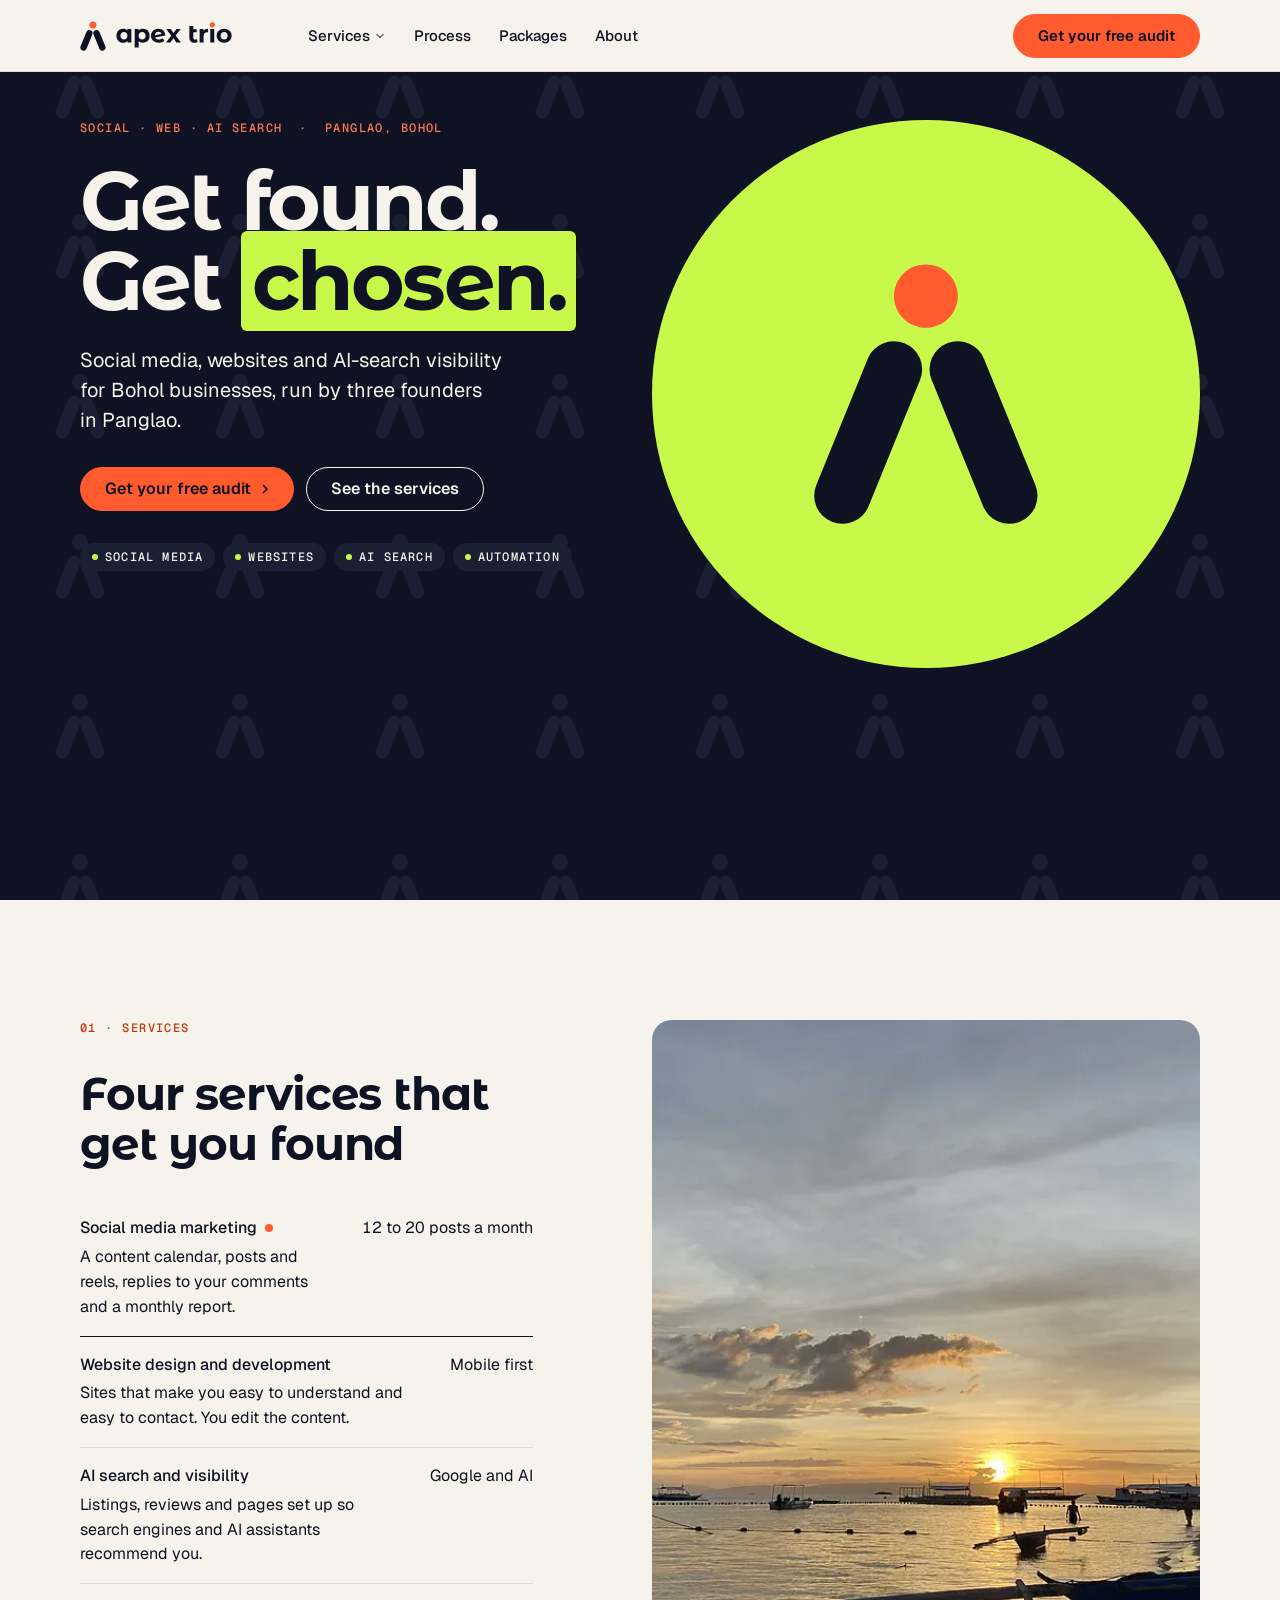
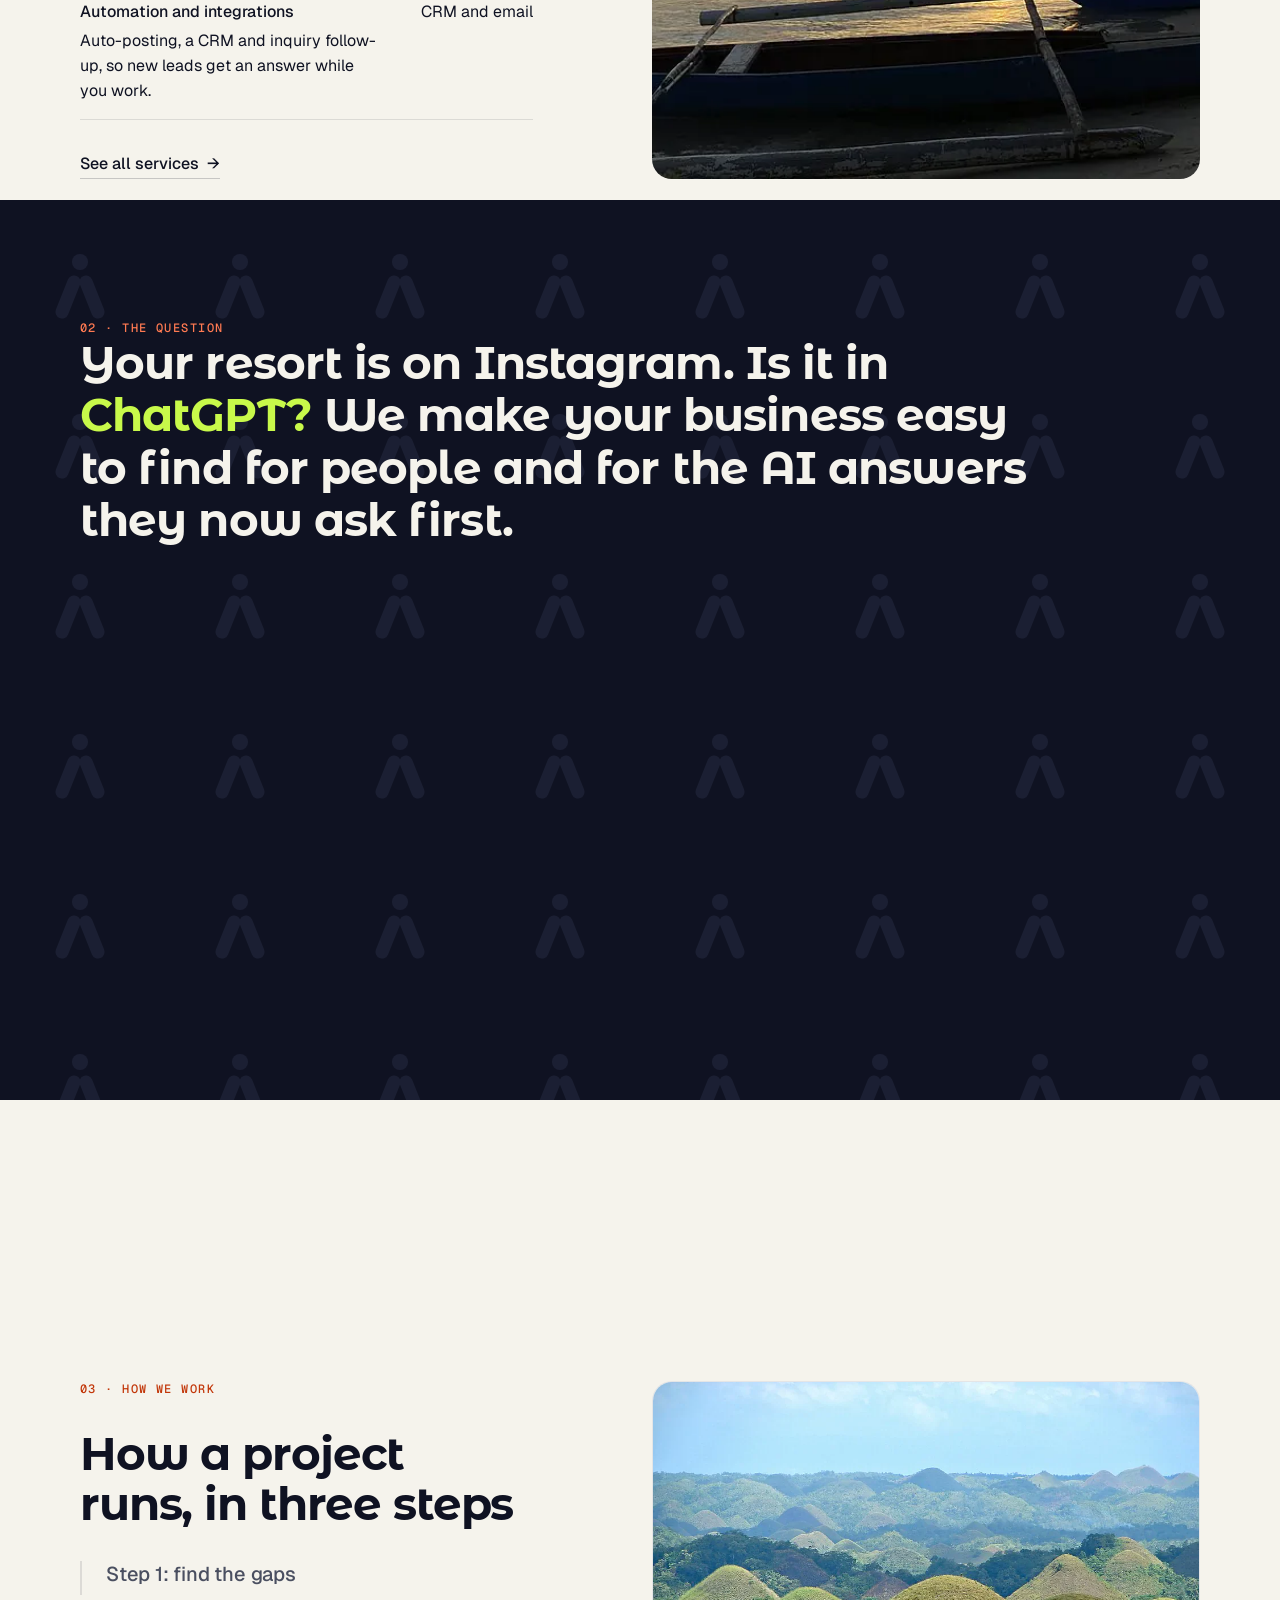
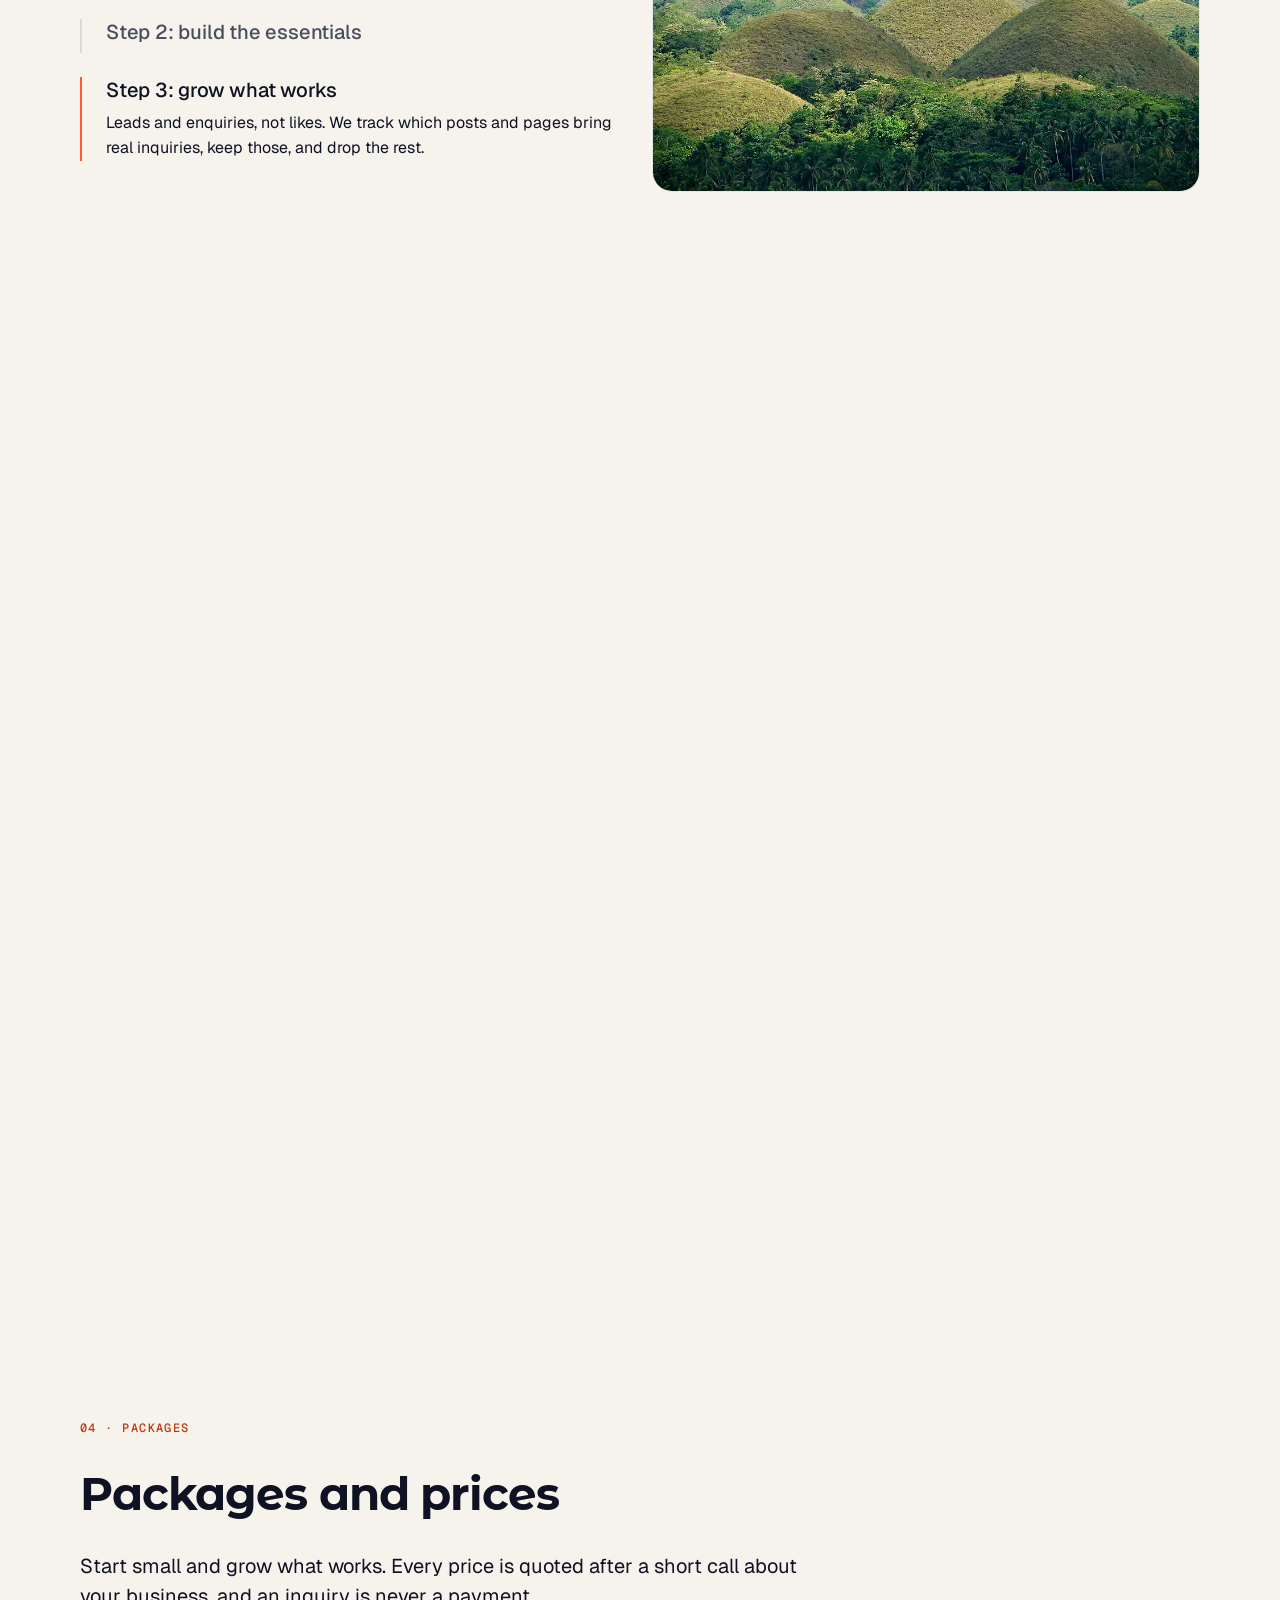
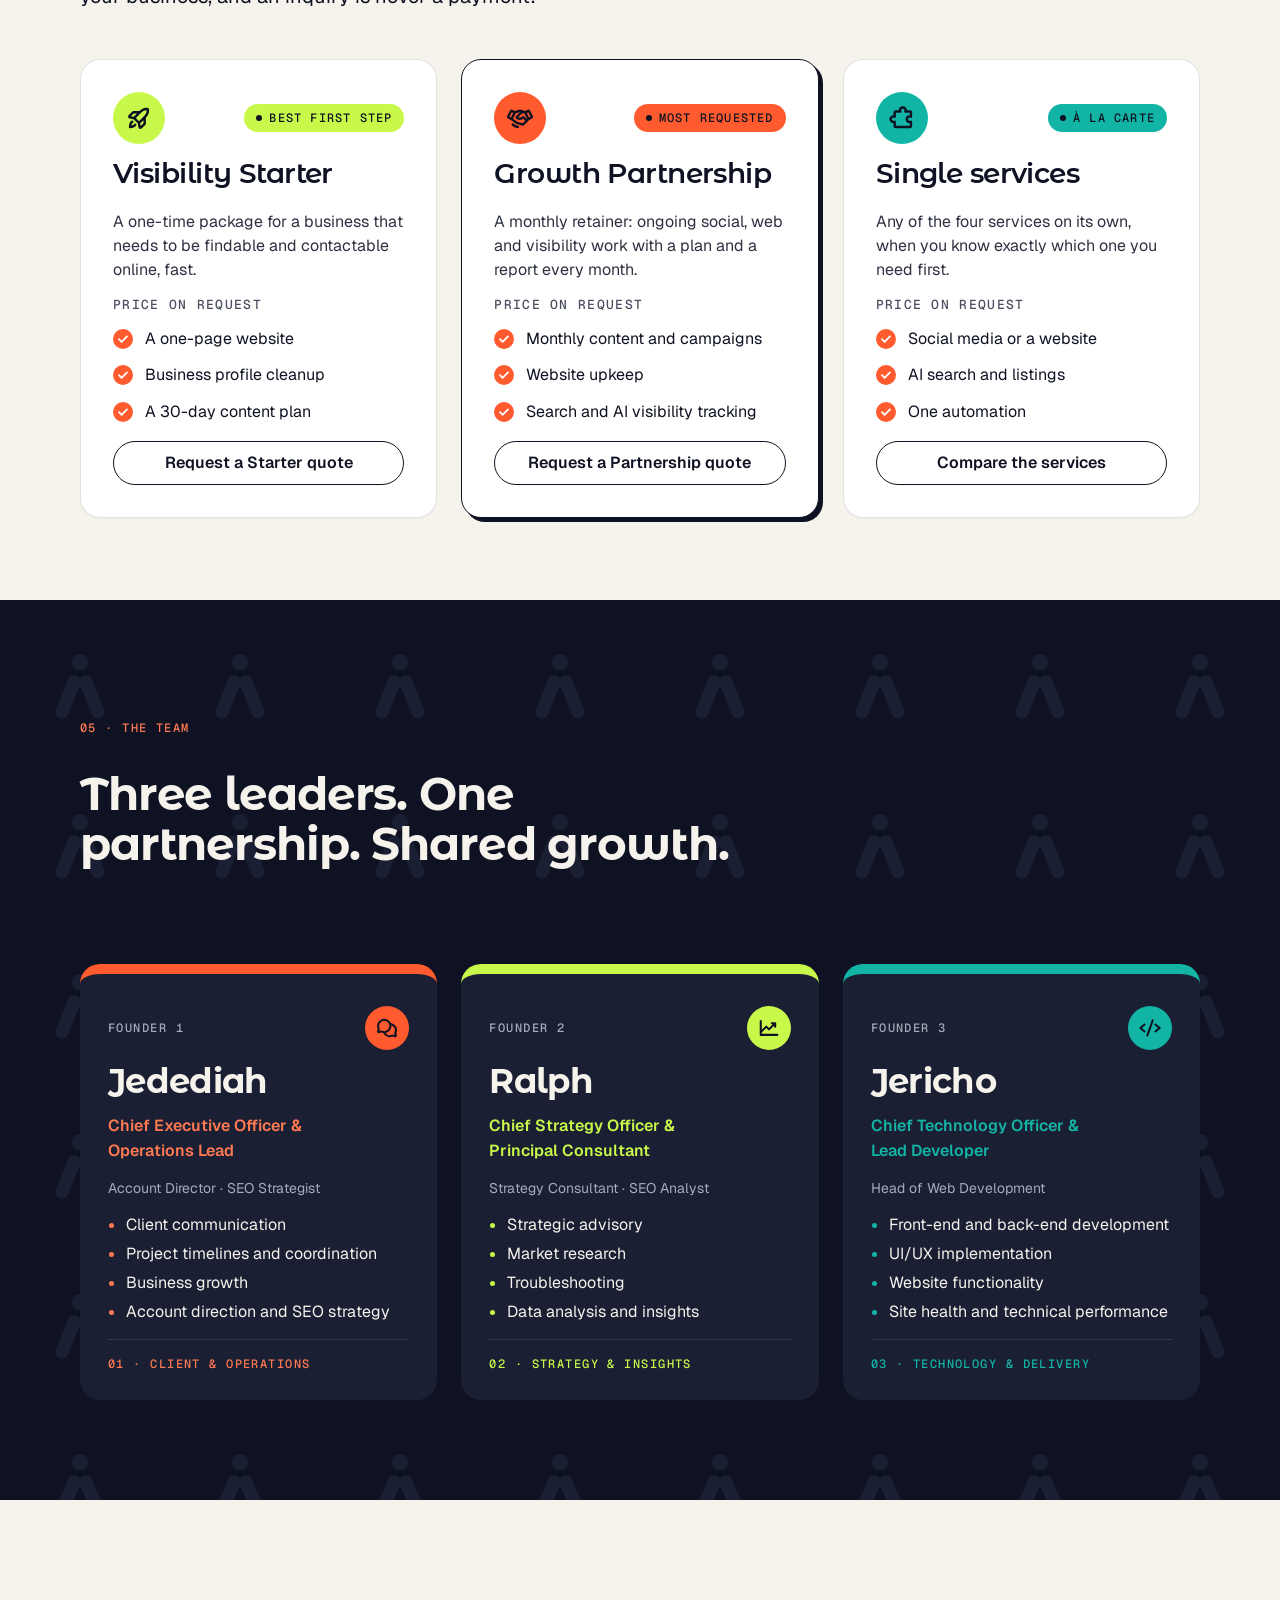
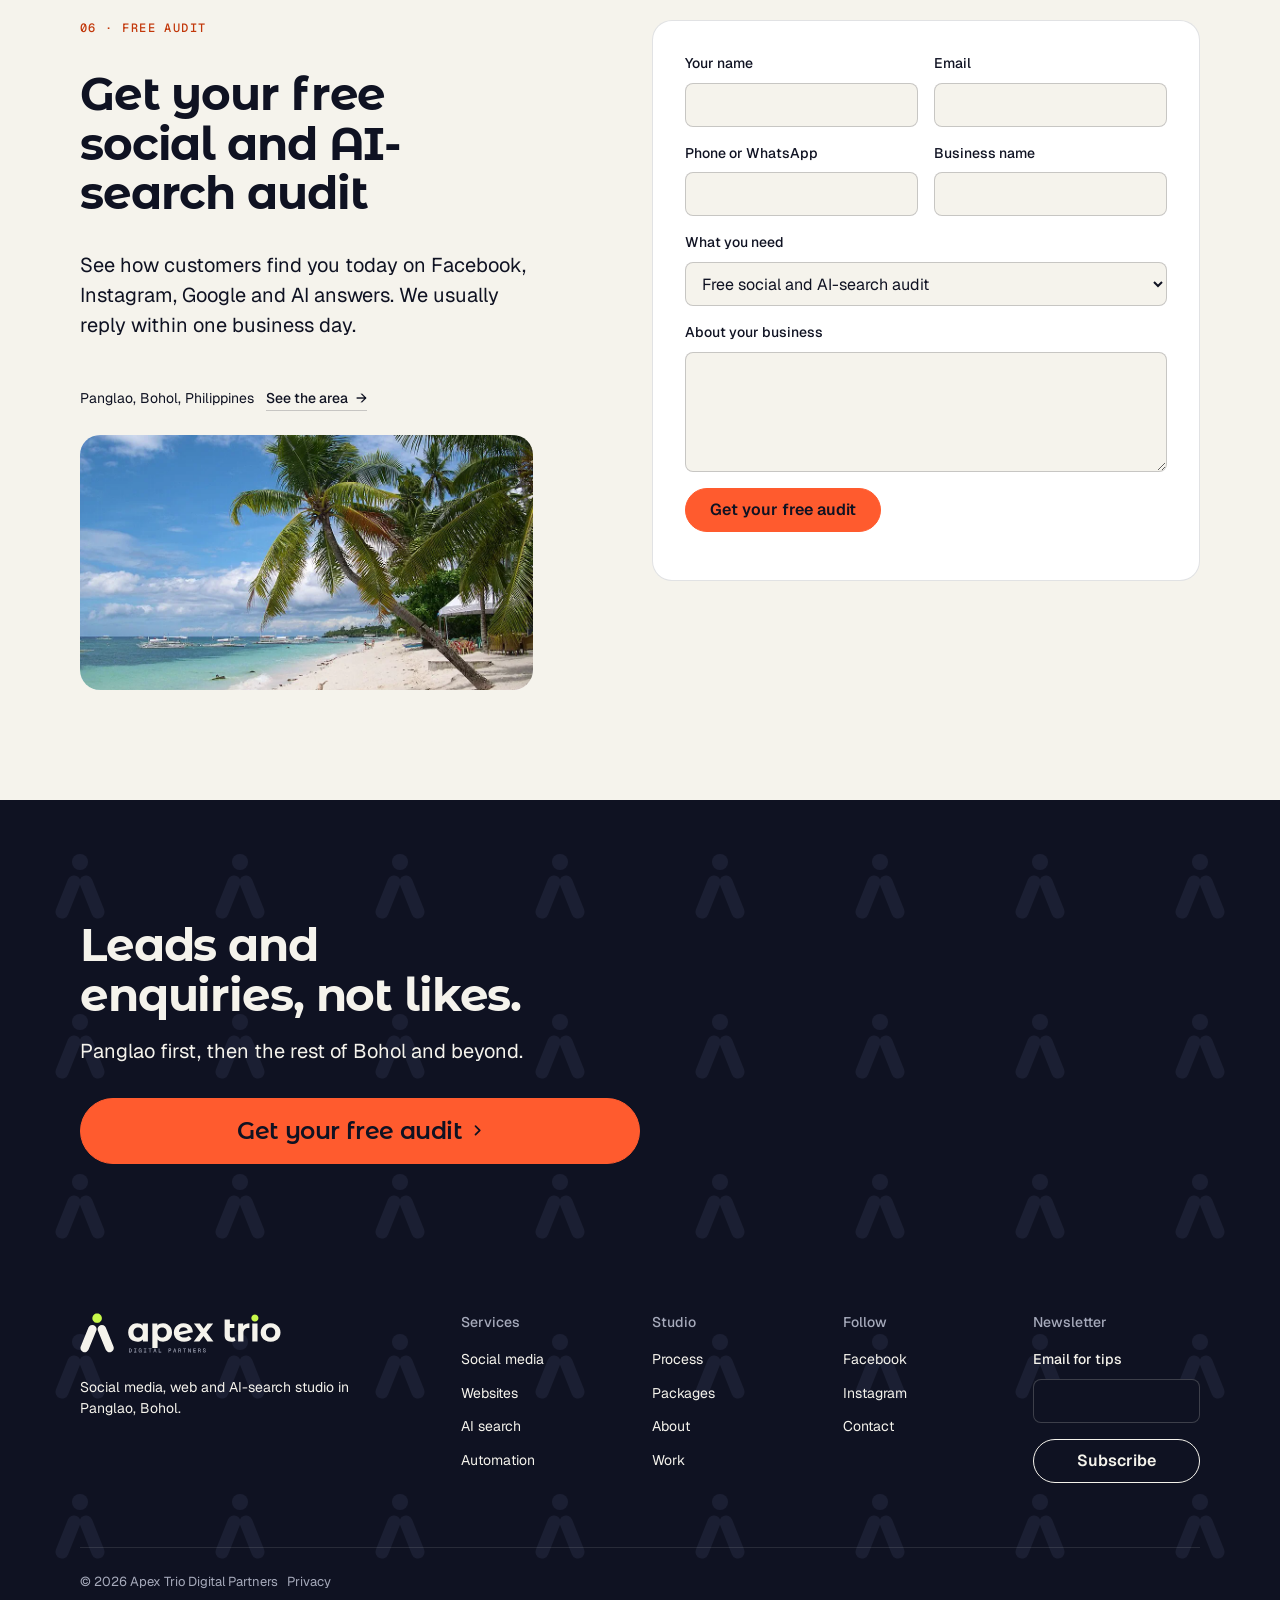
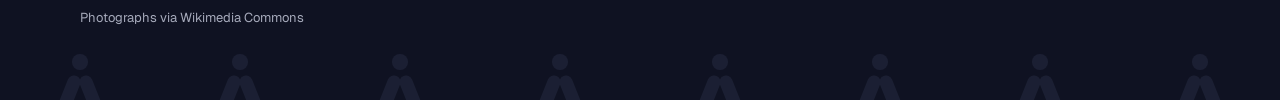
==== commit 5c317ff3: "Apply the Apex Trio Brand Kit v1 across the site Real logo lockups and marks lifted from the brand k" ====
--- a/index.html
+++ b/index.html
@@ -4,64 +4,51 @@
 <meta charset="utf-8">
 <meta name="viewport" content="width=device-width, initial-scale=1, viewport-fit=cover">
 <title>Apex Trio Digital Partners: social media, websites and AI search in Panglao, Bohol</title>
-<meta name="description" content="A three-person studio in Panglao that runs social media, builds websites and gets Bohol businesses found on Google and in AI answers.">
+<meta name="description" content="A three-founder studio in Panglao that runs social media, builds websites and gets Bohol businesses found on Google and in AI answers.">
 <meta property="og:type" content="website">
-<meta property="og:title" content="Apex Trio Digital Partners: marketing for Bohol businesses">
+<meta property="og:title" content="Apex Trio Digital Partners: get found, get chosen">
 <meta property="og:description" content="Social media, websites, AI search and automation from a studio in Panglao, Bohol.">
-<meta property="og:image" content="share.jpg">
+<meta property="og:image" content="/share.jpg">
 <meta name="twitter:card" content="summary_large_image">
-<link rel="icon" href="favicon.svg" type="image/svg+xml">
-<meta name="theme-color" content="#e6dbc7">
+<link rel="icon" href="/favicon.svg" type="image/svg+xml">
+<meta name="theme-color" content="#0F1222">
 <!-- <link rel="canonical" href="https://[the client's domain]/"> : add once the domain is connected -->
 <meta name="site-kind" content="other">
 <meta name="page-type" content="service">
 <link rel="preconnect" href="https://fonts.googleapis.com">
 <link rel="preconnect" href="https://fonts.gstatic.com" crossorigin>
-<link href="https://fonts.googleapis.com/css2?family=Hanken+Grotesk:wght@400..700&display=swap" rel="stylesheet">
-<link rel="stylesheet" href="assets/system.css">
-<link rel="stylesheet" href="assets/ui/cards.css">
-<link rel="stylesheet" href="assets/motion/motion.css">
-<link rel="stylesheet" href="assets/layout/layout.css">
-<link rel="stylesheet" href="assets/icons/icon.css">
-<style>
-:root {
-  --p-bg: #e6dbc7; --p-surface: #ddd0b9; --p-ink: #062b8a; --p-muted: #3253a4;
-  --p-accent: #062b8a; --p-accent-ink: #e6dbc7; --p-action: #062b8a; --p-action-ink: #e6dbc7;
-  --p-inv-bg: #062b8a; --p-inv-surface: #153a90; --p-inv-ink: #e6dbc7; --p-inv-muted: #aab0bc;
-  --p-inv-accent: #e6dbc7; --p-inv-accent-ink: #062b8a; --p-inv-action: #e6dbc7; --p-inv-action-ink: #062b8a;
-  --font-display: "Hanken Grotesk", system-ui, sans-serif;
-  --font-text: "Hanken Grotesk", system-ui, sans-serif;
-  --display-weight: 400;
-  --display-tracking: -0.03em;
-  --display-tracking-xl: -0.038em;
-}
-</style>
+<link href="https://fonts.googleapis.com/css2?family=Geist+Mono:wght@500&family=Geist:wght@400;600&family=Montserrat+Alternates:wght@700&display=swap" rel="stylesheet">
+<link rel="stylesheet" href="/assets/system.css">
+<link rel="stylesheet" href="/assets/ui/cards.css">
+<link rel="stylesheet" href="/assets/motion/motion.css">
+<link rel="stylesheet" href="/assets/layout/layout.css">
+<link rel="stylesheet" href="/assets/icons/icon.css">
+<link rel="stylesheet" href="/assets/site.css">
 <script>document.documentElement.classList.add('m-enter');setTimeout(()=>document.documentElement.classList.add('m-enter-done'),700)</script>
 <script>document.documentElement.classList.add('mo-js');setTimeout(()=>document.documentElement.classList.add('mo-safe'),2500)</script>
-<link rel="modulepreload" href="assets/moments/moments.js">
-<link rel="modulepreload" href="assets/moments/lib.js">
-<link rel="modulepreload" href="assets/moments/word-highlight/moment.js">
-<link rel="modulepreload" href="assets/moments/pinned-chapters/moment.js">
+<link rel="modulepreload" href="/assets/moments/moments.js">
+<link rel="modulepreload" href="/assets/moments/lib.js">
+<link rel="modulepreload" href="/assets/moments/word-highlight/moment.js">
+<link rel="modulepreload" href="/assets/moments/pinned-chapters/moment.js">
 <style>
-  /* page CSS: the team rows on the inverse ground and the split photographs' heights */
-  #team .rows__name { color: var(--ink); }
-  .split-photo { aspect-ratio: 4 / 3; }
-  #start .split-photo { aspect-ratio: 3 / 2; margin-top: var(--s-7); }
-  @media (min-width: 640px) and (max-width: 1023px) { .closing__cta.close--type > .btn--xl:not(.btn--wide) { width: 100%; } }
-  .plans .rows__name { font-size: var(--t-h3); font-family: var(--font-display); font-weight: var(--display-weight); letter-spacing: -0.02em; }
-  .plans > li { padding-block: var(--s-6); }
-  /* on a phone a split grows with what it holds: its photograph keeps a 4:3 frame under the words */
-  @media (max-width: 639px) {
-    #services > .wrap > .grid.fill { flex: none; height: auto; }
-    #services .frame--fill { flex: none; height: auto; aspect-ratio: 4 / 3; }
-    /* team and the form: two phone screens, the words on the first, the photograph or the form on the second */
-    #team > .wrap > .grid, #start > .wrap > .grid { display: contents; }
-    #team .frame--fill { height: 100%; min-height: 0; }
-    #start .span-5 { display: flex; flex-direction: column; }
-    #start .split-photo { margin-top: var(--s-5); flex: 1 1 auto; aspect-ratio: auto; min-height: 280px; }
-  }
-  @media (min-width: 1024px) and (max-width: 1279px) { #services { --h: 2 } }
-  /* the steps rest unpinned below 1024: hold them at exactly two screens so the sections after stay on the screen grid */
+  /* page CSS for the home page only */
+  .hero--ink .hero-copy { align-self: center; }
+  .hero--ink h1 { font-size: clamp(48px, 6.4vw, 96px); line-height: 0.98; }
+  .hero--ink .t-lead { color: var(--brand-paper); max-width: 34ch; }
+  .hero--ink .chips { margin-top: var(--s-6); }
+  .hero--ink .chip { background: var(--brand-ink-2); color: var(--brand-paper); }
+  .hero--ink .chip::before { background: var(--brand-volt); }
+  @media (max-width: 1023px) { .hero-disc { width: min(280px, 32svh); margin: var(--s-6) 0 0; } }
+  @media (max-width: 1023px) { .hero--ink .hero-split > .hero-copy, .hero--ink .hero-split > .hero-visual { grid-column: 1 / -1; margin-inline: 0; max-width: none; justify-self: start; width: 100%; } }
+  @media (min-width: 640px) and (max-width: 1023px) { .hero-disc { width: min(440px, 36svh); } }
+  @media (min-width: 640px) and (max-width: 1023px) { .plans .checks { display: none; } }
+
+  @media (min-width: 1024px) and (max-width: 1279px) { #services { --h: 2 } #services .frame--fill { height: auto; max-height: 708px; align-self: start; aspect-ratio: 3 / 4; } }
+  @media (max-width: 639px) { #services > .wrap > .grid.fill { flex: none; height: auto; } #services .frame--fill { flex: none; height: auto; aspect-ratio: 4 / 3; } }
+  @media (min-width: 640px) and (max-width: 1023px) { #services .grid.fill > .frame--fill { min-height: 160px; } }
+
+  #approach .mo-wh__text { font-family: var(--font-display); font-weight: 700; letter-spacing: -0.02em; }
+
   /* below 1024 the steps rest unpinned: one screen, the first step's photograph only */
   @media (max-width: 1023px) {
     main > #process[data-moment]:not(.is-live) { height: 100svh; min-height: 0; }
@@ -69,11 +56,36 @@
   }
   @media (max-width: 639px) { main > #process[data-moment]:not(.is-live) { height: 100lvh; } }
   @media (max-width: 379px) { main > #process[data-moment]:not(.is-live) { height: auto; min-height: 100lvh; } }
-  @media (min-width: 1024px) and (max-width: 1279px) { #services .frame--fill { height: auto; max-height: 708px; align-self: start; aspect-ratio: 3 / 4; } }
+
+  .plans .b-card { display: flex; flex-direction: column; gap: var(--s-4); height: 100%; }
+  .plans .b-card h3 { font-family: var(--font-display); font-size: 28px; letter-spacing: -0.02em; margin: 0; }
+  .plans .b-card .btn { margin-top: auto; width: 100%; }
+  .plans .price { font: 500 13px/1 var(--font-mono); letter-spacing: 0.1em; text-transform: uppercase; color: var(--muted); margin: 0; }
+  @media (max-width: 1023px) { .plans > * { grid-column: 1 / -1; } .plans .b-card { padding: 24px; } }
+  @media (max-width: 639px) { .plans .b-card { padding: 20px; } }
+
+  #team .founders { margin-top: var(--s-7); }
+  @media (max-width: 1023px) { #team .founders > * { grid-column: 1 / -1; } }
+  @media (min-width: 640px) and (max-width: 1023px) { .founder ul { display: none; } }
+  .plans .b-card { transition: transform .2s ease, box-shadow .2s ease; }
+  .plans .b-card:hover { transform: translateY(-2px); }
+  @media (max-width: 639px) {
+    .hero--ink .chips { display: none; }
+    .plans .price { display: none; }
+    .plans .b-card { gap: var(--s-3); }
+    .founder h3 { font-size: 26px; }
+    .founder__sub { display: none; }
+    #process:not(.is-live) .mo-pc__visual > img { max-height: 18svh; }
+    #start .b-card { padding: 0; border: 0; background: none; }
+  }
+
+  #start .split-photo { aspect-ratio: 16 / 9; margin-top: var(--s-5); }
+  @media (max-width: 639px) {
+    #start > .wrap > .grid { display: contents; }
+    #start .span-5 { display: flex; flex-direction: column; }
+    #start .split-photo { margin-top: var(--s-5); flex: 1 1 auto; aspect-ratio: auto; min-height: 180px; }
+  }
   @media (min-width: 640px) and (max-width: 1023px) {
-    .plans > li { padding-block: var(--s-4); }
-    #services .grid.fill > .frame--fill { min-height: 160px; }
-    /* the form on tablets: the words and photograph on the first screen, the form on the second */
     #start { --h: 2; }
     #start > .wrap { display: grid; grid-template-rows: minmax(0, 1fr) minmax(0, 1fr); row-gap: calc(var(--padt) + var(--padb)); }
     #start > .wrap > .grid { display: contents; }
@@ -83,39 +95,36 @@
 </style>
 </head>
 <body>
-<!-- type: service (an agency: people are hired)
-     deal: hero photo (data-calm right, box), nav nav-split, close close-type, footer footer-columns, rhythm dark-band (#team),
-           buttons solid, mark initial, palette cobalt-on-sand (second of three: the first, a cool putty grey, fought the warm
-           sand and turquoise of the Panglao photographs; sand ground and sea-navy ink are the island's own two colours),
-           type hanken, radius soft, grounds none (kind other)
-     moments: word-highlight in #approach (the working rule, read word by word), pinned-chapters in #process (three steps)
-     screens at 1440x900: hero 1, services 1, approach 1, process 2, packages 1, team 1, start 1, closing 1 -->
-
-<header class="nav nav--split">
+<!-- Apex Trio brand kit v1 (Nov 2026) sets colour, type, logo and voice; the taste-skill layout system sets heights, edges and motion.
+     hero: Ink, mark pattern, Volt disc with the mark (kit cover); rhythm: Ink and Paper alternate ("use both sides")
+     moments: word-highlight in #approach, pinned-chapters in #process -->
+
+<header class="nav">
   <div class="wrap nav__bar">
     <a class="skip-link" href="#top">Skip to content</a>
+    <a class="nav__logo brand-logo" href="/"><img src="/assets/brand/logo-light-short.svg" alt="Apex Trio" width="260" height="51"></a>
     <nav class="nav__links" aria-label="Main">
       <div class="nav__item">
         <a class="nav__link" href="#services">Services <svg class="chev" viewBox="0 0 12 12" aria-hidden="true"><path d="M3 4.5l3 3 3-3" fill="none" stroke="currentColor" stroke-width="1.5" stroke-linecap="round" stroke-linejoin="round"/></svg></a>
         <div class="nav__menu">
           <div class="wrap grid">
-            <a class="menu-card span-3" href="services/social-media-marketing/">
-              <div class="panel"><img class="frame__img" src="assets/img/photo-f166956983-500.webp" width="500" height="375" alt="Outrigger boats on Panglao sand at sunset" data-source="stand-in" data-subject="stand-in"></div>
+            <a class="menu-card span-3" href="/services/social-media-marketing/">
+              <div class="panel"><img class="frame__img" src="/assets/img/photo-f166956983-500.webp" width="500" height="375" alt="Outrigger boats on Panglao sand at sunset" data-source="stand-in" data-subject="stand-in"></div>
               <span class="t-card">Social media</span>
               <span class="t-small muted">Posts, reels and replies</span>
             </a>
-            <a class="menu-card span-3" href="services/website-design-development/">
-              <div class="panel"><img class="frame__img" src="assets/img/photo-f68305589-500.webp" width="500" height="375" alt="A long bamboo house with a thatched roof among trees" data-source="stand-in" data-subject="stand-in"></div>
+            <a class="menu-card span-3" href="/services/website-design-development/">
+              <div class="panel"><img class="frame__img" src="/assets/img/photo-f68305589-500.webp" width="500" height="375" alt="A long bamboo house with a thatched roof among trees" data-source="stand-in" data-subject="stand-in"></div>
               <span class="t-card">Websites</span>
               <span class="t-small muted">Mobile-first, easy to contact</span>
             </a>
-            <a class="menu-card span-3" href="services/ai-search-digital-visibility/">
-              <div class="panel"><img class="frame__img" src="assets/img/photo-f129074997-500.webp" width="500" height="375" alt="The Panglao coastline and Alona Beach seen from the air" data-source="stand-in" data-subject="stand-in"></div>
+            <a class="menu-card span-3" href="/services/ai-search-digital-visibility/">
+              <div class="panel"><img class="frame__img" src="/assets/img/photo-f129074997-500.webp" width="500" height="375" alt="The Panglao coastline and Alona Beach seen from the air" data-source="stand-in" data-subject="stand-in"></div>
               <span class="t-card">AI search</span>
               <span class="t-small muted">Google and AI answers</span>
             </a>
-            <a class="menu-card span-3" href="services/automation-integrations/">
-              <div class="panel"><img class="frame__img" src="assets/img/photo-f725343-500.webp" width="500" height="375" alt="A tricycle taxi parked on a village road in Panglao" data-source="stand-in" data-subject="stand-in"></div>
+            <a class="menu-card span-3" href="/services/automation-integrations/">
+              <div class="panel"><img class="frame__img" src="/assets/img/photo-f725343-500.webp" width="500" height="375" alt="A tricycle taxi parked on a village road in Panglao" data-source="stand-in" data-subject="stand-in"></div>
               <span class="t-card">Automation</span>
               <span class="t-small muted">CRM, posting and follow-up</span>
             </a>
@@ -124,11 +133,10 @@
       </div>
       <div class="nav__item"><a class="nav__link" href="#process">Process</a></div>
       <div class="nav__item"><a class="nav__link" href="#packages">Packages</a></div>
-      <div class="nav__item"><a class="nav__link" href="about/">About</a></div>
+      <div class="nav__item"><a class="nav__link" href="/about/">About</a></div>
     </nav>
-    <a class="nav__logo" href="#top"><span class="mark mark--initial" aria-hidden="true">A</span>Apex Trio</a>
     <div class="nav__actions">
-      <a class="btn btn--primary" href="#start">Start a project</a>
+      <a class="btn btn--primary" href="#start">Get your free audit</a>
     </div>
     <button class="nav__toggle" type="button" aria-expanded="false" aria-label="Menu">
       <svg width="18" height="18" viewBox="0 0 18 18" aria-hidden="true"><path d="M2 5h14M2 13h14" stroke="currentColor" stroke-width="1.6" stroke-linecap="round"/></svg>
@@ -137,71 +145,81 @@
 </header>
 
 <main id="top">
-  <section class="hero hero--photo" data-enter data-calm="right" aria-labelledby="hero-h">
-    <picture class="hero__bg" data-phone-fill><source media="(max-width: 639px)" srcset="assets/img/photo-f82281801-780x975.webp 780w" sizes="100vw"><img src="assets/img/photo-f82281801.webp" srcset="assets/img/photo-f82281801-500.webp 500w, assets/img/photo-f82281801-960.webp 960w, assets/img/photo-f82281801-1280.webp 1280w, assets/img/photo-f82281801.webp 1920w" sizes="100vw" width="1920" height="1280" alt="White sand and clear turquoise water at Alona Beach, Panglao" style="--ly-pos: 30% 50%; --ly-pos-phone: 30% 50%" fetchpriority="high" decoding="async" data-source="stand-in" data-subject="stand-in"></picture>
-    <div class="wrap"><div class="hero-text">
-      <div class="hero__text">
-        <h1 id="hero-h">Social media &amp; websites in Bohol</h1>
-        <p class="hero__lead">We run your Facebook and Instagram, build your website and get you listed on Google and in AI answers. Three people, based in Panglao.</p>
-        <div class="btn-row">
-          <a class="btn btn--primary" href="#start">Start a project<svg class="m-arrow" viewBox="0 0 12 12" aria-hidden="true"><path class="m-arrow__stem" d="M1 6h8"/><path class="m-arrow__head" d="M4.5 2.5 8 6l-3.5 3.5"/></svg></a>
-          <a class="btn btn--secondary" href="#services">See the services</a>
-        </div>
-      </div>
-    </div></div>
+  <section class="hero hero--split hero--ink mark-pattern" data-enter aria-labelledby="hero-h">
+    <div class="wrap">
+      <div class="hero-text grid hero-split">
+        <div class="hero-copy span-6 stack-5">
+          <p class="t-label">Social · Web · AI search &nbsp;·&nbsp; Panglao, Bohol</p>
+          <h1 id="hero-h">Get found. Get <span class="hl">chosen.</span></h1>
+          <p class="t-lead">Social media, websites and AI-search visibility for Bohol businesses, run by three founders in Panglao.</p>
+          <div class="btn-row">
+            <a class="btn btn--primary" href="#start">Get your free audit<svg class="m-arrow" viewBox="0 0 12 12" aria-hidden="true"><path class="m-arrow__stem" d="M1 6h8"/><path class="m-arrow__head" d="M4.5 2.5 8 6l-3.5 3.5"/></svg></a>
+            <a class="btn btn--secondary" href="#services">See the services</a>
+          </div>
+          <ul class="chips" aria-label="Services">
+            <li class="chip">Social media</li><li class="chip">Websites</li><li class="chip">AI search</li><li class="chip">Automation</li>
+          </ul>
+        </div>
+        <div class="span-6 start-7 hero-visual">
+          <div class="hero-disc"><img src="/assets/brand/mark-light.svg" alt="" width="44" height="51"></div>
+        </div>
+      </div>
+    </div>
   </section>
 
   <section class="section" id="services" style="--hm: 2" aria-labelledby="services-h">
     <div class="wrap">
       <div class="grid grid--top fill" data-peek>
         <div class="span-5 stack-6">
-          <div class="section-head">
-            <h2 id="services-h">Four services for local businesses. <span class="muted">Start with one.</span></h2>
+          <div class="section-head stack-4">
+            <p class="t-label">01 · Services</p>
+            <h2 id="services-h">Four services that get you found</h2>
           </div>
           <ul class="rows">
             <li data-peek-to="social" tabindex="0"><span class="rows__name">Social media marketing</span><span class="rows__value">12 to 20 posts a month</span><p>A content calendar, posts and reels, replies to your comments and a monthly report.</p></li>
             <li data-peek-to="web" tabindex="0"><span class="rows__name">Website design and development</span><span class="rows__value">Mobile first</span><p>Sites that make you easy to understand and easy to contact. You edit the content.</p></li>
-            <li data-peek-to="search" tabindex="0"><span class="rows__name">AI search and visibility</span><span class="rows__value">Google and AI</span><p>Listings, reviews and pages set up so search engines and AI assistants can recommend you.</p></li>
+            <li data-peek-to="search" tabindex="0"><span class="rows__name">AI search and visibility</span><span class="rows__value">Google and AI</span><p>Listings, reviews and pages set up so search engines and AI assistants recommend you.</p></li>
             <li data-peek-to="auto" tabindex="0"><span class="rows__name">Automation and integrations</span><span class="rows__value">CRM and email</span><p>Auto-posting, a CRM and inquiry follow-up, so new leads get an answer while you work.</p></li>
           </ul>
-          <p><a class="link" href="services/">See all services</a></p>
+          <p><a class="link" href="/services/">See all services</a></p>
         </div>
         <div class="frame frame--photo frame--fill span-6 start-7">
-          <img class="frame__img" data-peek-for="social" src="assets/img/photo-f166956983-960.webp" srcset="assets/img/photo-f166956983-500.webp 500w, assets/img/photo-f166956983-960.webp 960w, assets/img/photo-f166956983-1440.webp 1440w" sizes="(max-width: 1023px) 100vw, 70vw" width="960" height="720" alt="Outrigger boats on Panglao sand at sunset" data-source="stand-in" data-subject="stand-in">
-          <img class="frame__img" data-peek-for="web" src="assets/img/photo-f68305589-960.webp" srcset="assets/img/photo-f68305589-500.webp 500w, assets/img/photo-f68305589-960.webp 960w, assets/img/photo-f68305589-1440.webp 1440w" sizes="(max-width: 1023px) 100vw, 70vw" width="960" height="640" alt="A long bamboo house with a thatched roof among trees" hidden data-source="stand-in" data-subject="stand-in">
-          <img class="frame__img" data-peek-for="search" src="assets/img/photo-f129074997-960.webp" srcset="assets/img/photo-f129074997-500.webp 500w, assets/img/photo-f129074997-960.webp 960w, assets/img/photo-f129074997.webp 1280w, assets/img/photo-f129074997-1440.webp 1440w" sizes="(max-width: 1023px) 100vw, 70vw" width="1280" height="960" alt="The Panglao coastline and Alona Beach seen from the air" hidden data-source="stand-in" data-subject="stand-in">
-          <img class="frame__img" data-peek-for="auto" src="assets/img/photo-f725343-960.webp" srcset="assets/img/photo-f725343-500.webp 500w, assets/img/photo-f725343-960.webp 960w" sizes="(max-width: 1023px) 100vw, 70vw" width="960" height="720" alt="A tricycle taxi parked on a village road in Panglao" hidden data-source="stand-in" data-subject="stand-in">
-        </div>
-      </div>
-    </div>
-  </section>
-
-  <section class="section statement" id="approach" data-moment="word-highlight" aria-label="How we start">
-    <div class="wrap">
-      <p class="t-label">How we start</p>
-      <p class="mo-wh__text">No bloated retainers. We find where your customers cannot see you today, build the smallest fix that makes a <strong>measurable difference</strong>, then keep what brings inquiries and drop what does not.</p>
+          <img class="frame__img" data-peek-for="social" src="/assets/img/photo-f166956983-960.webp" srcset="/assets/img/photo-f166956983-500.webp 500w, /assets/img/photo-f166956983-960.webp 960w, /assets/img/photo-f166956983-1440.webp 1440w" sizes="(max-width: 1023px) 100vw, 70vw" width="960" height="720" alt="Outrigger boats on Panglao sand at sunset" data-source="stand-in" data-subject="stand-in">
+          <img class="frame__img" data-peek-for="web" src="/assets/img/photo-f68305589-960.webp" srcset="/assets/img/photo-f68305589-500.webp 500w, /assets/img/photo-f68305589-960.webp 960w, /assets/img/photo-f68305589-1440.webp 1440w" sizes="(max-width: 1023px) 100vw, 70vw" width="960" height="640" alt="A long bamboo house with a thatched roof among trees" hidden data-source="stand-in" data-subject="stand-in">
+          <img class="frame__img" data-peek-for="search" src="/assets/img/photo-f129074997-960.webp" srcset="/assets/img/photo-f129074997-500.webp 500w, /assets/img/photo-f129074997-960.webp 960w, /assets/img/photo-f129074997.webp 1280w, /assets/img/photo-f129074997-1440.webp 1440w" sizes="(max-width: 1023px) 100vw, 70vw" width="1280" height="960" alt="The Panglao coastline and Alona Beach seen from the air" hidden data-source="stand-in" data-subject="stand-in">
+          <img class="frame__img" data-peek-for="auto" src="/assets/img/photo-f725343-960.webp" srcset="/assets/img/photo-f725343-500.webp 500w, /assets/img/photo-f725343-960.webp 960w" sizes="(max-width: 1023px) 100vw, 70vw" width="960" height="720" alt="A tricycle taxi parked on a village road in Panglao" hidden data-source="stand-in" data-subject="stand-in">
+        </div>
+      </div>
+    </div>
+  </section>
+
+  <section class="section statement ground-inverse mark-pattern" id="approach" data-moment="word-highlight" aria-label="The question">
+    <div class="wrap">
+      <p class="t-label">02 · The question</p>
+      <p class="mo-wh__text">Your resort is on Instagram. Is it in <strong>ChatGPT?</strong> We make your business easy to find for people and for the AI answers they now ask first.</p>
     </div>
   </section>
 
   <section class="section" id="process" style="--h: 2; --hm: 1" data-moment="pinned-chapters" aria-labelledby="process-h">
     <div class="wrap mo-pc__grid">
       <div class="mo-pc__text">
+        <p class="t-label">03 · How we work</p>
         <h2 id="process-h">How a project runs, in three steps</h2>
         <ol class="mo-pc__steps">
           <li class="mo-pc__step">
             <h3>Step 1: find the gaps</h3>
             <p>We look at how your customers search, compare and decide, and where your business is invisible today.</p>
-            <figure class="mo-pc__visual"><img src="assets/img/photo-f61429330.webp" srcset="assets/img/photo-f61429330-500.webp 500w, assets/img/photo-f61429330-960.webp 960w, assets/img/photo-f61429330.webp 1280w" sizes="(max-width: 1023px) 100vw, 50vw" alt="The green Panglao shoreline seen across clear shallow water" width="1280" height="853" loading="lazy" data-source="stand-in" data-subject="stand-in"></figure>
+            <figure class="mo-pc__visual"><img src="/assets/img/photo-f61429330.webp" srcset="/assets/img/photo-f61429330-500.webp 500w, /assets/img/photo-f61429330-960.webp 960w, /assets/img/photo-f61429330.webp 1280w" sizes="(max-width: 1023px) 100vw, 50vw" alt="The green Panglao shoreline seen across clear shallow water" width="1280" height="853" loading="lazy" data-source="stand-in" data-subject="stand-in"></figure>
           </li>
           <li class="mo-pc__step">
             <h3>Step 2: build the essentials</h3>
             <p>Content, a site and listings that fit how you run the business: small enough to keep up, strong enough to matter.</p>
-            <figure class="mo-pc__visual"><img src="assets/img/photo-f117961878.webp" srcset="assets/img/photo-f117961878-500.webp 500w, assets/img/photo-f117961878-960.webp 960w, assets/img/photo-f117961878.webp 1280w" sizes="(max-width: 1023px) 100vw, 50vw" alt="A white outrigger bangka pulled up on a sandy beach" width="1280" height="853" loading="lazy" data-source="stand-in" data-subject="stand-in"></figure>
+            <figure class="mo-pc__visual"><img src="/assets/img/photo-f117961878.webp" srcset="/assets/img/photo-f117961878-500.webp 500w, /assets/img/photo-f117961878-960.webp 960w, /assets/img/photo-f117961878.webp 1280w" sizes="(max-width: 1023px) 100vw, 50vw" alt="A white outrigger bangka pulled up on a sandy beach" width="1280" height="853" loading="lazy" data-source="stand-in" data-subject="stand-in"></figure>
           </li>
           <li class="mo-pc__step">
             <h3>Step 3: grow what works</h3>
-            <p>We track which posts and pages bring real inquiries, keep those, and drop the rest.</p>
-            <figure class="mo-pc__visual"><img src="assets/img/photo-f25403038-960.webp" srcset="assets/img/photo-f25403038-500.webp 500w, assets/img/photo-f25403038-960.webp 960w" sizes="(max-width: 1023px) 100vw, 50vw" alt="Rows of grassy rounded hills in the Bohol countryside" width="960" height="722" loading="lazy" data-source="stand-in" data-subject="stand-in"></figure>
+            <p>Leads and enquiries, not likes. We track which posts and pages bring real inquiries, keep those, and drop the rest.</p>
+            <figure class="mo-pc__visual"><img src="/assets/img/photo-f25403038-960.webp" srcset="/assets/img/photo-f25403038-500.webp 500w, /assets/img/photo-f25403038-960.webp 960w" sizes="(max-width: 1023px) 100vw, 50vw" alt="Rows of grassy rounded hills in the Bohol countryside" width="960" height="722" loading="lazy" data-source="stand-in" data-subject="stand-in"></figure>
           </li>
         </ol>
       </div>
@@ -211,61 +229,77 @@
 
   <section class="section" id="packages" style="--hm: 2" aria-labelledby="packages-h">
     <div class="wrap">
-      <div class="grid grid--top">
-        <div class="span-5 stack-5">
-          <div class="section-head">
-            <h2 id="packages-h">Packages and pricing</h2>
-            <p>Every price is quoted after a short call about your business. An inquiry is never a payment.</p>
-          </div>
-          <p><a class="link" href="services/">See all services</a></p>
-        </div>
-        <ul class="rows plans span-6 start-7">
-          <li class="stack-4">
-            <span class="rows__name">Visibility Starter</span><span class="rows__value">Price on request</span>
-            <p>The best first step: a one-time package for a business that needs to be findable and contactable online, fast.</p>
-            <ul class="checks">
-              <li>A one-page website</li>
-              <li>Business profile cleanup</li>
-              <li>A 30-day content plan</li>
-            </ul>
-            <p><a class="link" href="#start">Request a Starter quote</a></p>
-          </li>
-          <li class="stack-4">
-            <span class="rows__name">Growth Partnership</span><span class="rows__value">Price on request</span>
-            <p>Our most requested retainer: ongoing social, web and visibility work with a monthly plan and reporting.</p>
-            <ul class="checks">
-              <li>Monthly content and campaigns</li>
-              <li>Website upkeep</li>
-              <li>Search and AI visibility tracking</li>
-            </ul>
-            <p><a class="link" href="#start">Request a Partnership quote</a></p>
-          </li>
-          <li class="stack-4">
-            <span class="rows__name">Single services</span><span class="rows__value">Price on request</span>
-            <p>Any of the four services on its own: social media, a website, AI search or one automation.</p>
-          </li>
-        </ul>
-      </div>
-    </div>
-  </section>
-
-  <section class="section ground-inverse g2m" id="team" aria-labelledby="team-h">
-    <div class="wrap">
-      <div class="grid grid--top fill">
-        <div class="span-5 stack-6">
-          <div class="section-head">
-            <h2 id="team-h">The team in Panglao. <span class="muted">Strategy, delivery and code in one room.</span></h2>
-          </div>
-          <ul class="rows">
-            <li><span class="rows__name">Jedediah</span><span class="rows__value">CEO</span><p>Runs client relationships, project timelines and SEO strategy.</p></li>
-            <li><span class="rows__name">Ralph</span><span class="rows__value">Strategy</span><p>Leads market research, data analysis and strategic advice.</p></li>
-            <li><span class="rows__name">Jerico</span><span class="rows__value">Technology</span><p>Builds the websites, from front end to back end and user experience.</p></li>
-          </ul>
-          <p><a class="link" href="about/">Meet the team</a></p>
-        </div>
-        <div class="frame frame--photo frame--fill span-6 start-7">
-          <img class="frame__img" src="assets/img/photo-f70361384.webp" srcset="assets/img/photo-f70361384-500.webp 500w, assets/img/photo-f70361384-960.webp 960w, assets/img/photo-f70361384.webp 1280w, assets/img/photo-f70361384-1440.webp 1440w" sizes="(max-width: 639px) 1060px, (max-width: 1023px) 100vw, 75vw" width="1280" height="853" alt="A shady tree on a white beach beside turquoise water off Panglao" loading="lazy" data-source="stand-in" data-subject="stand-in">
-        </div>
+      <div class="section-head stack-4">
+        <p class="t-label">04 · Packages</p>
+        <h2 id="packages-h">Packages and prices</h2>
+        <p>Start small and grow what works. Every price is quoted after a short call about your business, and an inquiry is never a payment.</p>
+      </div>
+      <div class="grid plans">
+        <div class="span-4">
+          <article class="b-card card">
+            <div class="b-card__top"><span class="icon-disc icon-disc--volt"><svg aria-hidden="true" focusable="false" xmlns="http://www.w3.org/2000/svg" viewBox="0 0 256 256" fill="currentColor"><path d="M227.85,46.89a20,20,0,0,0-18.74-18.74c-13.13-.77-46.65.42-74.48,28.24L131,60H74.36a19.83,19.83,0,0,0-14.14,5.86L25.87,100.19a20,20,0,0,0,11.35,33.95l37.14,5.18,42.32,42.32,5.19,37.18A19.88,19.88,0,0,0,135.34,235a20.13,20.13,0,0,0,6.37,1,19.9,19.9,0,0,0,14.1-5.87l34.34-34.35A19.85,19.85,0,0,0,196,181.64V125l3.6-3.59C227.43,93.54,228.62,60,227.85,46.89ZM76,84h31L75.75,115.28l-27.23-3.8ZM151.6,73.37A72.27,72.27,0,0,1,204,52a72.17,72.17,0,0,1-21.38,52.41L128,159,97,128ZM172,180l-27.49,27.49-3.8-27.23L172,149Zm-72,22c-8.71,11.85-26.19,26-60,26a12,12,0,0,1-12-12c0-33.84,14.12-51.32,26-60A12,12,0,1,1,68.18,175.3C62.3,179.63,55.51,187.8,53,203c15.21-2.51,23.37-9.3,27.7-15.18A12,12,0,1,1,100,202Z"/></svg></span><ul class="chips"><li class="chip chip--volt">Best first step</li></ul></div>
+            <h3>Visibility Starter</h3>
+            <p>A one-time package for a business that needs to be findable and contactable online, fast.</p>
+            <p class="price">Price on request</p>
+            <ul class="checks"><li>A one-page website</li><li>Business profile cleanup</li><li>A 30-day content plan</li></ul>
+            <a class="btn btn--secondary" href="#start">Request a Starter quote</a>
+          </article>
+        </div>
+        <div class="span-4">
+          <article class="b-card b-card--sticker card">
+            <div class="b-card__top"><span class="icon-disc icon-disc--sunset"><svg aria-hidden="true" focusable="false" xmlns="http://www.w3.org/2000/svg" viewBox="0 0 256 256" fill="currentColor"><path d="M253.88,108.11l-25.53-51a20,20,0,0,0-26.83-9L178.34,59.7,131.7,44.58a12.14,12.14,0,0,0-7.4,0L77.66,59.7,54.48,48.11a20,20,0,0,0-26.83,9L2.12,108.11a20,20,0,0,0,9,26.83l26.67,13.34,51.18,37.41A12.15,12.15,0,0,0,93,187.62l62,16a12.27,12.27,0,0,0,3,.38,12,12,0,0,0,8.48-3.52l52.62-52.62,25.83-12.92a20,20,0,0,0,8.95-26.83Zm-58.12,29.15-27.52-26a12,12,0,0,0-16.76.26c-9.66,9.74-25.06,16.81-40.81,9.55l38.19-37h22.72l25.81,51.63ZM47.32,71.37,60.59,78l-22,43.9-13.27-6.63Zm107,107.3L101.23,165l-42-30.66L85.17,82.5,128,68.61l1.69.55L90,107.68l-.13.12a20,20,0,0,0,3.4,31c20.95,13.39,46,12.07,66.33-2.73l19.2,18.15Zm63-56.77-22-43.9,13.27-6.63,21.95,43.9ZM118.55,219a12,12,0,0,1-14.62,8.62l-26.6-6.87a12,12,0,0,1-4.08-1.93L48.92,201a12,12,0,0,1,14.16-19.37l22.47,16.42,24.38,6.29A12,12,0,0,1,118.55,219Z"/></svg></span><ul class="chips"><li class="chip chip--sunset">Most requested</li></ul></div>
+            <h3>Growth Partnership</h3>
+            <p>A monthly retainer: ongoing social, web and visibility work with a plan and a report every month.</p>
+            <p class="price">Price on request</p>
+            <ul class="checks"><li>Monthly content and campaigns</li><li>Website upkeep</li><li>Search and AI visibility tracking</li></ul>
+            <a class="btn btn--secondary" href="#start">Request a Partnership quote</a>
+          </article>
+        </div>
+        <div class="span-4">
+          <article class="b-card card">
+            <div class="b-card__top"><span class="icon-disc icon-disc--tide"><svg aria-hidden="true" focusable="false" xmlns="http://www.w3.org/2000/svg" viewBox="0 0 256 256" fill="currentColor"><path d="M222.41,155.16a12,12,0,0,0-11.56-.69A16,16,0,0,1,188,139,16.2,16.2,0,0,1,202.8,124a15.83,15.83,0,0,1,8,1.5A12,12,0,0,0,228,114.7V72a20,20,0,0,0-20-20H176a40.15,40.15,0,0,0-12.62-29.16,39.67,39.67,0,0,0-29.94-10.76,40.08,40.08,0,0,0-37.34,37C96,50.07,96,51,96,52H64A20,20,0,0,0,44,72v28a40.15,40.15,0,0,0-29.16,12.62A40,40,0,0,0,41.1,179.9a28.3,28.3,0,0,0,2.9.1v28a20,20,0,0,0,20,20H208a20,20,0,0,0,20-20V165.31A12,12,0,0,0,222.41,155.16ZM204,204H68V165.31a12,12,0,0,0-17.15-10.84A15.9,15.9,0,0,1,42.8,156,16.2,16.2,0,0,1,28,141.06a16,16,0,0,1,22.82-15.52A12,12,0,0,0,68,114.7V76h42.7a12,12,0,0,0,10.83-17.15A15.9,15.9,0,0,1,120,50.8,16.19,16.19,0,0,1,134.94,36a16,16,0,0,1,15.53,22.81A12,12,0,0,0,161.31,76H204v24c-1,0-1.93,0-2.9.11A40,40,0,0,0,204,180h0Z"/></svg></span><ul class="chips"><li class="chip chip--tide">À la carte</li></ul></div>
+            <h3>Single services</h3>
+            <p>Any of the four services on its own, when you know exactly which one you need first.</p>
+            <p class="price">Price on request</p>
+            <ul class="checks"><li>Social media or a website</li><li>AI search and listings</li><li>One automation</li></ul>
+            <a class="btn btn--secondary" href="/services/">Compare the services</a>
+          </article>
+        </div>
+      </div>
+    </div>
+  </section>
+
+  <section class="section ground-inverse mark-pattern" id="team" style="--hm: 2" aria-labelledby="team-h">
+    <div class="wrap">
+      <div class="section-head stack-4">
+        <p class="t-label">05 · The team</p>
+        <h2 id="team-h">Three leaders. One partnership. Shared growth.</h2>
+      </div>
+      <div class="grid founders">
+        <article class="founder founder--sunset span-4">
+          <div class="founder__top"><p class="t-label muted">Founder 1</p><span class="icon-disc icon-disc--sunset"><svg aria-hidden="true" focusable="false" xmlns="http://www.w3.org/2000/svg" viewBox="0 0 256 256" fill="currentColor"><path d="M236.34,187.09A84,84,0,0,0,172.29,68.9,84,84,0,0,0,19.66,139.09l-6.84,23.26a20,20,0,0,0,24.83,24.83l23.26-6.84a83.94,83.94,0,0,0,22.76,6.74,84.06,84.06,0,0,0,111.42,41.26l23.26,6.84a20,20,0,0,0,24.83-24.83ZM62,155.5a11.88,11.88,0,0,0-3.39.49l-20.72,6.09L44,141.35a12,12,0,0,0-.93-9A60,60,0,1,1,67.7,156.92,12,12,0,0,0,62,155.5Zm150.89,24.8a12,12,0,0,0-.93,9l6.09,20.73L197.36,204a12,12,0,0,0-9.06.93A60,60,0,0,1,111,186.63a83.93,83.93,0,0,0,68.55-91.37,60,60,0,0,1,33.38,85Z"/></svg></span></div>
+          <h3>Jedediah</h3>
+          <p class="founder__role">Chief Executive Officer &amp; Operations Lead</p>
+          <p class="founder__sub">Account Director · SEO Strategist</p>
+          <ul><li>Client communication</li><li>Project timelines and coordination</li><li>Business growth</li><li>Account direction and SEO strategy</li></ul>
+          <div class="founder__foot"><p class="t-label">01 · Client &amp; operations</p></div>
+        </article>
+        <article class="founder founder--volt span-4">
+          <div class="founder__top"><p class="t-label muted">Founder 2</p><span class="icon-disc icon-disc--volt"><svg aria-hidden="true" focusable="false" xmlns="http://www.w3.org/2000/svg" viewBox="0 0 256 256" fill="currentColor"><path d="M236,208a12,12,0,0,1-12,12H32a12,12,0,0,1-12-12V48a12,12,0,0,1,24,0v99l43.51-43.52a12,12,0,0,1,17,0L128,127l43-43H160a12,12,0,0,1,0-24h40a12,12,0,0,1,12,12v40a12,12,0,0,1-24,0V101l-51.51,51.52a12,12,0,0,1-17,0L96,129,44,181v15H224A12,12,0,0,1,236,208Z"/></svg></span></div>
+          <h3>Ralph</h3>
+          <p class="founder__role">Chief Strategy Officer &amp; Principal Consultant</p>
+          <p class="founder__sub">Strategy Consultant · SEO Analyst</p>
+          <ul><li>Strategic advisory</li><li>Market research</li><li>Troubleshooting</li><li>Data analysis and insights</li></ul>
+          <div class="founder__foot"><p class="t-label">02 · Strategy &amp; insights</p></div>
+        </article>
+        <article class="founder founder--tide span-4">
+          <div class="founder__top"><p class="t-label muted">Founder 3</p><span class="icon-disc icon-disc--tide"><svg aria-hidden="true" focusable="false" xmlns="http://www.w3.org/2000/svg" viewBox="0 0 256 256" fill="currentColor"><path d="M71.68,97.22,34.74,128l36.94,30.78a12,12,0,1,1-15.36,18.44l-48-40a12,12,0,0,1,0-18.44l48-40A12,12,0,0,1,71.68,97.22Zm176,21.56-48-40a12,12,0,1,0-15.36,18.44L221.26,128l-36.94,30.78a12,12,0,1,0,15.36,18.44l48-40a12,12,0,0,0,0-18.44ZM164.1,28.72a12,12,0,0,0-15.38,7.18l-64,176a12,12,0,0,0,7.18,15.37A11.79,11.79,0,0,0,96,228a12,12,0,0,0,11.28-7.9l64-176A12,12,0,0,0,164.1,28.72Z"/></svg></span></div>
+          <h3>Jericho</h3>
+          <p class="founder__role">Chief Technology Officer &amp; Lead Developer</p>
+          <p class="founder__sub">Head of Web Development</p>
+          <ul><li>Front-end and back-end development</li><li>UI/UX implementation</li><li>Website functionality</li><li>Site health and technical performance</li></ul>
+          <div class="founder__foot"><p class="t-label">03 · Technology &amp; delivery</p></div>
+        </article>
       </div>
     </div>
   </section>
@@ -274,17 +308,19 @@
     <div class="wrap">
       <div class="grid grid--top fill">
         <div class="span-5 stack-5">
-          <div class="section-head">
-            <h2 id="start-h">Start a project with Apex Trio</h2>
-            <p>Tell us what you sell and where you want to be found. We usually reply within one business day.</p>
+          <div class="section-head stack-4">
+            <p class="t-label">06 · Free audit</p>
+            <h2 id="start-h">Get your free social and AI-search audit</h2>
+            <p>See how customers find you today on Facebook, Instagram, Google and AI answers. We usually reply within one business day.</p>
           </div>
           <p class="t-small">Panglao, Bohol, Philippines &nbsp; <a class="link" href="https://www.openstreetmap.org/search?query=Panglao%20Bohol">See the area</a></p>
           <div class="frame frame--photo split-photo">
-            <img class="frame__img" src="assets/img/photo-f764192.webp" srcset="assets/img/photo-f764192-500.webp 500w, assets/img/photo-f764192-960.webp 960w, assets/img/photo-f764192.webp 1280w" sizes="(max-width: 639px) 600px, (max-width: 1023px) 100vw, 40vw" width="1280" height="925" alt="A coconut palm leaning over Alona Beach" loading="lazy" data-source="stand-in" data-subject="stand-in">
+            <img class="frame__img" src="/assets/img/photo-f764192.webp" srcset="/assets/img/photo-f764192-500.webp 500w, /assets/img/photo-f764192-960.webp 960w, /assets/img/photo-f764192.webp 1280w" sizes="(max-width: 639px) 600px, (max-width: 1023px) 100vw, 40vw" width="1280" height="925" alt="A coconut palm leaning over Alona Beach" loading="lazy" data-source="stand-in" data-subject="stand-in">
           </div>
         </div>
         <div class="span-6 start-7">
-          <form class="form" action="/api/contact" method="post" data-endpoint="/api/contact" data-sent="Your project request is in. We usually reply within one business day." novalidate>
+          <div class="b-card">
+          <form class="form" action="/api/contact" method="post" data-endpoint="/api/contact" data-sent="Your audit request is in. We usually reply within one business day." novalidate>
             <div class="field"><label for="f-name">Your name</label>
               <input id="f-name" name="name" type="text" autocomplete="name" required aria-describedby="f-name-err">
               <p class="field__error" id="f-name-err" hidden>Write your name so we know who to answer.</p></div>
@@ -297,57 +333,59 @@
               <input id="f-business" name="business" type="text" autocomplete="organization"></div>
             <div class="field field--full"><label for="f-service">What you need</label>
               <select id="f-service" name="service">
-                <option>Not sure yet</option>
+                <option>Free social and AI-search audit</option>
                 <option>Social media marketing</option>
                 <option>Website design and development</option>
                 <option>AI search and visibility</option>
                 <option>Automation and integrations</option>
                 <option>Visibility Starter package</option>
                 <option>Growth Partnership retainer</option>
+                <option>Not sure yet</option>
               </select></div>
             <div class="field field--full"><label for="f-message">About your business</label>
-              <textarea id="f-message" name="message" rows="4" required aria-describedby="f-message-err"></textarea>
+              <textarea id="f-message" name="message" rows="3" required aria-describedby="f-message-err"></textarea>
               <p class="field__error" id="f-message-err" hidden>Write a line about your business and what you want to change.</p></div>
-            <div class="btn-row"><button class="btn btn--primary" type="submit">Start a project</button></div>
+            <div class="btn-row"><button class="btn btn--primary" type="submit">Get your free audit</button></div>
             <p class="form__status" role="status" data-form-status></p>
           </form>
+          </div>
         </div>
       </div>
     </div>
   </section>
 </main>
 
-<footer class="footer closing g2m" id="contact" aria-labelledby="close-h">
+<footer class="footer closing footer--dark ground-inverse mark-pattern g2m" id="contact" aria-labelledby="close-h">
   <div class="wrap">
     <div class="closing__cta close--type">
       <div class="section-head">
-        <h2 id="close-h">Get found. Get chosen. Grow together.</h2>
+        <h2 id="close-h">Leads and enquiries, not likes.</h2>
         <p>Panglao first, then the rest of Bohol and beyond.</p>
       </div>
-      <a class="btn btn--primary btn--xl" href="#start">Start a project<svg class="m-arrow" viewBox="0 0 12 12" aria-hidden="true"><path class="m-arrow__stem" d="M1 6h8"/><path class="m-arrow__head" d="M4.5 2.5 8 6l-3.5 3.5"/></svg></a>
+      <a class="btn btn--primary btn--xl" href="#start">Get your free audit<svg class="m-arrow" viewBox="0 0 12 12" aria-hidden="true"><path class="m-arrow__stem" d="M1 6h8"/><path class="m-arrow__head" d="M4.5 2.5 8 6l-3.5 3.5"/></svg></a>
     </div>
     <div class="closing__links">
       <div class="grid">
         <div class="span-4 stack-4">
-          <a class="nav__logo" href="#top"><span class="mark mark--initial" aria-hidden="true">A</span>Apex Trio</a>
-          <p class="footer__lede">Social media, web and AI-search studio in Panglao, Bohol.</p>
+          <a class="brand-logo" href="/"><img src="/assets/brand/logo-dark.svg" alt="Apex Trio Digital Partners" width="260" height="52"></a>
+          <p class="t-small">Social media, web and AI-search studio in Panglao, Bohol.</p>
         </div>
         <div class="span-2 footer__col"><h3>Services</h3><ul>
-          <li><a href="services/social-media-marketing/">Social media</a></li>
-          <li><a href="services/website-design-development/">Websites</a></li>
-          <li><a href="services/ai-search-digital-visibility/">AI search</a></li>
-          <li><a href="services/automation-integrations/">Automation</a></li></ul></div>
+          <li><a href="/services/social-media-marketing/">Social media</a></li>
+          <li><a href="/services/website-design-development/">Websites</a></li>
+          <li><a href="/services/ai-search-digital-visibility/">AI search</a></li>
+          <li><a href="/services/automation-integrations/">Automation</a></li></ul></div>
         <div class="span-2 footer__col"><h3>Studio</h3><ul>
           <li><a href="#process">Process</a></li>
           <li><a href="#packages">Packages</a></li>
-          <li><a href="about/">About</a></li>
-          <li><a href="work/">Work</a></li></ul></div>
+          <li><a href="/about/">About</a></li>
+          <li><a href="/work/">Work</a></li></ul></div>
         <div class="span-2 footer__col"><h3>Follow</h3><ul>
           <li><a href="https://www.facebook.com/profile.php?id=61596209823382" rel="noopener">Facebook</a></li>
           <li><a href="https://www.instagram.com/apex_tdp" rel="noopener">Instagram</a></li>
-          <li><a href="contact/">Contact</a></li></ul></div>
+          <li><a href="/contact/">Contact</a></li></ul></div>
         <div class="span-2 footer__col"><h3>Newsletter</h3>
-          <form class="form form--inline" action="/api/subscribe" method="post" data-endpoint="/api/subscribe" data-sent="You are on the list. Expect a few notes a year." novalidate>
+          <form class="form" action="/api/subscribe" method="post" data-endpoint="/api/subscribe" data-sent="You are on the list. Expect a few notes a year." novalidate>
             <div class="field field--full"><label for="n-email">Email for tips</label>
               <input id="n-email" name="email" type="email" autocomplete="email" inputmode="email" required aria-describedby="n-email-err">
               <p class="field__error" id="n-email-err" hidden>Write an email address with an @.</p></div>
@@ -356,16 +394,16 @@
           </form></div>
       </div>
       <div class="footer__legal">
-        <span>&copy; 2026 Apex Trio Digital Partners &nbsp; <a href="privacy/">Privacy</a></span>
+        <span>&copy; 2026 Apex Trio Digital Partners &nbsp; <a href="/privacy/">Privacy</a></span>
         <div class="socials"></div>
-        <a class="credits" href="credits/">Photographs via Wikimedia Commons</a>
+        <a class="credits" href="/credits/">Photographs via Wikimedia Commons</a>
       </div>
     </div>
   </div>
 </footer>
 
-<script type="module" src="assets/system.js"></script>
-<script type="module" src="assets/motion/motion.js"></script>
-<script type="module" src="assets/layout/layout.js"></script>
+<script type="module" src="/assets/system.js"></script>
+<script type="module" src="/assets/motion/motion.js"></script>
+<script type="module" src="/assets/layout/layout.js"></script>
 </body>
 </html>
--- a/assets/site.css
+++ b/assets/site.css
@@ -0,0 +1,143 @@
+/* ==========================================================================
+   Apex Trio brand layer (Brand Kit v1, November 2026).
+   Loaded after the kit's system.css on every page; the kit files stay untouched.
+   Colour: Ink #0F1222 (45%) · Paper #F5F3EC (35%) · Volt #C8F94A (10%) · Sunset #FF5B2E (7%) · Tide #12B5A5 (3%)
+   Type: Montserrat Alternates Bold (display) · Geist (body) · Geist Mono (labels, uppercase)
+   ========================================================================== */
+:root {
+  --brand-ink: #0F1222; --brand-paper: #F5F3EC; --brand-volt: #C8F94A; --brand-sunset: #FF5B2E; --brand-tide: #12B5A5;
+  --brand-ink-2: #1B1F33;            /* cards on Ink */
+  --brand-orange-on-paper: #C2370A;  /* orange text on Paper */
+  --brand-orange-on-ink: #FF7A52;    /* orange text on Ink */
+
+  --p-bg: var(--brand-paper); --p-surface: #FFFFFF; --p-ink: var(--brand-ink); --p-muted: #4A4F60;
+  --p-accent: var(--brand-sunset); --p-accent-ink: var(--brand-ink);
+  --p-action: var(--brand-sunset); --p-action-ink: var(--brand-ink);
+  --p-inv-bg: var(--brand-ink); --p-inv-surface: var(--brand-ink-2); --p-inv-ink: var(--brand-paper); --p-inv-muted: #A6AABB;
+  --p-inv-accent: var(--brand-volt); --p-inv-accent-ink: var(--brand-ink);
+  --p-inv-action: var(--brand-sunset); --p-inv-action-ink: var(--brand-ink);
+
+  --font-display: "Montserrat Alternates", "Geist", system-ui, sans-serif;
+  --font-text: "Geist", system-ui, sans-serif;
+  --font-mono: "Geist Mono", ui-monospace, monospace;
+  --display-weight: 700;
+  --display-tracking: -0.025em;
+  --display-tracking-xl: -0.035em;
+
+  /* pills and discs: buttons are pills, cards 24px */
+  --r-btn: 999px; --r-lg: 24px; --r-md: 16px; --r-sm: 10px;
+  --sticker: 4px 4px 0 var(--brand-ink);
+  --label-ink: var(--brand-orange-on-paper);
+}
+.ground-inverse, .footer.closing { --label-ink: var(--brand-orange-on-ink); }
+
+/* ---------------------------------------------------------------- type */
+body { font-family: var(--font-text); }
+h1, h2, .t-stat, .footer__lede { font-family: var(--font-display); font-weight: 700; }
+h3 { font-family: var(--font-text); font-weight: 600; }
+/* techy labels: Geist Mono, uppercase, tracked (eyebrows, chips, data labels only) */
+.t-label, .eyebrow { font-family: var(--font-mono); font-size: 12px; font-weight: 500; letter-spacing: 0.12em; text-transform: uppercase; color: var(--label-ink); }
+.muted.t-label { color: var(--muted); }
+
+/* the one Volt highlight per layout: the word that matters */
+.hl { background: var(--brand-volt); color: var(--brand-ink); padding: 0 0.14em; border-radius: 6px; -webkit-box-decoration-break: clone; box-decoration-break: clone; }
+
+/* ---------------------------------------------------------------- logo */
+.brand-logo { display: inline-flex; align-items: center; line-height: 0; }
+.brand-logo img { display: block; height: 30px; width: auto; }
+.footer .brand-logo img { height: 40px; }
+@media (max-width: 639px) { .brand-logo img { height: 26px; } }
+
+/* ---------------------------------------------------------------- buttons */
+.btn { font-weight: 600; }
+.btn--primary { background: var(--brand-sunset); color: var(--brand-ink); border-color: var(--brand-sunset); }
+.btn--secondary { background: transparent; color: var(--ink); border: 1.5px solid currentColor; }
+.btn--volt { background: var(--brand-volt); color: var(--brand-ink); border-color: var(--brand-volt); box-shadow: var(--sticker); }
+.ground-inverse .btn--secondary, .hero--ink .btn--secondary { color: var(--brand-paper); }
+
+/* ---------------------------------------------------------------- chips: pill + dot */
+.chips { display: flex; flex-wrap: wrap; gap: 8px; margin: 0; padding: 0; list-style: none; }
+.chip { display: inline-flex; align-items: center; gap: 7px; height: 28px; padding: 0 12px; border-radius: 999px;
+  font: 500 12px/1 var(--font-mono); letter-spacing: 0.1em; text-transform: uppercase; }
+.chip::before { content: ""; width: 6px; height: 6px; border-radius: 50%; background: currentColor; }
+.chip--volt { background: var(--brand-volt); color: var(--brand-ink); }
+.chip--ink { background: var(--brand-ink); color: var(--brand-paper); }
+.chip--sunset { background: var(--brand-sunset); color: var(--brand-ink); }
+.chip--tide { background: var(--brand-tide); color: var(--brand-ink); }
+.chip--line { border: 1px solid currentColor; }
+
+/* ---------------------------------------------------------------- cards: white, hairline, 24px */
+.card { border-radius: var(--r-lg); }
+.b-card { background: var(--surface); border: 1px solid color-mix(in oklab, var(--ink) 12%, transparent); border-radius: var(--r-lg); padding: 32px; }
+.b-card--sticker { box-shadow: var(--sticker); border-color: var(--brand-ink); }
+.frame--photo { border-radius: var(--r-lg); }
+
+/* ---------------------------------------------------------------- the mark pattern on Ink */
+.mark-pattern { position: relative; isolation: isolate; }
+.mark-pattern::before { content: ""; position: absolute; inset: 0; z-index: -1; pointer-events: none; opacity: 1;
+  background-image: url("data:image/svg+xml,%3Csvg xmlns='http://www.w3.org/2000/svg' width='160' height='160' viewBox='0 0 160 160'%3E%3Cg fill='none' stroke='%231B1F33' stroke-width='13' stroke-linecap='round'%3E%3Cpath d='M62 112 74 82M98 112 86 82'/%3E%3C/g%3E%3Ccircle cx='80' cy='62' r='8' fill='%231B1F33'/%3E%3C/svg%3E");
+  background-size: 160px 160px; }
+
+/* ---------------------------------------------------------------- the Ink hero */
+.hero--ink { background: var(--brand-ink); color: var(--brand-paper);
+  --bg: var(--brand-ink); --ink: var(--brand-paper); --muted: #A6AABB; --label-ink: var(--brand-orange-on-ink); }
+.hero--ink h1 { color: var(--brand-paper); }
+.hero-disc { position: relative; width: 100%; max-width: 560px; aspect-ratio: 1; margin-left: auto; border-radius: 50%; background: var(--brand-volt);
+  display: grid; place-items: center; }
+.hero-disc img { width: 42%; height: auto; }
+
+/* ---------------------------------------------------------------- founders (kit page 3) */
+.founder { display: flex; flex-direction: column; gap: 14px; background: var(--brand-ink-2); color: var(--brand-paper); border-radius: var(--r-lg);
+  padding: 32px 28px 28px; border-top: 10px solid var(--founder, var(--brand-volt)); }
+.founder h3 { font-family: var(--font-display); font-weight: 700; font-size: 34px; line-height: 1.05; letter-spacing: -0.02em; margin: 0; color: var(--brand-paper); }
+.founder__role { font-weight: 600; color: var(--founder); margin: 0; }
+.founder__sub { font-size: 14px; color: #A6AABB; margin: 0; }
+.founder ul { margin: 0; padding-left: 18px; display: grid; gap: 4px; }
+.founder__foot { margin-top: auto; padding-top: 16px; border-top: 1px solid rgba(245,243,236,.12); }
+.founder__foot .t-label { color: var(--founder); }
+.founder--sunset { --founder: var(--brand-orange-on-ink); border-top-color: var(--brand-sunset); }
+.founder--volt { --founder: var(--brand-volt); }
+.founder--tide { --founder: var(--brand-tide); }
+
+/* rows on dark read in paper */
+.ground-inverse .rows__name { color: var(--ink); }
+.measure h2 { font-size: var(--t-h3); margin-top: var(--s-6); }
+
+/* splits on a phone grow with what they hold; the photograph keeps a 4:3 frame under the words */
+@media (max-width: 639px) {
+  main > section > .wrap > .grid.fill { flex: none; height: auto; }
+  main > section .grid.fill > .frame--fill { flex: none; height: auto; aspect-ratio: 4 / 3; }
+}
+@media (min-width: 640px) and (max-width: 1023px) {
+  .closing__cta.close--type > .btn--xl:not(.btn--wide) { width: 100%; }
+}
+
+/* ---------------------------------------------------------------- fixes over the kit's defaults */
+html[data-buttons] { --r-btn: 999px; }
+h1, h2, h3 { hyphens: manual; -webkit-hyphens: manual; }
+.section-head > .t-label, .section-head .t-label, .mo-pc__text > .t-label, .statement .t-label { font-size: 12px; line-height: 1.4; font-weight: 500; letter-spacing: 0.12em; color: var(--label-ink); max-width: none; margin: 0; }
+.ground-inverse .section-head .t-label.muted, .founder .t-label.muted { color: #A6AABB; }
+.founder ul { list-style: disc; }
+.founder ul li::marker { color: var(--founder); }
+
+/* icon discs (Phosphor Bold, per the kit) */
+.icon-disc { flex: none; display: inline-grid; place-items: center; width: 52px; height: 52px; border-radius: 50%; color: var(--brand-ink); }
+.icon-disc svg { width: 26px; height: 26px; }
+.icon-disc--volt { background: var(--brand-volt); }
+.icon-disc--sunset { background: var(--brand-sunset); }
+.icon-disc--tide { background: var(--brand-tide); }
+.b-card__top, .founder__top { display: flex; align-items: center; justify-content: space-between; gap: 12px; }
+.founder__top .icon-disc { width: 44px; height: 44px; } .founder__top .icon-disc svg { width: 22px; height: 22px; }
+
+/* focus: an Ink ring on Paper, a Paper ring on Ink (3:1 or more on both) */
+:focus-visible { outline: 2px solid var(--ink) !important; outline-offset: 3px; }
+.footer .form .btn { width: 100%; }
+/* the smallest phones: the logo, the menu and the hero's own button are enough */
+@media (max-width: 379px) { header.nav .nav__bar > .nav__actions { display: none !important; } }
+
+/* shared by every page with founders or a statement */
+.founders { margin-top: var(--s-7); }
+@media (max-width: 1023px) { .founders > * { grid-column: 1 / -1; } }
+@media (min-width: 640px) and (max-width: 1023px) { .founder ul { display: none; } }
+@media (max-width: 639px) { .founder h3 { font-size: 26px; } .founder__sub { display: none; } }
+.statement .mo-wh__text { font-family: var(--font-display); font-weight: 700; letter-spacing: -0.02em; }
